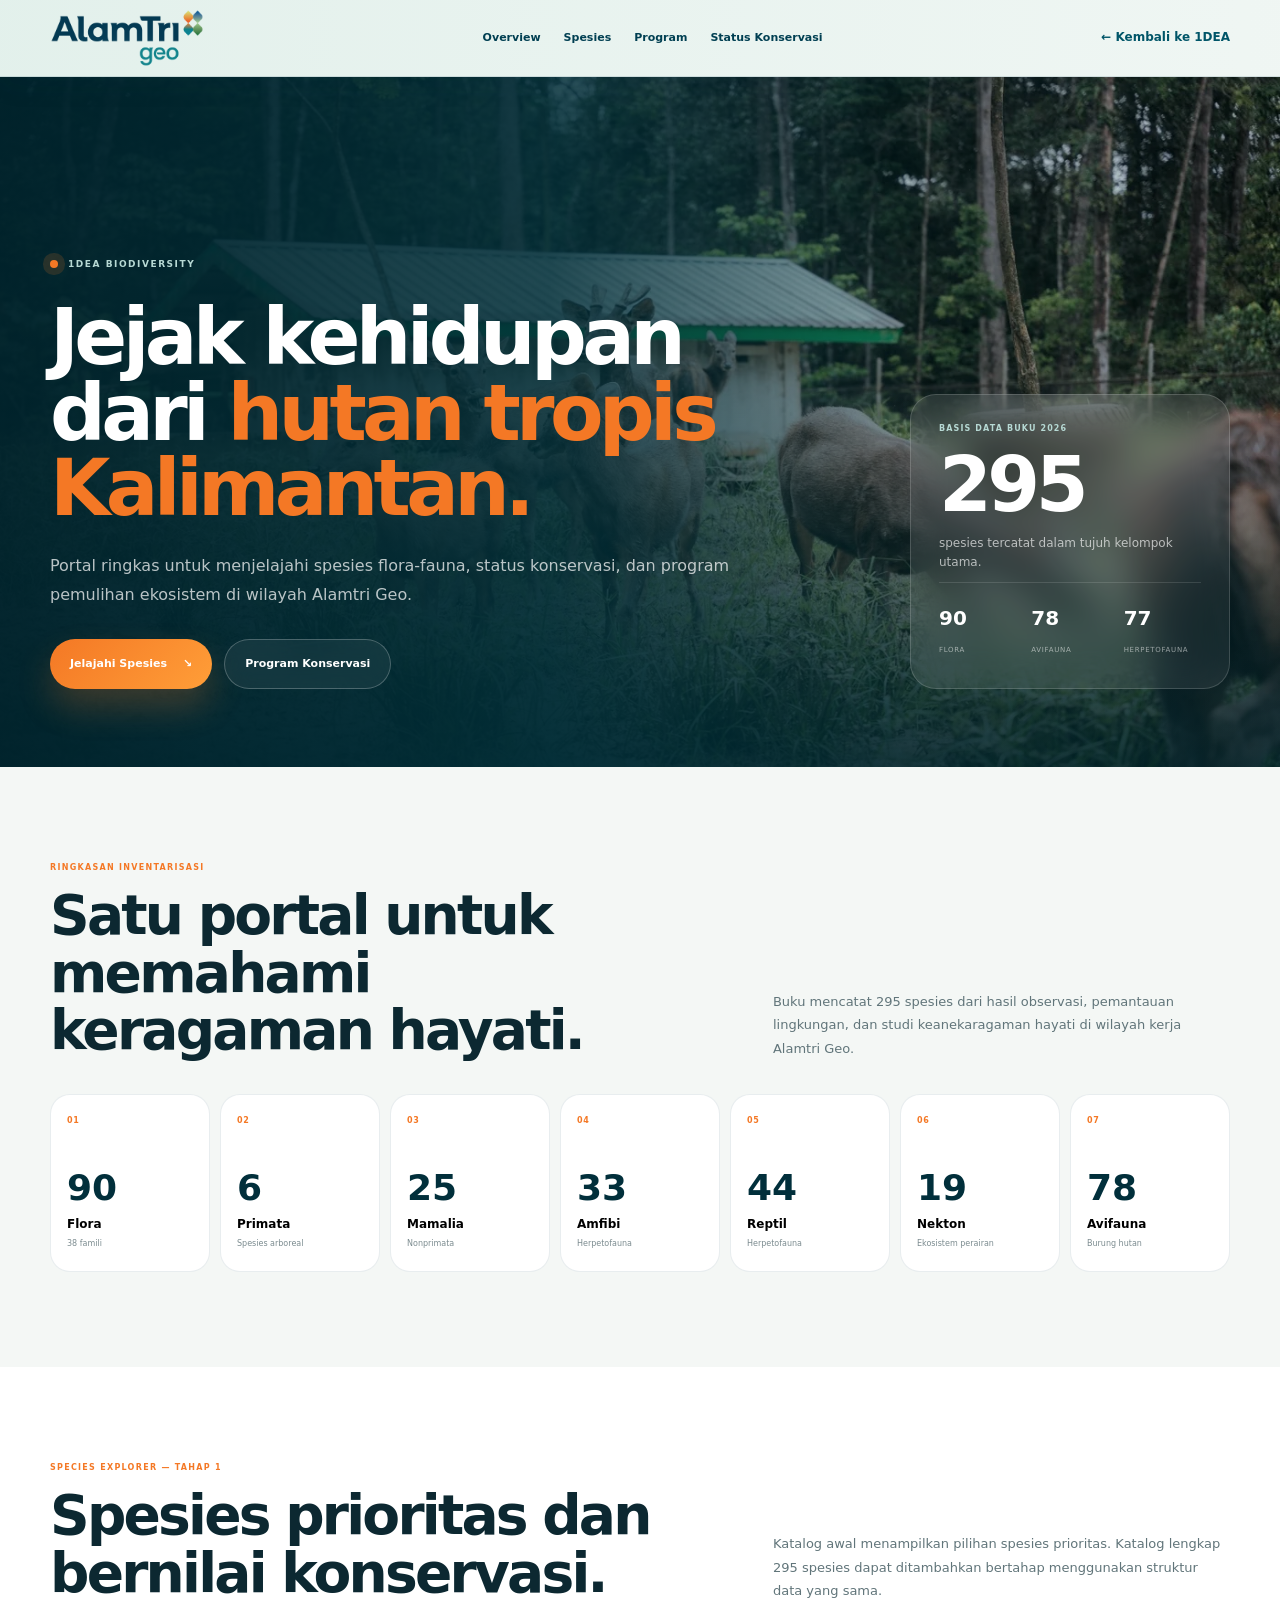
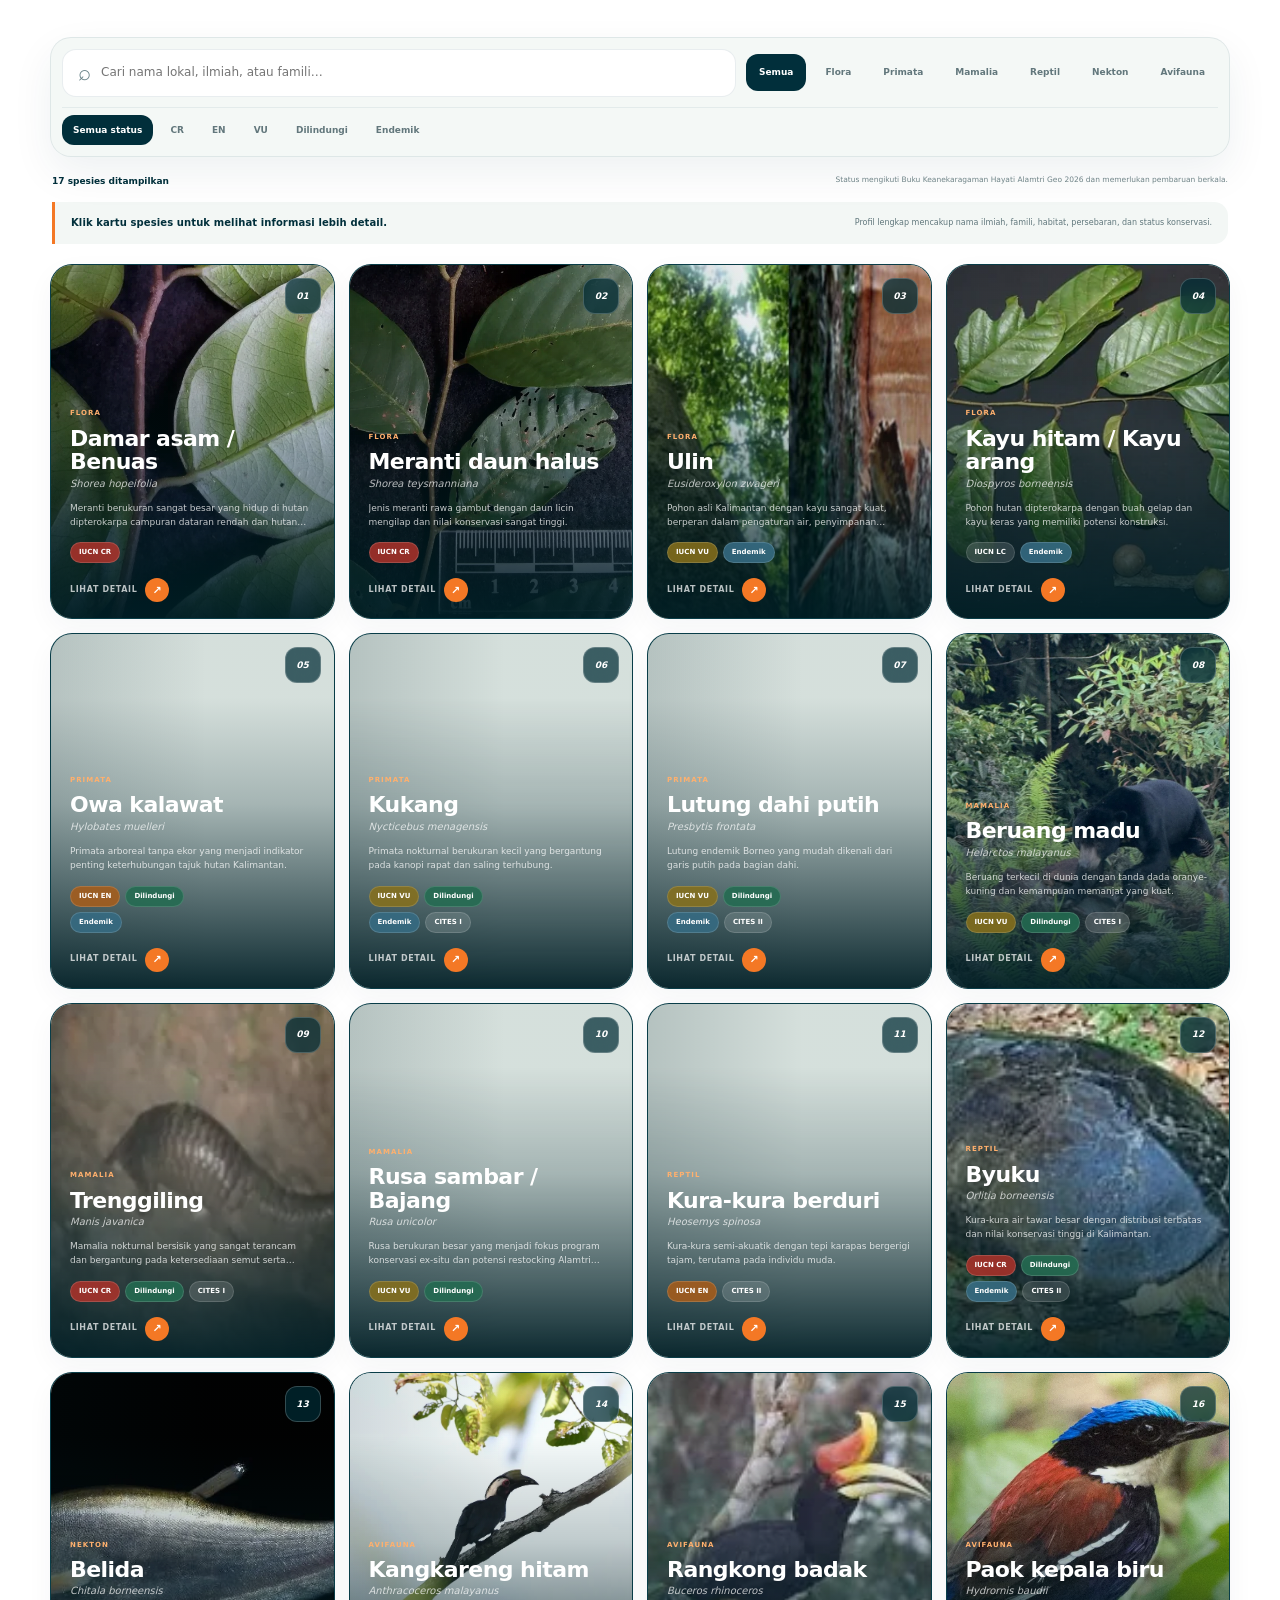
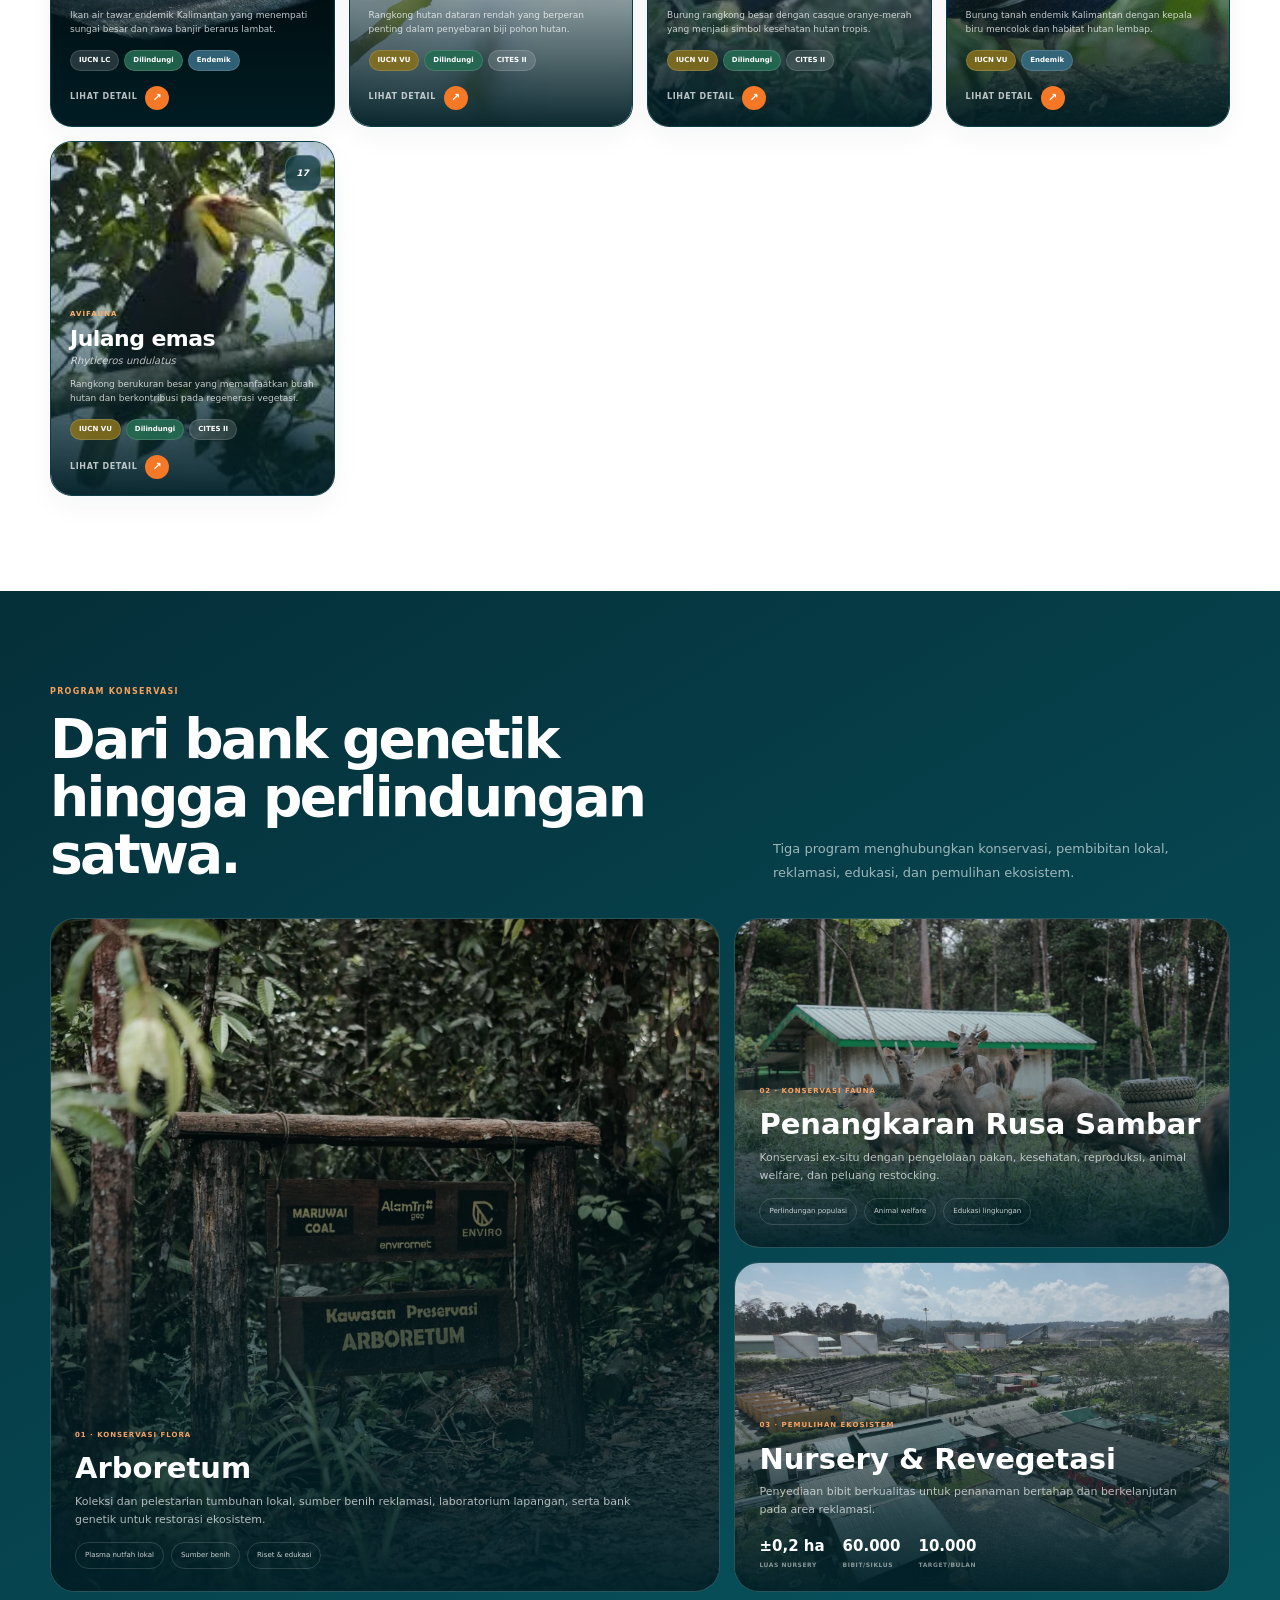
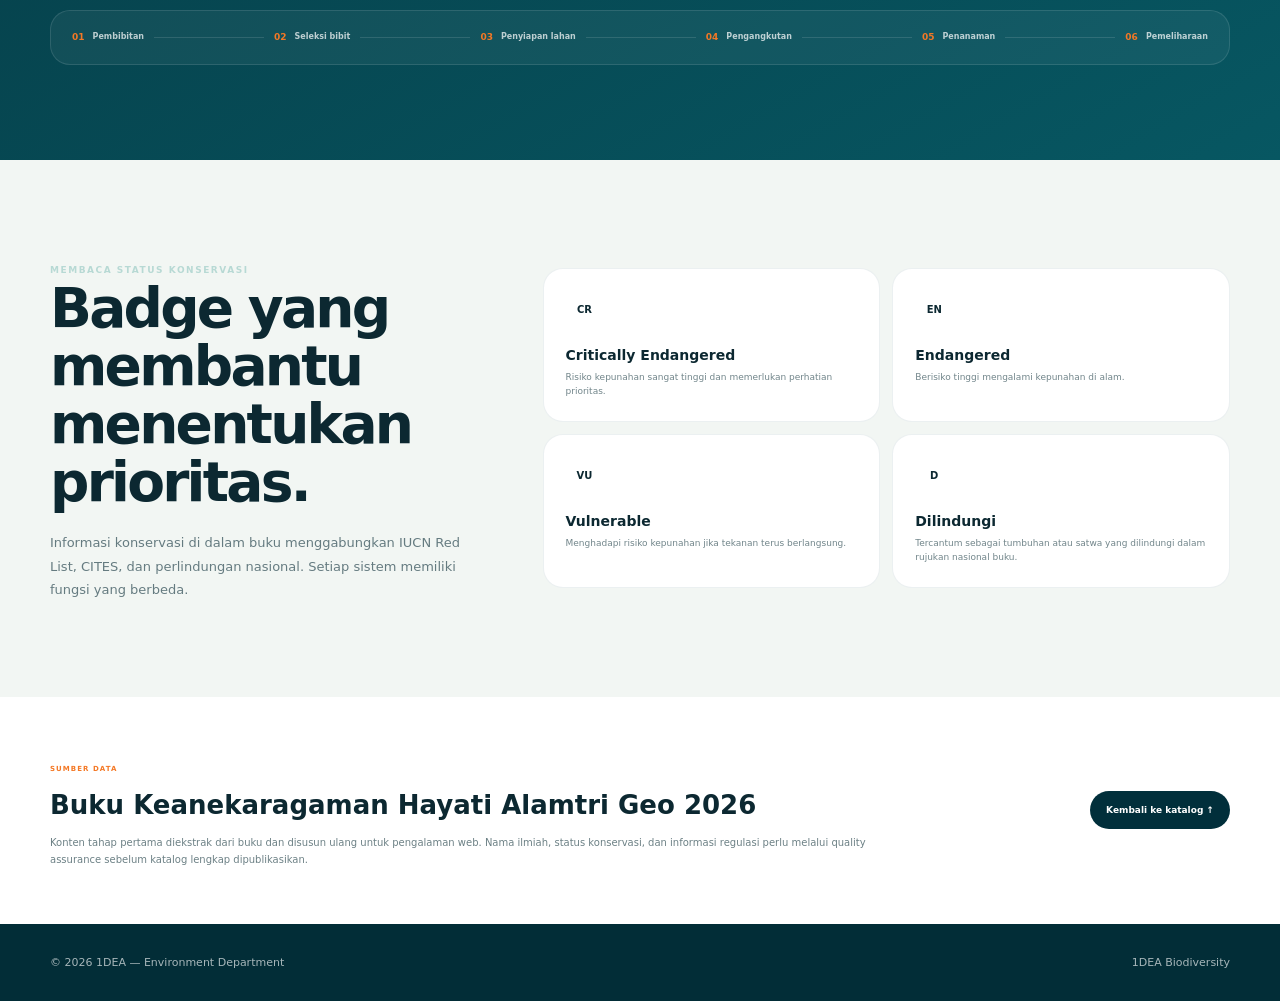
==== index.html @ b31c4171 "Add files via upload" ====
<!DOCTYPE html>
<html lang="id">
<head>
<meta charset="utf-8"/>
<meta content="width=device-width,initial-scale=1,viewport-fit=cover" name="viewport"/>
<meta content="#003f52" name="theme-color"/>
<meta name="description" content="1DEA Biodiversity — portal keanekaragaman hayati AlamTri Geo untuk spesies, status konservasi, program pemulihan ekosistem, dan eksplorasi data biodiversity."/>
<title>1DEA Biodiversity — AlamTri Geo</title>
<link href="assets/alamtri-geo-mark.png" rel="icon" type="image/png"/>
<link href="style.css?v=20260708-module-swipe-fix-1" rel="stylesheet"/>
<link href="subpage.css?v=20260708-biodiversity-1" rel="stylesheet"/>
<link href="biodiversity.css?v=20260708-overlay-cards-1" rel="stylesheet"/>
</head>
<body class="bio-page">
<header class="sub-header bio-header">
  <div class="container sub-nav">
    <a aria-label="AlamTri Geo — 1DEA" class="brand" href="https://enviroamc.com/">
      <span class="brand-logo-shell"><img alt="AlamTri Geo" class="brand-logo" decoding="async" height="66" src="assets/alamtri-geo-logo.png" width="184"/></span>
    </a>
    <nav class="sub-nav-links bio-nav-links">
      <a href="#overview">Overview</a><a href="#species">Spesies</a><a href="#programs">Program</a><a href="#status">Status Konservasi</a>
    </nav>
    <a class="sub-back" href="https://enviroamc.com/#modules">← Kembali ke 1DEA</a>
  </div>
</header>
<main class="sub-main bio-main">
  <section class="bio-hero" id="overview">
    <img class="bio-hero-image" src="assets/biodiversity/hero-rusa.webp" alt="Rusa sambar pada program konservasi Alamtri Geo"/>
    <div class="bio-hero-overlay"></div>
    <div class="container bio-hero-content">
      <div class="bio-hero-copy">
        <span class="bio-kicker"><i></i> 1DEA BIODIVERSITY</span>
        <h1>Jejak kehidupan dari <em>hutan tropis Kalimantan.</em></h1>
        <p>Portal ringkas untuk menjelajahi spesies flora-fauna, status konservasi, dan program pemulihan ekosistem di wilayah Alamtri Geo.</p>
        <div class="bio-hero-actions"><a href="#species" class="bio-btn bio-btn-primary">Jelajahi Spesies <b>↘</b></a><a href="#programs" class="bio-btn bio-btn-ghost">Program Konservasi</a></div>
      </div>
      <aside class="bio-hero-facts">
        <span>Basis data buku 2026</span>
        <strong>295</strong>
        <p>spesies tercatat dalam tujuh kelompok utama.</p>
        <div><b>90</b><small>Flora</small></div><div><b>78</b><small>Avifauna</small></div><div><b>77</b><small>Herpetofauna</small></div>
      </aside>
    </div>
  </section>

  <section class="bio-section bio-overview-section">
    <div class="container">
      <div class="bio-section-heading">
        <div><span>RINGKASAN INVENTARISASI</span><h2>Satu portal untuk memahami keragaman hayati.</h2></div>
        <p>Buku mencatat 295 spesies dari hasil observasi, pemantauan lingkungan, dan studi keanekaragaman hayati di wilayah kerja Alamtri Geo.</p>
      </div>
      <div class="bio-stat-grid">
        <button class="bio-stat-card" data-filter-group="Flora"><b>01</b><strong>90</strong><span>Flora</span><small>38 famili</small></button>
        <button class="bio-stat-card" data-filter-group="Primata"><b>02</b><strong>6</strong><span>Primata</span><small>Spesies arboreal</small></button>
        <button class="bio-stat-card" data-filter-group="Mamalia"><b>03</b><strong>25</strong><span>Mamalia</span><small>Nonprimata</small></button>
        <button class="bio-stat-card" data-filter-group="Amfibi"><b>04</b><strong>33</strong><span>Amfibi</span><small>Herpetofauna</small></button>
        <button class="bio-stat-card" data-filter-group="Reptil"><b>05</b><strong>44</strong><span>Reptil</span><small>Herpetofauna</small></button>
        <button class="bio-stat-card" data-filter-group="Nekton"><b>06</b><strong>19</strong><span>Nekton</span><small>Ekosistem perairan</small></button>
        <button class="bio-stat-card" data-filter-group="Avifauna"><b>07</b><strong>78</strong><span>Avifauna</span><small>Burung hutan</small></button>
      </div>
    </div>
  </section>

  <section class="bio-section bio-species-section" id="species">
    <div class="container">
      <div class="bio-section-heading bio-species-heading">
        <div><span>SPECIES EXPLORER — TAHAP 1</span><h2>Spesies prioritas dan bernilai konservasi.</h2></div>
        <p>Katalog awal menampilkan pilihan spesies prioritas. Katalog lengkap 295 spesies dapat ditambahkan bertahap menggunakan struktur data yang sama.</p>
      </div>
      <div class="bio-commandbar">
        <label class="bio-search"><span>⌕</span><input id="bioSearch" type="search" placeholder="Cari nama lokal, ilmiah, atau famili…" autocomplete="off"/></label>
        <div class="bio-filter-row" id="bioGroupFilters">
          <button class="is-active" data-group="Semua">Semua</button><button data-group="Flora">Flora</button><button data-group="Primata">Primata</button><button data-group="Mamalia">Mamalia</button><button data-group="Reptil">Reptil</button><button data-group="Nekton">Nekton</button><button data-group="Avifauna">Avifauna</button>
        </div>
        <div class="bio-filter-row bio-status-filter" id="bioStatusFilters">
          <button class="is-active" data-status="Semua">Semua status</button><button data-status="CR">CR</button><button data-status="EN">EN</button><button data-status="VU">VU</button><button data-status="Dilindungi">Dilindungi</button><button data-status="Endemik">Endemik</button>
        </div>
      </div>
      <div class="bio-result-line"><span id="bioResultCount">0 spesies ditampilkan</span><small>Status mengikuti Buku Keanekaragaman Hayati Alamtri Geo 2026 dan memerlukan pembaruan berkala.</small></div>
      <div class="bio-card-instruction"><strong>Klik kartu spesies untuk melihat informasi lebih detail.</strong><span>Profil lengkap mencakup nama ilmiah, famili, habitat, persebaran, dan status konservasi.</span></div>
      <div class="bio-species-grid" id="bioSpeciesGrid"></div>
      <div class="bio-empty" id="bioEmpty" hidden><strong>Tidak ada hasil yang sesuai.</strong><span>Coba gunakan kata kunci atau filter lain.</span></div>
    </div>
  </section>

  <section class="bio-section bio-programs-section" id="programs">
    <div class="container">
      <div class="bio-section-heading light">
        <div><span>PROGRAM KONSERVASI</span><h2>Dari bank genetik hingga perlindungan satwa.</h2></div>
        <p>Tiga program menghubungkan konservasi, pembibitan lokal, reklamasi, edukasi, dan pemulihan ekosistem.</p>
      </div>
      <div class="bio-program-grid">
        <article class="bio-program-card bio-program-featured"><img src="assets/biodiversity/program-arboretum.webp" alt="Kawasan Arboretum PT Maruwai Coal"/><div><span>01 · KONSERVASI FLORA</span><h3>Arboretum</h3><p>Koleksi dan pelestarian tumbuhan lokal, sumber benih reklamasi, laboratorium lapangan, serta bank genetik untuk restorasi ekosistem.</p><ul><li>Plasma nutfah lokal</li><li>Sumber benih</li><li>Riset & edukasi</li></ul></div></article>
        <article class="bio-program-card"><img src="assets/biodiversity/program-rusa.webp" alt="Rusa sambar di PT Maruwai Coal"/><div><span>02 · KONSERVASI FAUNA</span><h3>Penangkaran Rusa Sambar</h3><p>Konservasi ex-situ dengan pengelolaan pakan, kesehatan, reproduksi, animal welfare, dan peluang restocking.</p><ul><li>Perlindungan populasi</li><li>Animal welfare</li><li>Edukasi lingkungan</li></ul></div></article>
        <article class="bio-program-card"><img src="assets/biodiversity/program-nursery.webp" alt="Fasilitas nursery PT Maruwai Coal"/><div><span>03 · PEMULIHAN EKOSISTEM</span><h3>Nursery & Revegetasi</h3><p>Penyediaan bibit berkualitas untuk penanaman bertahap dan berkelanjutan pada area reklamasi.</p><div class="bio-program-metrics"><b>±0,2 ha<small>Luas nursery</small></b><b>60.000<small>Bibit/siklus</small></b><b>10.000<small>Target/bulan</small></b></div></div></article>
      </div>
      <div class="bio-workflow">
        <div><b>01</b><span>Pembibitan</span></div><i></i><div><b>02</b><span>Seleksi bibit</span></div><i></i><div><b>03</b><span>Penyiapan lahan</span></div><i></i><div><b>04</b><span>Pengangkutan</span></div><i></i><div><b>05</b><span>Penanaman</span></div><i></i><div><b>06</b><span>Pemeliharaan</span></div>
      </div>
    </div>
  </section>

  <section class="bio-section bio-status-section" id="status">
    <div class="container bio-status-layout">
      <div><span class="bio-eyebrow">MEMBACA STATUS KONSERVASI</span><h2>Badge yang membantu menentukan prioritas.</h2><p>Informasi konservasi di dalam buku menggabungkan IUCN Red List, CITES, dan perlindungan nasional. Setiap sistem memiliki fungsi yang berbeda.</p></div>
      <div class="bio-status-cards">
        <article><b class="badge cr">CR</b><h3>Critically Endangered</h3><p>Risiko kepunahan sangat tinggi dan memerlukan perhatian prioritas.</p></article>
        <article><b class="badge en">EN</b><h3>Endangered</h3><p>Berisiko tinggi mengalami kepunahan di alam.</p></article>
        <article><b class="badge vu">VU</b><h3>Vulnerable</h3><p>Menghadapi risiko kepunahan jika tekanan terus berlangsung.</p></article>
        <article><b class="badge legal">D</b><h3>Dilindungi</h3><p>Tercantum sebagai tumbuhan atau satwa yang dilindungi dalam rujukan nasional buku.</p></article>
      </div>
    </div>
  </section>

  <section class="bio-source-note">
    <div class="container"><div><span>SUMBER DATA</span><h2>Buku Keanekaragaman Hayati Alamtri Geo 2026</h2><p>Konten tahap pertama diekstrak dari buku dan disusun ulang untuk pengalaman web. Nama ilmiah, status konservasi, dan informasi regulasi perlu melalui quality assurance sebelum katalog lengkap dipublikasikan.</p></div><a href="#species">Kembali ke katalog ↑</a></div>
  </section>
</main>
<footer class="sub-footer bio-footer"><div class="container"><span>© 2026 1DEA — Environment Department</span><span>1DEA Biodiversity</span></div></footer>

<div class="bio-modal" id="bioModal" hidden aria-hidden="true">
  <button class="bio-modal-backdrop" data-close-modal aria-label="Tutup detail spesies"></button>
  <article class="bio-modal-card" role="dialog" aria-modal="true" aria-labelledby="bioModalTitle">
    <button class="bio-modal-close" data-close-modal aria-label="Tutup">×</button>
    <div class="bio-modal-image"><img id="bioModalImage" alt=""/></div>
    <div class="bio-modal-content">
      <span id="bioModalGroup"></span><h2 id="bioModalTitle"></h2><em id="bioModalScientific"></em>
      <div class="bio-modal-badges" id="bioModalBadges"></div>
      <p id="bioModalSummary"></p>
      <dl><div><dt>Famili</dt><dd id="bioModalFamily"></dd></div><div><dt>Habitat</dt><dd id="bioModalHabitat"></dd></div><div><dt>Persebaran</dt><dd id="bioModalDistribution"></dd></div><div><dt>Catatan</dt><dd id="bioModalDetail"></dd></div></dl>
      <small id="bioModalSource"></small>
    </div>
  </article>
</div>
<script src="data/biodiversity-species.js?v=20260708-1"></script>
<script src="biodiversity.js?v=20260708-overlay-cards-1"></script>
</body>
</html>
---- style.css ----
:root {
  --teal-950:#002f3d;
  --teal-900:#003f52;
  --teal-800:#005568;
  --teal-700:#007789;
  --teal-500:#09a0a7;
  --orange:#f47825;
  --orange-2:#ff9a36;
  --yellow:#f9c74b;
  --mint:#9bc8a2;
  --mint-2:#d8ead9;
  --blue:#549db5;
  --ink:#0c2831;
  --muted:#587079;
  --paper:#f6f8f7;
  --white:#fff;
  --line:rgba(4,67,82,.12);
  --radius:26px;
  --shadow:0 30px 80px rgba(0,47,61,.14);
}
*{box-sizing:border-box;margin:0;padding:0}
html{scroll-behavior:smooth}
body{font-family:Inter,ui-sans-serif,system-ui,-apple-system,BlinkMacSystemFont,"Segoe UI",sans-serif;color:var(--ink);background:var(--paper);line-height:1.6;overflow-x:hidden}
a{color:inherit;text-decoration:none}
button{font:inherit}
.container{width:min(1180px,calc(100% - 40px));margin-inline:auto}
.section{padding:118px 0;position:relative}
.grain{position:fixed;inset:0;z-index:9999;pointer-events:none;opacity:.022;background-image:url("data:image/svg+xml,%3Csvg viewBox='0 0 180 180' xmlns='http://www.w3.org/2000/svg'%3E%3Cfilter id='n'%3E%3CfeTurbulence type='fractalNoise' baseFrequency='.82' numOctaves='3' stitchTiles='stitchTiles'/%3E%3C/filter%3E%3Crect width='100%25' height='100%25' filter='url(%23n)' opacity='.8'/%3E%3C/svg%3E")}

/* Brand motif */
.brand{display:inline-flex;align-items:center;gap:13px}
.brand-symbol{width:46px;height:46px;position:relative;display:inline-block;flex:none}
.brand-symbol>span{position:absolute;width:23px;height:32px;border-radius:100% 0 100% 0;transform:rotate(45deg)}
.brand-symbol>span:nth-child(1){left:1px;top:1px;background:linear-gradient(155deg,var(--mint-2),var(--blue))}
.brand-symbol>span:nth-child(2){right:0;top:8px;background:linear-gradient(155deg,var(--yellow),var(--orange))}
.brand-symbol>span:nth-child(3){left:8px;bottom:0;background:linear-gradient(155deg,var(--teal-500),var(--teal-900));opacity:.95}
.brand-copy{display:flex;flex-direction:column;line-height:1.05}.brand-copy strong{font-size:22px;letter-spacing:.02em}.brand-copy small{font-size:10.5px;letter-spacing:.06em;margin-top:4px;opacity:.72}
.petal-stack{position:absolute}.petal{position:absolute;width:130px;height:210px;border-radius:100% 0 100% 0;transform:rotate(45deg);filter:drop-shadow(0 30px 40px rgba(0,0,0,.12))}.petal-mint{background:linear-gradient(160deg,#d3e6c1 0%,#78aeb5 65%,#005f72 100%)}.petal-orange{background:linear-gradient(160deg,#ffe35d 0%,#f79232 50%,#f35f27 100%)}.petal-blue{background:linear-gradient(160deg,#84c4c5,#00667a)}

.site-header{position:fixed;inset:0 0 auto;z-index:1000;color:#fff;transition:.35s ease}
.site-header.scrolled{background:rgba(255,255,255,.92);color:var(--ink);backdrop-filter:blur(18px);box-shadow:0 10px 35px rgba(0,47,61,.08);border-bottom:1px solid var(--line)}
.nav-shell{height:88px;display:flex;align-items:center;gap:34px}
.site-header .brand{margin-right:auto}.site-header .brand-copy small{color:rgba(255,255,255,.72)}.site-header.scrolled .brand-copy small{color:var(--muted)}
.main-nav{display:flex;gap:29px;align-items:center}.main-nav a{font-size:14px;font-weight:650;opacity:.84;position:relative}.main-nav a:after{content:"";position:absolute;left:0;right:100%;height:2px;bottom:-8px;background:var(--orange);transition:.25s}.main-nav a:hover:after{right:0}.main-nav a:hover{opacity:1}
.nav-cta{padding:11px 17px;border-radius:999px;border:1px solid rgba(255,255,255,.28);font-size:13px;font-weight:750;transition:.25s}.site-header.scrolled .nav-cta{border-color:var(--line);background:var(--teal-900);color:#fff}.nav-cta:hover{transform:translateY(-2px);background:var(--orange);border-color:var(--orange);color:#fff}
.menu-toggle{display:none;width:44px;height:44px;background:none;border:0;cursor:pointer}.menu-toggle i{display:block;width:23px;height:2px;background:currentColor;margin:5px auto;transition:.25s}

.hero{min-height:900px;background:radial-gradient(circle at 64% 30%,rgba(35,184,185,.15),transparent 28%),linear-gradient(125deg,var(--teal-950) 0%,var(--teal-900) 54%,#005d69 100%);color:#fff;position:relative;overflow:hidden;padding:150px 0 105px;display:flex;align-items:center}
.hero:before{content:"";position:absolute;inset:0;background:linear-gradient(90deg,rgba(0,36,46,.5),transparent 52%),linear-gradient(0deg,rgba(0,29,37,.5),transparent 38%)}
.hero-grid-bg{position:absolute;inset:0;opacity:.12;background-image:linear-gradient(rgba(255,255,255,.08) 1px,transparent 1px),linear-gradient(90deg,rgba(255,255,255,.08) 1px,transparent 1px);background-size:72px 72px;mask-image:linear-gradient(to right,transparent 0%,#000 55%,#000 100%)}
.hero-glow{position:absolute;border-radius:50%;filter:blur(1px)}.glow-a{width:520px;height:520px;right:-180px;top:-160px;background:radial-gradient(circle,rgba(244,120,37,.3),transparent 65%)}.glow-b{width:420px;height:420px;left:30%;bottom:-230px;background:radial-gradient(circle,rgba(9,160,167,.2),transparent 65%)}
.hero-petals{left:-120px;bottom:8px;opacity:.28;transform:scale(.8)}.hero-petals .petal:nth-child(1){left:0;top:0}.hero-petals .petal:nth-child(2){left:88px;top:94px}.hero-petals .petal:nth-child(3){left:-2px;top:185px}
.hero-layout{display:grid;grid-template-columns:.9fr 1.25fr;gap:70px;align-items:center;position:relative;z-index:2}
.hero-kicker,.eyebrow{display:inline-flex;align-items:center;gap:10px;text-transform:uppercase;letter-spacing:.16em;font-size:11px;font-weight:800;color:var(--teal-700)}.hero-kicker{color:#b8e1df;margin-bottom:22px}.hero-kicker span{width:8px;height:8px;border-radius:50%;background:var(--orange);box-shadow:0 0 0 6px rgba(244,120,37,.12)}
.hero h1{font-size:clamp(52px,5.4vw,82px);line-height:.99;letter-spacing:-.055em;font-weight:780;margin-bottom:28px}.hero h1 em,.section-heading em,.section-top em,.workflow h2 em,.coverage h2 em,.centered h2 em,.cta-shell h2 em{font-style:normal;color:var(--orange)}
.hero-copy>p{font-size:17px;line-height:1.75;color:rgba(255,255,255,.72);max-width:590px;margin-bottom:34px}
.hero-actions{display:flex;gap:13px;flex-wrap:wrap}.btn{display:inline-flex;align-items:center;justify-content:center;gap:14px;padding:15px 23px;border-radius:999px;font-size:14px;font-weight:800;transition:.25s}.btn-orange{background:linear-gradient(135deg,var(--orange),var(--orange-2));color:#fff;box-shadow:0 16px 34px rgba(244,120,37,.24)}.btn-orange:hover{transform:translateY(-3px);box-shadow:0 22px 42px rgba(244,120,37,.34)}.btn-ghost{border:1px solid rgba(255,255,255,.25);background:rgba(255,255,255,.04);color:#fff}.btn-ghost:hover{background:rgba(255,255,255,.1);transform:translateY(-3px)}
.hero-proof{margin-top:52px;display:flex;gap:0}.hero-proof>div{padding:0 28px;border-right:1px solid rgba(255,255,255,.15)}.hero-proof>div:first-child{padding-left:0}.hero-proof>div:last-child{border:0}.hero-proof strong{display:block;font-size:28px;line-height:1;color:#fff}.hero-proof span{display:block;font-size:11px;color:rgba(255,255,255,.55);margin-top:8px;text-transform:uppercase;letter-spacing:.12em}

.hero-dashboard{position:relative;perspective:1300px}.dashboard-window{background:#f8fbfa;color:var(--ink);border-radius:24px;box-shadow:0 48px 110px rgba(0,18,24,.44);overflow:hidden;border:1px solid rgba(255,255,255,.22);transform:rotateY(-4deg) rotateX(2deg);transform-origin:center;transition:.5s}.hero-dashboard:hover .dashboard-window{transform:rotateY(0) rotateX(0) translateY(-4px)}
.window-bar{height:48px;background:#fff;border-bottom:1px solid #e7eeec;display:flex;align-items:center;padding:0 18px;gap:16px;font-size:10px;color:#60737a}.window-bar>span{margin:auto}.window-dots{display:flex;gap:5px}.window-dots i{width:7px;height:7px;border-radius:50%;background:#d8e1df}.window-dots i:first-child{background:#f27b57}.window-dots i:nth-child(2){background:#f8c04d}.window-dots i:nth-child(3){background:#70c28b}.window-bar>b{font-size:9px;color:#13855b;display:flex;align-items:center;gap:6px}.window-bar>b i{width:6px;height:6px;border-radius:50%;background:#2fc477;box-shadow:0 0 0 4px rgba(47,196,119,.12)}
.dashboard-main{display:grid;grid-template-columns:54px 1fr;min-height:510px}.dash-side{background:var(--teal-950);padding:14px 8px;display:flex;flex-direction:column;align-items:center;gap:10px}.mini-logo{width:30px;height:30px;border-radius:9px;background:var(--orange);color:white;display:grid;place-items:center;font-size:9px;font-weight:900;margin-bottom:12px}.dash-side button{width:32px;height:32px;border:0;border-radius:9px;background:transparent;color:rgba(255,255,255,.45);cursor:pointer}.dash-side button.active,.dash-side button:hover{background:rgba(255,255,255,.12);color:#fff}
.dash-content{padding:24px}.dash-head{display:flex;justify-content:space-between;align-items:flex-start;margin-bottom:20px}.dash-head small,.card-title small{font-size:8px;letter-spacing:.13em;color:#87989d}.dash-head h2{font-size:18px;margin-top:3px}.company-switch{display:flex;background:#edf3f1;border-radius:9px;padding:3px}.company-switch button{border:0;background:transparent;font-size:8px;font-weight:800;color:#8a9a9f;padding:6px 9px;border-radius:7px}.company-switch button.active{background:white;color:var(--teal-900);box-shadow:0 3px 10px rgba(0,50,63,.08)}
.metric-row{display:grid;grid-template-columns:repeat(3,1fr);gap:10px;margin-bottom:12px}.metric-row article{background:white;border:1px solid #e7eeec;border-radius:13px;padding:13px}.metric-row span{display:block;font-size:8px;color:#7c8d92}.metric-row strong{font-size:14px;color:var(--teal-900);display:block;margin:3px 0}.metric-row small{font-size:7px;color:#9aa8ab}
.dash-grid{display:grid;grid-template-columns:1.35fr 1fr;grid-template-rows:1fr auto;gap:11px}.dash-grid>article{background:white;border:1px solid #e7eeec;border-radius:14px;padding:14px}.chart-card{grid-row:span 2}.card-title{display:flex;justify-content:space-between;gap:8px}.card-title b{display:block;font-size:9px}.card-title>span{font-size:7px;background:#eff5f3;border-radius:7px;padding:4px 7px;height:max-content;color:#74858a}
.bars{height:150px;display:flex;align-items:end;gap:9px;padding:20px 5px 8px;border-bottom:1px solid #e9efed;background:repeating-linear-gradient(to top,transparent 0 29px,#edf2f0 30px)}.bars i{flex:1;height:var(--a);border-radius:4px 4px 0 0;background:var(--teal-700);position:relative}.bars i:after{content:"";position:absolute;width:58%;height:var(--b);bottom:0;right:-30%;background:var(--orange);border-radius:4px 4px 0 0}.chart-legend{display:flex;gap:15px;margin-top:11px;font-size:7px;color:#7d8e92}.chart-legend span{display:flex;align-items:center;gap:5px}.chart-legend i{width:7px;height:7px;border-radius:2px;background:var(--teal-700)}.chart-legend span:nth-child(2) i{background:var(--orange)}
.ndvi-map{height:96px;margin-top:11px;border-radius:10px;background:linear-gradient(135deg,#173a38,#1e5545 60%,#596944);position:relative;overflow:hidden}.ndvi-map:after{content:"";position:absolute;inset:0;background:repeating-radial-gradient(ellipse at 70% 30%,transparent 0 12px,rgba(255,255,255,.05) 13px 14px)}.ndvi-map i{position:absolute;width:28px;height:44px;border-radius:60% 20% 60% 30%;transform:rotate(35deg);z-index:2}.ndvi-map i:nth-child(1){background:#e1402c;left:18%;top:25%}.ndvi-map i:nth-child(2){background:#f69231;left:34%;top:35%}.ndvi-map i:nth-child(3){background:#f5d64e;left:51%;top:19%}.ndvi-map i:nth-child(4){background:#7ec45c;left:65%;top:32%}.ndvi-map i:nth-child(5){background:#1f9a63;left:77%;top:17%}.ndvi-map b{position:absolute;right:7px;bottom:5px;font-size:6px;color:white;z-index:3}.ndvi-scale{display:flex;align-items:center;gap:7px;font-size:6px;color:#7e8f93;margin-top:8px}.ndvi-scale i{height:4px;flex:1;border-radius:5px;background:linear-gradient(90deg,#d83d2d,#f6d84e,#2b9d63)}
.water-list{margin-top:9px;display:grid;gap:6px}.water-list>div{display:grid;grid-template-columns:1fr auto auto;align-items:center;gap:8px;padding:7px;background:#f5f8f7;border-radius:8px;font-size:7px}.water-list b{font-size:7px}.water-list i{font-style:normal;font-size:6px;padding:3px 5px;border-radius:5px}.water-list .ok{color:#187c59;background:#dff3e9}
.float-card{position:absolute;background:#fff;color:var(--ink);border-radius:14px;box-shadow:0 20px 50px rgba(0,26,34,.25);z-index:4}.float-ndvi{right:-20px;top:74px;padding:14px 17px}.float-ndvi span{font-size:8px;color:var(--orange);font-weight:900}.float-ndvi b{display:block;font-size:10px}.float-ndvi small{display:block;font-size:7px;color:#819196;margin-top:2px}.float-update{left:-40px;bottom:34px;padding:12px 16px;display:flex;align-items:center;gap:10px}.float-update>i{width:27px;height:27px;border-radius:50%;background:var(--mint-2);position:relative}.float-update>i:after{content:"✓";position:absolute;inset:0;display:grid;place-items:center;color:#14845c;font-size:11px;font-style:normal}.float-update b{font-size:9px;display:block}.float-update small{font-size:7px;color:#87969a;display:block}
.scroll-hint{position:absolute;z-index:3;left:50%;bottom:28px;transform:translateX(-50%);font-size:9px;text-transform:uppercase;letter-spacing:.14em;color:rgba(255,255,255,.45);display:flex;align-items:center;gap:9px}.scroll-hint span{width:28px;height:1px;background:rgba(255,255,255,.35);position:relative}.scroll-hint span:after{content:"";position:absolute;right:0;top:-2px;width:5px;height:5px;border-right:1px solid currentColor;border-bottom:1px solid currentColor;transform:rotate(45deg)}

.section-heading h2,.section-top h2,.workflow h2,.coverage h2,.centered h2{font-size:clamp(39px,4vw,60px);line-height:1.1;letter-spacing:-.045em;margin-top:17px}.intro-grid{display:grid;grid-template-columns:1.08fr .92fr;gap:100px;align-items:end}.intro-copy>p{font-size:18px;line-height:1.8;color:var(--muted)}.intro-tags{display:flex;flex-wrap:wrap;gap:8px;margin-top:28px}.intro-tags span{font-size:10px;text-transform:uppercase;letter-spacing:.1em;font-weight:800;border:1px solid var(--line);padding:8px 12px;border-radius:999px;background:white}
.feature-strip{margin-top:80px;display:grid;grid-template-columns:repeat(3,1fr);background:white;border-radius:24px;box-shadow:0 25px 70px rgba(0,54,67,.08);overflow:hidden;border:1px solid var(--line)}.feature-strip article{padding:34px;display:grid;grid-template-columns:54px 1fr;gap:20px;border-right:1px solid var(--line)}.feature-strip article:last-child{border:0}.feature-icon{width:54px;height:54px;border-radius:17px;display:grid;place-items:center;font-size:23px;font-weight:900}.feature-icon.land{color:#fff;background:var(--teal-800)}.feature-icon.visual{color:#fff;background:linear-gradient(135deg,var(--orange),var(--yellow))}.feature-icon.report{color:var(--teal-900);background:var(--mint-2)}.feature-strip small{font-size:9px;color:var(--orange);font-weight:900}.feature-strip h3{font-size:18px;margin:2px 0 8px}.feature-strip p{font-size:12px;color:var(--muted)}

.modules{background:var(--teal-950);color:#fff;overflow:hidden}.modules:before{content:"";position:absolute;width:800px;height:800px;border-radius:50%;right:-430px;top:100px;background:radial-gradient(circle,rgba(244,120,37,.16),transparent 65%)}.section-top{display:flex;align-items:end;justify-content:space-between;gap:70px;margin-bottom:58px;position:relative;z-index:2}.section-top>p{max-width:430px;color:rgba(255,255,255,.62);font-size:15px}.eyebrow.light{color:#a9dbd5}.module-grid{display:grid;grid-template-columns:repeat(2,1fr);gap:18px;position:relative;z-index:2}.module-card{min-height:315px;border-radius:25px;padding:29px;position:relative;overflow:hidden;display:flex;flex-direction:column;transition:.35s;border:1px solid rgba(255,255,255,.08)}.module-card:hover{transform:translateY(-6px);box-shadow:0 28px 65px rgba(0,0,0,.2)}.module-card.large{grid-row:span 2;min-height:648px}.module-card.orange{background:linear-gradient(150deg,#ff9a36,#f06a20);color:#fff}.module-card.teal{background:linear-gradient(145deg,#0b8191,#005467)}.module-card.mint{background:linear-gradient(145deg,#d8ead9,#97c5a1);color:var(--ink)}.module-card.dark{background:linear-gradient(145deg,#0a2832,#001b24)}.module-card.biodiversity{background:linear-gradient(145deg,#1f5f4d,#083d3b)}.module-card.database{background:#fff;color:var(--ink)}.module-number{position:absolute;right:24px;top:20px;font-size:11px;font-weight:900;opacity:.5}.module-copy{margin-top:auto;max-width:78%;position:relative;z-index:2}.module-copy>span{font-size:9px;font-weight:900;letter-spacing:.16em;opacity:.72}.module-copy h3{font-size:29px;line-height:1.05;letter-spacing:-.03em;margin:10px 0 15px}.module-card.large .module-copy h3{font-size:45px}.module-copy p{font-size:12px;line-height:1.65;opacity:.73}.module-copy small{font-size:9px;display:block;margin-top:16px;font-weight:750;opacity:.65}.module-arrow{position:absolute;right:24px;bottom:24px;width:42px;height:42px;border-radius:50%;display:grid;place-items:center;border:1px solid currentColor;opacity:.55;transition:.25s}.module-card:hover .module-arrow{opacity:1;transform:rotate(45deg)}
.module-icon{position:absolute;right:38px;top:55px;width:100px;height:100px;border-radius:31px;display:grid;place-items:center;font-size:40px;font-weight:200;background:rgba(255,255,255,.1);box-shadow:inset 0 0 0 1px rgba(255,255,255,.12)}.module-card.mint .module-icon,.module-card.database .module-icon{background:rgba(0,67,82,.08)}.terrain{position:absolute;inset:60px 30px auto 30px;height:300px;perspective:900px}.terrain i{position:absolute;left:7%;right:7%;height:130px;border-radius:50%;transform:rotateX(66deg) rotateZ(-8deg);border:2px solid rgba(255,255,255,.4)}.terrain i:nth-child(1){top:10px;background:rgba(0,71,82,.22)}.terrain i:nth-child(2){top:57px;left:17%;right:15%;background:rgba(255,213,75,.2)}.terrain i:nth-child(3){top:105px;left:25%;right:24%;background:rgba(0,77,75,.26)}.terrain b{position:absolute;width:130px;height:130px;border-radius:50%;left:43%;top:84px;background:radial-gradient(circle at 35% 30%,#a2d5d0,#0f7181);box-shadow:0 20px 60px rgba(0,57,66,.4)}.leaf-art{position:absolute;right:30px;top:45px;width:170px;height:170px}.leaf-art i{position:absolute;width:75px;height:115px;border-radius:100% 0 100% 0;transform:rotate(45deg);background:rgba(255,255,255,.15)}.leaf-art i:nth-child(1){left:0;top:15px;background:linear-gradient(150deg,#d3e6c1,#4a9f7b)}.leaf-art i:nth-child(2){left:65px;top:0;background:linear-gradient(150deg,#f9d34e,#f07726)}.leaf-art i:nth-child(3){left:52px;top:67px;background:linear-gradient(150deg,#59a8a8,#006173)}

.workflow{background:#fff}.workflow-layout{display:grid;grid-template-columns:.78fr 1.22fr;gap:100px;align-items:start}.workflow-copy{position:sticky;top:130px}.workflow-copy>p{font-size:16px;color:var(--muted);line-height:1.8;margin:25px 0}.text-link{font-size:13px;font-weight:850;color:var(--teal-800);display:inline-flex;gap:13px;align-items:center}.workflow-flow{display:grid;gap:12px}.flow-step{display:grid;grid-template-columns:38px 58px 1fr;gap:19px;align-items:center;padding:24px;border:1px solid var(--line);border-radius:20px;background:var(--paper);transition:.3s}.flow-step:hover,.flow-step.active{background:var(--teal-900);color:#fff;transform:translateX(-8px);box-shadow:0 22px 55px rgba(0,63,82,.16)}.flow-step>span{font-size:10px;color:var(--orange);font-weight:900}.flow-icon{width:58px;height:58px;border-radius:17px;display:grid;place-items:center;background:#fff;color:var(--teal-900);font-size:22px}.flow-step small{font-size:8px;letter-spacing:.15em;font-weight:850;opacity:.6}.flow-step h3{font-size:20px;margin:2px 0}.flow-step p{font-size:11px;opacity:.66}.flow-step.active p,.flow-step:hover p{color:rgba(255,255,255,.66)}

.coverage{padding-top:0;background:#fff}.coverage-card{background:linear-gradient(130deg,var(--teal-950),var(--teal-800));color:#fff;border-radius:32px;padding:65px;display:grid;grid-template-columns:.85fr 1.15fr;gap:70px;align-items:center;position:relative;overflow:hidden}.coverage-card:after{content:"";position:absolute;width:340px;height:340px;border-radius:50%;left:-120px;bottom:-220px;background:radial-gradient(circle,var(--orange),transparent 67%);opacity:.25}.coverage-copy p{color:rgba(255,255,255,.62);margin-top:20px;font-size:14px;max-width:500px}.company-cards{display:grid;gap:13px}.company-cards article{display:grid;grid-template-columns:62px 1fr auto;gap:18px;align-items:center;padding:19px;border-radius:18px;background:rgba(255,255,255,.08);border:1px solid rgba(255,255,255,.11);backdrop-filter:blur(10px)}.company-cards article>span{width:62px;height:62px;border-radius:18px;display:grid;place-items:center;background:var(--orange);font-weight:900}.company-cards article:nth-child(2)>span{background:var(--mint);color:var(--teal-950)}.company-cards small{font-size:8px;opacity:.6}.company-cards h3{font-size:20px}.company-cards p{font-size:9px;color:rgba(255,255,255,.54)}.company-cards b{font-size:18px;opacity:.55}

.roadmap{background:var(--paper)}.centered{text-align:center;max-width:820px}.centered .eyebrow{justify-content:center}.centered>p{color:var(--muted);max-width:700px;margin:22px auto 0}.roadmap-grid{display:grid;grid-template-columns:repeat(3,1fr);gap:18px;margin-top:55px}.roadmap-card{background:#fff;border-radius:23px;padding:30px;border:1px solid var(--line);position:relative;box-shadow:0 18px 50px rgba(0,62,76,.06)}.roadmap-card>span{position:absolute;right:24px;top:24px;font-size:10px;color:var(--orange);font-weight:900}.roadmap-icon{width:58px;height:58px;border-radius:18px;display:grid;place-items:center;font-size:25px;background:var(--teal-900);color:#fff;margin-bottom:23px}.roadmap-icon.domestic{background:linear-gradient(135deg,var(--orange),var(--yellow))}.roadmap-icon.sustain{background:var(--mint);color:var(--teal-950)}.roadmap-card h3{font-size:23px}.roadmap-card p{font-size:12px;color:var(--muted);margin:9px 0 28px;min-height:58px}.timeline{display:grid;grid-template-columns:repeat(4,1fr);gap:5px}.timeline.six{grid-template-columns:repeat(6,1fr)}.timeline.eight{grid-template-columns:repeat(8,1fr)}.timeline i{height:5px;background:#dce6e4;border-radius:5px}.timeline i.done{background:var(--orange);box-shadow:0 0 0 4px rgba(244,120,37,.1)}.roadmap-card small{font-size:8px;color:#8a999d;letter-spacing:.1em;text-transform:uppercase;margin-top:10px;display:block}

.cta-section{padding:0 0 100px;background:var(--paper)}.cta-shell{min-height:430px;border-radius:34px;background:linear-gradient(130deg,#00485c,#00313f);color:#fff;padding:72px;display:grid;grid-template-columns:1fr .55fr;gap:70px;align-items:center;position:relative;overflow:hidden}.cta-shell h2{font-size:clamp(45px,5vw,72px);line-height:1.01;letter-spacing:-.05em;margin-top:18px}.cta-side{position:relative;z-index:2}.cta-side p{color:rgba(255,255,255,.64);font-size:15px;margin-bottom:27px}.cta-petals{right:180px;bottom:-120px;opacity:.18;transform:scale(.8)}.cta-petals .petal:nth-child(1){left:0;top:0}.cta-petals .petal:nth-child(2){left:85px;top:78px}.cta-petals .petal:nth-child(3){left:-10px;top:166px}

.site-footer{background:#071f28;color:#fff;padding:70px 0 24px}.footer-main{display:grid;grid-template-columns:1.3fr .65fr .65fr .7fr;gap:55px}.footer-brand p{font-size:12px;color:rgba(255,255,255,.48);max-width:280px;margin-top:22px}.footer-main h4{font-size:10px;text-transform:uppercase;letter-spacing:.16em;color:rgba(255,255,255,.43);margin-bottom:17px}.footer-main>div>a:not(.brand){display:block;font-size:12px;color:rgba(255,255,255,.68);margin:9px 0}.footer-main>div>a:hover{color:var(--orange)}.alamtri-wordmark{align-self:start;justify-self:end;display:grid;grid-template-columns:auto auto;position:relative;line-height:.8}.alamtri-wordmark strong{font-size:28px;letter-spacing:-.05em}.alamtri-wordmark small{grid-column:1/3;text-align:right;font-size:17px;color:#70aeb7;margin-top:6px}.tri-mark{width:24px;height:28px;position:relative;margin-left:3px}.tri-mark i{position:absolute;width:8px;height:13px;border-radius:100% 0 100% 0;transform:rotate(45deg)}.tri-mark i:nth-child(1){background:#96c99c;left:0;top:0}.tri-mark i:nth-child(2){background:#f8c548;right:0;top:0}.tri-mark i:nth-child(3){background:#41a3b1;left:0;bottom:0}.tri-mark i:nth-child(4){background:#ef7628;right:0;bottom:0}.footer-bottom{border-top:1px solid rgba(255,255,255,.08);margin-top:55px;padding-top:22px;display:flex;justify-content:space-between;font-size:9px;color:rgba(255,255,255,.36);letter-spacing:.06em}

.reveal{opacity:0;transform:translateY(28px);transition:opacity .8s ease,transform .8s cubic-bezier(.2,.75,.25,1)}.reveal.visible{opacity:1;transform:none}.delay-1{transition-delay:.12s}.delay-2{transition-delay:.24s}

@media (max-width:1050px){.hero-layout{grid-template-columns:1fr;gap:55px}.hero{padding-top:140px}.hero-copy{max-width:730px}.hero-dashboard{max-width:800px;width:100%;margin:auto}.intro-grid,.workflow-layout{gap:55px}.module-card.large{grid-row:auto;min-height:410px}.module-grid{grid-template-columns:1fr 1fr}.coverage-card{grid-template-columns:1fr;gap:45px}.footer-main{grid-template-columns:1.2fr .7fr .7fr}.alamtri-wordmark{justify-self:start}.cta-shell{grid-template-columns:1fr .6fr}}
@media (max-width:820px){.section{padding:88px 0}.nav-shell{height:76px}.main-nav{position:absolute;top:76px;left:20px;right:20px;display:none;flex-direction:column;align-items:stretch;gap:0;background:#fff;color:var(--ink);border-radius:18px;padding:10px;box-shadow:var(--shadow)}.main-nav.open{display:flex}.main-nav a{padding:12px 15px}.nav-cta{display:none}.menu-toggle{display:block}.intro-grid{grid-template-columns:1fr;gap:35px}.feature-strip{grid-template-columns:1fr}.feature-strip article{border-right:0;border-bottom:1px solid var(--line)}.module-grid{grid-template-columns:1fr}.module-card,.module-card.large{min-height:360px}.section-top{flex-direction:column;align-items:flex-start;gap:25px}.workflow-layout{grid-template-columns:1fr}.workflow-copy{position:relative;top:auto}.roadmap-grid{grid-template-columns:1fr}.cta-shell{grid-template-columns:1fr;padding:55px 35px;gap:35px}.footer-main{grid-template-columns:1fr 1fr}.footer-brand{grid-column:1/-1}.alamtri-wordmark{justify-self:start}.hero-proof{flex-wrap:wrap}.float-ndvi{right:-5px}.float-update{left:-5px}.dashboard-window{transform:none}}
@media (max-width:560px){.container{width:min(100% - 26px,1180px)}.hero{min-height:auto;padding:125px 0 85px}.hero-layout{gap:45px}.hero h1{font-size:49px}.hero-copy>p{font-size:15px}.hero-actions{display:grid}.btn{width:100%}.hero-proof{margin-top:38px}.hero-proof>div{padding:0 15px}.hero-proof strong{font-size:22px}.hero-proof span{font-size:8px}.dashboard-main{grid-template-columns:38px 1fr;min-height:440px}.dash-side{padding:10px 4px}.dash-side button{width:28px;height:28px}.dash-content{padding:14px}.metric-row{grid-template-columns:1fr 1fr}.metric-row article:nth-child(3){display:none}.dash-grid{grid-template-columns:1fr}.chart-card{grid-row:auto}.ndvi-card,.water-card{display:none}.bars{height:120px}.float-card{display:none}.section-heading h2,.section-top h2,.workflow h2,.coverage h2,.centered h2{font-size:39px}.feature-strip article{padding:27px 22px}.module-card,.module-card.large{min-height:390px;padding:24px}.module-card.large .module-copy h3,.module-copy h3{font-size:31px}.module-copy{max-width:88%}.module-art{opacity:.6}.flow-step{grid-template-columns:28px 48px 1fr;padding:17px;gap:12px}.flow-icon{width:48px;height:48px}.coverage-card{padding:38px 24px}.company-cards article{grid-template-columns:50px 1fr auto}.company-cards article>span{width:50px;height:50px}.cta-shell{border-radius:24px;padding:45px 25px}.cta-shell h2{font-size:45px}.footer-main{grid-template-columns:1fr}.footer-brand{grid-column:auto}.footer-bottom{flex-direction:column;gap:7px}.scroll-hint{display:none}}
@media (prefers-reduced-motion:reduce){*{scroll-behavior:auto!important;transition:none!important;animation:none!important}.reveal{opacity:1;transform:none}}


/* Official AlamTri Geo logo */
.brand{gap:0}
.brand-logo-shell{display:inline-flex;align-items:center;justify-content:center;background:rgba(255,255,255,.97);border:1px solid rgba(255,255,255,.45);border-radius:13px;padding:7px 11px;box-shadow:0 10px 30px rgba(0,31,40,.15);transition:transform .25s ease,box-shadow .25s ease,border-color .25s ease}
.brand:hover .brand-logo-shell{transform:translateY(-2px);box-shadow:0 14px 34px rgba(0,31,40,.22)}
.brand-logo{display:block;width:184px;height:auto;object-fit:contain}
.site-header.scrolled .brand-logo-shell,.sub-header .brand-logo-shell{border-color:var(--line);box-shadow:0 8px 24px rgba(0,47,61,.08)}
.footer-brand .brand-logo-shell{padding:9px 13px;border-radius:14px}
.footer-brand .brand-logo{width:205px}
.footer-official-logo{align-self:start;justify-self:end;display:inline-flex;padding:10px 14px;background:#fff;border-radius:15px;box-shadow:0 14px 35px rgba(0,0,0,.18)}
.footer-official-logo img{display:block;width:220px;height:auto}
@media (max-width:1050px){.footer-official-logo{justify-self:start}}
@media (max-width:560px){.brand-logo-shell{padding:6px 9px;border-radius:11px}.brand-logo{width:145px}.footer-brand .brand-logo{width:175px}.footer-official-logo img{width:185px}}

/* 1DEA logo transparency — hard override */
.brand-logo-shell,
.site-header .brand-logo-shell,
.sub-header .brand-logo-shell,
.footer-brand .brand-logo-shell {
  background: transparent !important;
  background-color: transparent !important;
  border: 0 !important;
  border-radius: 0 !important;
  box-shadow: none !important;
  padding: 0 !important;
  filter: none !important;
}
.brand-logo,
.brand-logo-shell img {
  display: block;
  background: transparent !important;
  border: 0 !important;
  border-radius: 0 !important;
  box-shadow: none !important;
  filter: none !important;
}

/* Real photographic module cards — July 2026 */
.photo-module-grid{align-items:stretch}
.module-card.photo-card{
  isolation:isolate;
  background:#062f3d;
  color:#fff;
  border:1px solid rgba(255,255,255,.16);
  box-shadow:inset 0 1px 0 rgba(255,255,255,.08);
}
.module-card.photo-card::before{
  content:"";
  position:absolute;
  inset:0;
  z-index:1;
  pointer-events:none;
  background:
    radial-gradient(circle at 86% 14%,var(--photo-accent,rgba(244,120,37,.42)),transparent 34%),
    linear-gradient(180deg,rgba(0,28,36,.02) 0%,rgba(0,28,36,.18) 35%,rgba(0,25,33,.92) 78%,rgba(0,23,30,.98) 100%);
  transition:opacity .35s ease;
}
.module-card.photo-card::after{
  content:"";
  position:absolute;
  inset:0;
  z-index:1;
  pointer-events:none;
  background:linear-gradient(115deg,rgba(255,255,255,.12),transparent 32%);
  mix-blend-mode:soft-light;
}
.module-card.photo-card:hover::before{opacity:.9}
.module-photo{
  position:absolute;
  inset:0;
  width:100%;
  height:100%;
  object-fit:cover;
  object-position:center;
  z-index:0;
  filter:saturate(.94) contrast(1.04) brightness(.92);
  transform:scale(1.002);
  transition:transform .7s cubic-bezier(.2,.75,.25,1),filter .45s ease;
}
.module-card.photo-card:hover .module-photo{transform:scale(1.055);filter:saturate(1.04) contrast(1.07) brightness(.96)}
.module-card.photo-card .module-number{
  z-index:3;
  opacity:1;
  min-width:34px;
  height:34px;
  padding:0 10px;
  border-radius:999px;
  display:grid;
  place-items:center;
  background:rgba(0,35,44,.46);
  border:1px solid rgba(255,255,255,.22);
  backdrop-filter:blur(10px);
  -webkit-backdrop-filter:blur(10px);
  text-shadow:0 2px 10px rgba(0,0,0,.35);
}
.module-card.photo-card .module-copy{
  max-width:86%;
  z-index:3;
  text-shadow:0 2px 18px rgba(0,0,0,.52);
}
.module-card.photo-card .module-copy>span{color:#ffd39d;opacity:1}
.module-card.photo-card .module-copy h3{color:#fff}
.module-card.photo-card .module-copy p{color:rgba(255,255,255,.84);opacity:1}
.module-card.photo-card .module-copy small{color:rgba(255,255,255,.72);opacity:1}
.module-card.photo-card .module-arrow{
  z-index:3;
  color:#fff;
  background:rgba(0,35,44,.42);
  border-color:rgba(255,255,255,.6);
  backdrop-filter:blur(10px);
  -webkit-backdrop-filter:blur(10px);
}
.module-card.photo-land{--photo-accent:rgba(244,120,37,.62)}
.module-card.photo-water{--photo-accent:rgba(25,185,193,.52)}
.module-card.photo-waste{--photo-accent:rgba(232,154,52,.46)}
.module-card.photo-nursery{--photo-accent:rgba(109,179,105,.52)}
.module-card.photo-biodiversity{--photo-accent:rgba(106,189,129,.48)}
.module-card.photo-incident{--photo-accent:rgba(244,120,37,.58)}
.module-card.photo-land .module-photo{object-position:center 48%}
.module-card.photo-water .module-photo{object-position:center 48%}
.module-card.photo-waste .module-photo{object-position:center 42%}
.module-card.photo-nursery .module-photo{object-position:center 49%}
.module-card.photo-biodiversity .module-photo{object-position:center 45%}
.module-card.photo-incident .module-photo{object-position:center 50%}
@media (max-width:560px){
  .module-card.photo-card .module-copy{max-width:91%}
  .module-card.photo-card .module-copy h3{font-size:31px}
  .module-card.photo-card::before{background:linear-gradient(180deg,rgba(0,28,36,.04) 0%,rgba(0,28,36,.22) 32%,rgba(0,25,33,.94) 76%,rgba(0,23,30,.99) 100%)}
}

/* =========================
   HERO MODULE SLIDER
   ========================= */
.hero-module-slider{position:relative;min-width:0;--slide-duration:4600ms;perspective:1400px}
.slider-frame{position:relative;z-index:3;overflow:hidden;border:1px solid rgba(255,255,255,.24);border-radius:28px;background:rgba(246,250,249,.96);box-shadow:0 50px 120px rgba(0,19,25,.48);transform:rotateY(-2.2deg) rotateX(1deg);transform-origin:center;transition:transform .55s ease,box-shadow .55s ease;backdrop-filter:blur(14px)}
.hero-module-slider:hover .slider-frame,.hero-module-slider:focus-within .slider-frame{transform:rotateY(0) rotateX(0) translateY(-4px);box-shadow:0 58px 130px rgba(0,19,25,.55)}
.slider-topbar{height:52px;padding:0 20px;display:flex;align-items:center;justify-content:space-between;color:#16353d;background:rgba(249,252,251,.98);border-bottom:1px solid rgba(0,63,82,.08)}
.slider-live{display:inline-flex;align-items:center;gap:9px;font-size:10px;font-weight:900;letter-spacing:.13em}.slider-live i{width:8px;height:8px;border-radius:50%;background:#46c987;box-shadow:0 0 0 5px rgba(70,201,135,.13),0 0 18px rgba(70,201,135,.65)}
.slider-count{display:flex;align-items:baseline;gap:3px;font-size:12px;color:#82979c}.slider-count b{font-size:18px;color:var(--teal-900);font-variant-numeric:tabular-nums}.slider-count em{font-style:normal}
.hero-slides{position:relative;height:570px;background:#003745;isolation:isolate}
.hero-slide{position:absolute;inset:0;display:block;overflow:hidden;color:#fff;opacity:0;pointer-events:none;transform:scale(1.018);z-index:1;will-change:opacity,transform;transition:opacity 1.35s cubic-bezier(.22,.61,.36,1),transform 1.75s cubic-bezier(.22,.61,.36,1)}
.hero-slide.is-active{opacity:1;pointer-events:auto;transform:scale(1);z-index:2}
.hero-slide img{position:absolute;inset:0;width:100%;height:100%;object-fit:cover;object-position:center;filter:saturate(.96) contrast(1.03);transform:scale(1.06)}
.hero-slide.is-active img{animation:heroSliderZoom var(--slide-duration) cubic-bezier(.22,.61,.36,1) both}
@keyframes heroSliderZoom{from{transform:scale(1.06)}to{transform:scale(1.015)}}
.hero-slide-shade{position:absolute;inset:0;background:linear-gradient(90deg,rgba(0,33,43,.9) 0%,rgba(0,42,52,.68) 46%,rgba(0,44,52,.15) 78%),linear-gradient(0deg,rgba(0,27,35,.88) 0%,transparent 56%),linear-gradient(135deg,rgba(244,120,37,.14),transparent 42%)}
.slide-orbit{position:absolute;width:360px;height:360px;border-radius:50%;right:-98px;top:45px;border:1px solid rgba(255,255,255,.22);box-shadow:0 0 0 35px rgba(255,255,255,.035),0 0 0 72px rgba(255,255,255,.022);opacity:.78;transform:scale(.86);transition:transform 1s ease}
.hero-slide.is-active .slide-orbit{transform:scale(1)}
.hero-slide-content{position:absolute;left:38px;right:38px;bottom:38px;z-index:2;max-width:72%}
.slide-eyebrow{display:inline-flex;align-items:center;gap:9px;margin-bottom:14px;font-size:10px;font-weight:900;letter-spacing:.15em;color:#ffc18b}.slide-eyebrow:before{content:"";width:20px;height:2px;border-radius:999px;background:var(--orange)}
.hero-slide-content h2{margin:0 0 14px;font-size:clamp(38px,3.1vw,52px);line-height:.97;letter-spacing:-.045em;color:#fff;text-shadow:0 8px 30px rgba(0,24,31,.35)}
.hero-slide-content p{max-width:520px;margin:0 0 18px;font-size:14px;line-height:1.62;color:rgba(255,255,255,.8)}
.slide-meta{display:flex;flex-wrap:wrap;gap:8px;margin-bottom:22px}.slide-meta span{padding:7px 10px;border:1px solid rgba(255,255,255,.2);border-radius:999px;background:rgba(0,45,55,.32);backdrop-filter:blur(6px);font-size:9px;font-weight:800;letter-spacing:.07em;text-transform:uppercase;color:rgba(255,255,255,.82)}
.slide-link{display:inline-flex;align-items:center;gap:12px;font-size:13px;color:#fff}.slide-link i{display:grid;place-items:center;width:34px;height:34px;border-radius:50%;font-style:normal;background:linear-gradient(135deg,var(--orange),var(--orange-2));box-shadow:0 10px 28px rgba(244,120,37,.28);transition:.25s}.hero-slide:hover .slide-link i{transform:translate(3px,-3px);box-shadow:0 14px 35px rgba(244,120,37,.38)}
.slide-number{position:absolute;z-index:3;right:25px;top:24px;display:grid;place-items:center;width:46px;height:46px;border-radius:15px;border:1px solid rgba(255,255,255,.26);background:rgba(0,55,64,.36);backdrop-filter:blur(10px);font-size:12px;font-weight:900;letter-spacing:.08em}
.slider-arrow{position:absolute;z-index:8;top:calc(50% - 18px);display:grid;place-items:center;width:42px;height:42px;border:1px solid rgba(255,255,255,.35);border-radius:50%;color:#fff;background:rgba(0,44,53,.4);backdrop-filter:blur(9px);box-shadow:0 10px 26px rgba(0,22,28,.2);transition:.22s}.slider-arrow:hover{background:var(--orange);border-color:var(--orange);transform:scale(1.07)}.slider-prev{left:14px}.slider-next{right:14px}.slider-arrow span{font-size:18px;line-height:1}
.slider-footer{position:relative;height:78px;padding:0 18px;display:flex;align-items:center;background:rgba(249,252,251,.98);border-top:1px solid rgba(0,63,82,.08)}
.slider-tabs{width:100%;display:grid;grid-template-columns:repeat(6,1fr);gap:4px}
.slider-tab{position:relative;padding:12px 3px 11px;display:flex;flex-direction:column;align-items:center;gap:6px;border-radius:12px;color:#71878c;font-size:9px;font-weight:850;letter-spacing:.03em;transition:.25s}.slider-tab i{width:7px;height:7px;border-radius:50%;background:#c9d6d3;transition:.25s}.slider-tab:hover{background:#edf4f1;color:var(--teal-900)}.slider-tab.is-active{background:#e4f1ed;color:var(--teal-900)}.slider-tab.is-active i{background:var(--orange);box-shadow:0 0 0 5px rgba(244,120,37,.12)}
.slider-progress{position:absolute;left:0;right:0;bottom:0;height:3px;background:rgba(0,63,82,.08);overflow:hidden}.slider-progress i{display:block;width:100%;height:100%;background:linear-gradient(90deg,var(--orange),#ffad47,var(--mint));transform-origin:left;animation:heroSlideProgress var(--slide-duration) linear forwards}
.hero-module-slider.is-paused .slider-progress i{animation-play-state:paused}
@keyframes heroSlideProgress{from{transform:scaleX(0)}to{transform:scaleX(1)}}
.slider-shadow-card{position:absolute;z-index:1;left:34px;right:34px;height:90%;bottom:-18px;border-radius:28px;border:1px solid rgba(255,255,255,.1);background:rgba(0,89,98,.28);filter:blur(.1px)}.shadow-one{transform:rotate(-2.2deg)}.shadow-two{left:58px;right:20px;bottom:-31px;opacity:.42;transform:rotate(2deg)}

@media (max-width:1050px){.hero-module-slider{max-width:840px;width:100%;margin:auto}.hero-slides{height:560px}}
@media (max-width:820px){.slider-frame{transform:none}.hero-slides{height:500px}.hero-slide-content{max-width:78%}.slider-shadow-card{display:none}}
@media (max-width:560px){.slider-topbar{height:46px;padding:0 14px}.slider-live{font-size:8px}.slider-count b{font-size:15px}.hero-slides{height:445px}.hero-slide-content{left:22px;right:22px;bottom:28px;max-width:90%}.hero-slide-content h2{font-size:35px}.hero-slide-content p{font-size:12px;line-height:1.52;margin-bottom:14px}.slide-meta{margin-bottom:16px}.slide-meta span{font-size:7px;padding:6px 8px}.slide-number{width:39px;height:39px;right:17px;top:17px;border-radius:12px}.slide-orbit{width:245px;height:245px;right:-100px}.slider-arrow{width:36px;height:36px;top:47%}.slider-prev{left:8px}.slider-next{right:8px}.slider-footer{height:62px;padding:0 9px}.slider-tab{padding:10px 2px 9px}.slider-tab span{display:none}.slider-tab i{width:8px;height:8px}}
@media (prefers-reduced-motion:reduce){.hero-slide,.hero-slide img,.slider-frame,.slide-orbit,.slider-progress i{animation:none!important;transition:none!important}}


/* =========================================================
   HERO SLIDER — FULL BLEED FLOATING GLASS OVERRIDE
   Removes all white chrome and overlays controls on the image.
   ========================================================= */
.hero-module-slider{filter:drop-shadow(0 22px 28px rgba(0,18,26,.18))}
.hero-module-slider .slider-frame{
  position:relative!important;
  overflow:hidden!important;
  background:transparent!important;
  border:1px solid rgba(255,255,255,.14)!important;
  border-radius:28px!important;
  box-shadow:0 22px 48px rgba(0,18,26,.26),0 8px 20px rgba(0,12,20,.12)!important;
}
.hero-module-slider:hover .slider-frame,
.hero-module-slider:focus-within .slider-frame{
  box-shadow:0 28px 60px rgba(0,18,26,.30),0 12px 26px rgba(0,12,20,.14)!important;
}
.hero-module-slider .hero-slides{
  height:700px!important;
  border-radius:inherit!important;
  background:#003745!important;
}
.hero-module-slider .slider-topbar{
  position:absolute!important;
  z-index:20!important;
  top:16px!important;
  left:18px!important;
  right:18px!important;
  height:46px!important;
  padding:0 15px!important;
  color:#fff!important;
  background:rgba(0,39,49,.42)!important;
  border:1px solid rgba(255,255,255,.15)!important;
  border-radius:14px!important;
  box-shadow:0 10px 24px rgba(0,16,23,.16)!important;
  backdrop-filter:blur(14px) saturate(1.08)!important;
  -webkit-backdrop-filter:blur(14px) saturate(1.08)!important;
}
.hero-module-slider .slider-count{color:rgba(255,255,255,.62)!important}
.hero-module-slider .slider-count b{color:#fff!important}
.hero-module-slider .slider-footer{
  position:absolute!important;
  z-index:20!important;
  left:18px!important;
  right:18px!important;
  bottom:16px!important;
  height:62px!important;
  padding:0 10px!important;
  background:rgba(0,39,49,.46)!important;
  border:1px solid rgba(255,255,255,.15)!important;
  border-radius:16px!important;
  box-shadow:0 12px 28px rgba(0,16,23,.18)!important;
  backdrop-filter:blur(15px) saturate(1.08)!important;
  -webkit-backdrop-filter:blur(15px) saturate(1.08)!important;
}
.hero-module-slider .slider-tabs{gap:5px!important}
.hero-module-slider .slider-tab{
  appearance:none!important;
  -webkit-appearance:none!important;
  border:0!important;
  outline:0!important;
  background:transparent!important;
  color:rgba(255,255,255,.64)!important;
  box-shadow:none!important;
  cursor:pointer!important;
}
.hero-module-slider .slider-tab:hover{
  background:rgba(255,255,255,.08)!important;
  color:#fff!important;
}
.hero-module-slider .slider-tab.is-active{
  background:rgba(255,255,255,.13)!important;
  color:#fff!important;
  box-shadow:inset 0 0 0 1px rgba(255,255,255,.07)!important;
}
.hero-module-slider .slider-progress{
  left:12px!important;
  right:12px!important;
  bottom:5px!important;
  height:2px!important;
  border-radius:999px!important;
  background:rgba(255,255,255,.10)!important;
}
.hero-module-slider .hero-slide-content{bottom:105px!important}
.hero-module-slider .slider-shadow-card{
  z-index:1!important;
  left:12%!important;
  right:12%!important;
  height:28px!important;
  bottom:-15px!important;
  border:0!important;
  border-radius:50%!important;
  background:rgba(0,0,0,.23)!important;
  filter:blur(17px)!important;
  transform:none!important;
  pointer-events:none!important;
}
.hero-module-slider .slider-shadow-card.shadow-two{
  left:20%!important;
  right:20%!important;
  bottom:-25px!important;
  opacity:.30!important;
}
@media (max-width:1050px){
  .hero-module-slider .hero-slides{height:650px!important}
}
@media (max-width:820px){
  .hero-module-slider .hero-slides{height:570px!important}
  .hero-module-slider .slider-topbar{top:12px!important;left:12px!important;right:12px!important}
  .hero-module-slider .slider-footer{left:12px!important;right:12px!important;bottom:12px!important}
  .hero-module-slider .hero-slide-content{bottom:92px!important}
}
@media (max-width:560px){
  .hero-module-slider .hero-slides{height:500px!important}
  .hero-module-slider .slider-topbar{height:42px!important;padding:0 12px!important}
  .hero-module-slider .slider-footer{height:52px!important;padding:0 7px!important;border-radius:14px!important}
  .hero-module-slider .hero-slide-content{bottom:78px!important}
  .hero-module-slider .slider-tab{padding:8px 2px!important}
}


/* =========================================================
   Priority landing refinements: current metrics, input access,
   and integration-status strip
   ========================================================= */
.nav-input-link{position:relative;color:#fff!important}
.nav-input-link:after{content:"";position:absolute;left:0;right:0;bottom:-7px;height:2px;border-radius:999px;background:var(--orange);transform:scaleX(0);transform-origin:center;transition:transform .22s ease}
.nav-input-link:hover:after{transform:scaleX(1)}
.hero-actions{margin-bottom:13px}
.btn-input{border-color:rgba(255,255,255,.3);background:rgba(255,255,255,.055);backdrop-filter:blur(8px)}
.btn-input:hover{background:rgba(255,255,255,.13);border-color:rgba(255,255,255,.48)}
.hero-module-jump{display:inline-flex;align-items:center;gap:9px;margin:0 0 29px;color:rgba(255,255,255,.62);font-size:10px;font-weight:800;letter-spacing:.04em;transition:.22s}
.hero-module-jump span{color:var(--orange);font-size:13px;transition:transform .22s}
.hero-module-jump:hover{color:#fff}.hero-module-jump:hover span{transform:translateY(3px)}
.integration-status{position:relative;z-index:8;margin-top:-1px;padding:0;background:linear-gradient(180deg,#003c4b 0%,#edf3f1 100%)}
.integration-status-shell{min-height:96px;display:grid;grid-template-columns:1.3fr .8fr .8fr .8fr 1.35fr;align-items:center;border-radius:23px;background:rgba(249,252,251,.94);border:1px solid rgba(255,255,255,.65);box-shadow:0 20px 62px rgba(0,34,43,.15);overflow:hidden;backdrop-filter:blur(16px);transform:translateY(34px)}
.status-lead,.status-item{min-height:64px;padding:0 22px;display:flex;align-items:center;justify-content:center;flex-direction:column;border-right:1px solid rgba(0,63,82,.08)}
.status-lead{justify-content:flex-start;flex-direction:row;gap:13px}
.status-pulse{width:10px;height:10px;border-radius:50%;background:#49ca86;box-shadow:0 0 0 6px rgba(73,202,134,.13),0 0 18px rgba(73,202,134,.5);flex:0 0 auto}
.status-lead small,.status-item small{display:block;margin-bottom:5px;color:#85979b;font-size:7px;font-weight:900;letter-spacing:.14em;text-transform:uppercase}
.status-lead strong,.status-item strong{display:block;color:var(--teal-950);font-size:11px;line-height:1.35}
.status-item{text-align:center}
.status-source{border-right:0}
.intro{padding-top:132px!important}
@media(max-width:1080px){.integration-status-shell{grid-template-columns:1.3fr repeat(3,1fr)}.status-source{grid-column:1/-1;min-height:52px;border-top:1px solid rgba(0,63,82,.08);border-right:0}.status-item:nth-of-type(4){border-right:0}}
@media(max-width:820px){.main-nav .nav-input-link{color:var(--teal-950)!important}.hero-module-jump{margin-bottom:25px}.integration-status{padding:0 18px}.integration-status-shell{grid-template-columns:1fr 1fr;transform:translateY(24px)}.status-lead{grid-column:1/-1;justify-content:center;border-right:0;border-bottom:1px solid rgba(0,63,82,.08)}.status-item{border-bottom:1px solid rgba(0,63,82,.08)}.status-item:nth-of-type(3){border-right:0}.status-source{grid-column:1/-1;border-bottom:0}.intro{padding-top:105px!important}}
@media(max-width:520px){.hero-actions{display:grid;grid-template-columns:1fr 1fr;gap:9px}.hero-actions .btn{padding:0 12px;font-size:10px}.hero-module-jump{font-size:9px}.integration-status{padding:0 14px}.integration-status-shell{grid-template-columns:1fr;border-radius:19px}.status-lead,.status-item,.status-source{grid-column:1;min-height:56px;border-right:0;border-bottom:1px solid rgba(0,63,82,.08)}.status-source{border-bottom:0}.intro{padding-top:92px!important}}


/* =========================================================
   Landing page refinement — glass integration bar and
   cleaner hero viewport balance (2026-07-07)
   ========================================================= */
.hero{
  min-height:860px;
  padding:136px 0 148px;
  align-items:flex-start;
}
.hero-layout{
  gap:56px;
  align-items:start;
}
.hero h1{
  font-size:clamp(50px,5vw,78px);
  margin-bottom:24px;
}
.hero-copy>p{
  margin-bottom:28px;
}
.hero-proof{
  margin-top:34px;
}
.scroll-hint{
  bottom:112px;
}
.hero-module-slider .hero-slides{
  height:640px!important;
}
.hero-module-slider .hero-slide-content{
  bottom:98px!important;
}

.integration-status{
  position:relative;
  z-index:10;
  margin-top:-92px;
  padding:0 0 8px;
  background:transparent;
}
.integration-status-shell{
  min-height:94px;
  display:grid;
  grid-template-columns:1.3fr .8fr .8fr .8fr 1.35fr;
  align-items:center;
  border-radius:24px;
  overflow:hidden;
  transform:none;
  background:linear-gradient(135deg, rgba(255,255,255,.16), rgba(255,255,255,.08));
  border:1px solid rgba(255,255,255,.18);
  box-shadow:0 20px 48px rgba(0,20,28,.22);
  backdrop-filter:blur(18px) saturate(1.25);
  -webkit-backdrop-filter:blur(18px) saturate(1.25);
}
.status-lead,.status-item{
  min-height:64px;
  padding:0 22px;
  display:flex;
  align-items:center;
  justify-content:center;
  flex-direction:column;
  border-right:1px solid rgba(255,255,255,.12);
}
.status-lead{
  justify-content:flex-start;
  flex-direction:row;
  gap:13px;
}
.status-pulse{
  width:10px;
  height:10px;
  border-radius:50%;
  background:#56d48e;
  box-shadow:0 0 0 7px rgba(86,212,142,.11),0 0 22px rgba(86,212,142,.4);
  flex:0 0 auto;
}
.status-lead small,.status-item small{
  display:block;
  margin-bottom:5px;
  color:rgba(227,244,242,.76);
  font-size:7px;
  font-weight:900;
  letter-spacing:.14em;
  text-transform:uppercase;
}
.status-lead strong,.status-item strong{
  display:block;
  color:#fff;
  font-size:11px;
  line-height:1.35;
}
.status-item{
  text-align:center;
}
.status-source{
  border-right:0;
}
.status-source strong{
  font-size:10.5px;
}
.intro{
  padding-top:88px!important;
}

@media (max-width:1050px){
  .hero{
    min-height:auto;
    padding:132px 0 140px;
  }
  .hero-layout{
    gap:46px;
  }
  .hero-module-slider .hero-slides{
    height:600px!important;
  }
  .scroll-hint{
    bottom:100px;
  }
}

@media (max-width:820px){
  .hero{
    min-height:auto;
    padding:120px 0 124px;
  }
  .hero-layout{
    gap:34px;
  }
  .hero-proof{
    margin-top:30px;
  }
  .scroll-hint{
    display:none;
  }
  .hero-module-slider .hero-slides{
    height:540px!important;
  }
  .hero-module-slider .hero-slide-content{
    bottom:88px!important;
  }
  .integration-status{
    margin-top:-68px;
    padding:0 18px 8px;
  }
  .integration-status-shell{
    grid-template-columns:1fr 1fr;
  }
  .status-lead{
    grid-column:1/-1;
    justify-content:center;
    border-right:0;
    border-bottom:1px solid rgba(255,255,255,.12);
  }
  .status-item{
    border-bottom:1px solid rgba(255,255,255,.12);
  }
  .status-item:nth-of-type(3){
    border-right:0;
  }
  .status-source{
    grid-column:1/-1;
    border-bottom:0;
  }
  .intro{
    padding-top:86px!important;
  }
}

@media (max-width:560px){
  .hero{
    padding:116px 0 104px;
  }
  .hero h1{
    font-size:46px;
  }
  .hero-copy>p{
    font-size:15px;
  }
  .hero-module-slider .hero-slides{
    height:470px!important;
  }
  .hero-module-slider .hero-slide-content{
    bottom:74px!important;
  }
  .integration-status{
    margin-top:-52px;
    padding:0 14px 8px;
  }
  .integration-status-shell{
    grid-template-columns:1fr;
    border-radius:19px;
  }
  .status-lead,.status-item,.status-source{
    grid-column:1;
    min-height:56px;
    border-right:0;
    border-bottom:1px solid rgba(255,255,255,.12);
  }
  .status-source{
    border-bottom:0;
  }
  .intro{
    padding-top:74px!important;
  }
}


/* =========================================================
   Landing page refinement — proportional slider + status bar
   inside hero area (2026-07-07 second pass)
   ========================================================= */
.hero{
  min-height:880px!important;
  padding:136px 0 176px!important;
  align-items:flex-start!important;
}
.hero-layout{
  gap:60px!important;
  align-items:start!important;
}
.hero-module-slider{
  margin-top:28px;
}
.hero-module-slider .hero-slides{
  height:628px!important;
}
.hero-module-slider .hero-slide-content{
  bottom:96px!important;
}
.scroll-hint{
  z-index:9;
  bottom:32px!important;
}

.integration-status{
  position:relative;
  z-index:12;
  margin-top:-158px!important;
  padding:0!important;
  background:transparent!important;
}
.integration-status-shell{
  min-height:88px;
  transform:none!important;
  border-radius:24px;
  background:rgba(255,255,255,.03)!important;
  border:1px solid rgba(255,255,255,.14)!important;
  box-shadow:0 18px 40px rgba(0,18,26,.18)!important;
  backdrop-filter:blur(18px) saturate(1.08)!important;
  -webkit-backdrop-filter:blur(18px) saturate(1.08)!important;
}
.status-lead,.status-item{
  min-height:60px;
  border-right:1px solid rgba(255,255,255,.10)!important;
}
.status-source{border-right:0!important}
.status-lead small,.status-item small{
  color:rgba(227,244,242,.68)!important;
}
.status-lead strong,.status-item strong{
  color:#f7fffe!important;
}
.intro{
  padding-top:34px!important;
}

@media (max-width:1050px){
  .hero{
    padding:132px 0 168px!important;
  }
  .hero-layout{
    gap:44px!important;
  }
  .hero-module-slider{
    margin-top:18px;
  }
  .hero-module-slider .hero-slides{
    height:590px!important;
  }
  .integration-status{
    margin-top:-146px!important;
  }
  .intro{
    padding-top:38px!important;
  }
}

@media (max-width:820px){
  .hero{
    padding:120px 0 138px!important;
  }
  .hero-layout{
    gap:34px!important;
  }
  .hero-module-slider{
    margin-top:0;
  }
  .hero-module-slider .hero-slides{
    height:535px!important;
  }
  .hero-module-slider .hero-slide-content{
    bottom:86px!important;
  }
  .integration-status{
    margin-top:-118px!important;
    padding:0 18px!important;
  }
  .integration-status-shell{
    grid-template-columns:1fr 1fr;
  }
  .intro{
    padding-top:52px!important;
  }
}

@media (max-width:560px){
  .hero{
    padding:116px 0 112px!important;
  }
  .hero-module-slider .hero-slides{
    height:470px!important;
  }
  .hero-module-slider .hero-slide-content{
    bottom:74px!important;
  }
  .integration-status{
    margin-top:-88px!important;
    padding:0 14px!important;
  }
  .integration-status-shell{
    border-radius:18px;
    grid-template-columns:1fr;
  }
  .status-lead,.status-item,.status-source{
    border-right:0!important;
    border-bottom:1px solid rgba(255,255,255,.10)!important;
  }
  .status-source{
    border-bottom:0!important;
  }
  .intro{
    padding-top:46px!important;
  }
}


/* =========================================================
   Intro eyebrow position fix (2026-07-07)
   ========================================================= */
.intro .section-heading{
  padding-top:26px;
}
.intro .section-heading .eyebrow{
  margin-bottom:14px;
}
@media (max-width:820px){
  .intro .section-heading{
    padding-top:18px;
  }
}
@media (max-width:560px){
  .intro .section-heading{
    padding-top:14px;
  }
}


/* =========================================================
   Scrolled header input-data color fix (2026-07-07)
   ========================================================= */
.site-header.scrolled .main-nav .nav-input-link{
  color:var(--teal-950)!important;
}
.site-header.scrolled .main-nav .nav-input-link:hover{
  color:var(--orange)!important;
}


/* =========================================================
   Remove "Tentang 1DEA" eyebrow in intro section (2026-07-07)
   ========================================================= */
.intro .section-heading > .eyebrow{
  display:none !important;
}
.intro .section-heading{
  padding-top:0 !important;
}


/* =========================================================
   Mobile hero cleanup (2026-07-07)
   Goal: remove ugly integration panel on phone and tighten
   hero-to-intro spacing for a cleaner mobile experience.
   ========================================================= */
@media (max-width: 560px){
  .hero{
    min-height:auto !important;
    padding:108px 0 38px !important;
  }
  .hero-layout{
    gap:26px !important;
  }
  .hero-copy{
    order:1;
  }
  .hero-module-slider{
    order:2;
    margin-top:0 !important;
  }
  .hero h1{
    font-size:42px !important;
    line-height:0.97 !important;
    margin-bottom:18px !important;
  }
  .hero-copy > p{
    font-size:15px !important;
    line-height:1.72 !important;
    margin-bottom:22px !important;
  }
  .hero-actions{
    display:grid !important;
    grid-template-columns:1fr !important;
    gap:12px !important;
  }
  .hero-actions .btn{
    width:100% !important;
  }
  .hero-proof{
    margin-top:22px !important;
  }
  .hero-module-jump,
  .integration-status,
  .scroll-hint{
    display:none !important;
  }
  .hero-module-slider .hero-slides{
    height:408px !important;
    border-radius:26px !important;
  }
  .hero-module-slider .hero-slide-content{
    left:18px !important;
    right:18px !important;
    bottom:64px !important;
    max-width:90% !important;
  }
  .hero-module-slider .hero-slide-content h2{
    font-size:34px !important;
    line-height:0.98 !important;
    margin-bottom:10px !important;
  }
  .hero-module-slider .hero-slide-content p{
    font-size:12px !important;
    line-height:1.56 !important;
    margin-bottom:12px !important;
  }
  .hero-module-slider .slide-meta{
    margin-bottom:12px !important;
    gap:8px !important;
  }
  .hero-module-slider .slide-meta span{
    font-size:8px !important;
    padding:6px 9px !important;
  }
  .hero-module-slider .slider-topbar{
    height:44px !important;
    padding:0 13px !important;
  }
  .hero-module-slider .slide-number{
    width:38px !important;
    height:38px !important;
    border-radius:12px !important;
    right:14px !important;
    top:14px !important;
  }
  .hero-module-slider .slider-arrow{
    width:34px !important;
    height:34px !important;
    top:48% !important;
  }
  .hero-module-slider .slider-prev{left:8px !important;}
  .hero-module-slider .slider-next{right:8px !important;}
  .hero-module-slider .slider-footer{
    height:58px !important;
    padding:0 8px !important;
  }
  .hero-module-slider .slider-tab{
    padding:9px 2px !important;
  }
  .hero-module-slider .slider-tab span{
    display:none !important;
  }
  .hero-module-slider .slider-tab i{
    width:8px !important;
    height:8px !important;
  }
  .intro{
    padding-top:34px !important;
  }
}


/* =========================================================
   Intro spacing rebalance (2026-07-07)
   Fix: intro title too close to top edge and bottom spacing too loose.
   ========================================================= */
.intro{
  padding:84px 0 92px !important;
}
.intro-grid{
  align-items:start !important;
  gap:74px !important;
}
.intro .section-heading h2{
  margin-top:0 !important;
}
.intro .feature-strip{
  margin-top:50px !important;
}

@media (max-width:1050px){
  .intro{
    padding:72px 0 84px !important;
  }
  .intro-grid{
    gap:56px !important;
  }
}

@media (max-width:820px){
  .intro{
    padding:58px 0 74px !important;
  }
  .intro-grid{
    gap:34px !important;
  }
  .intro .feature-strip{
    margin-top:36px !important;
  }
}

@media (max-width:560px){
  .intro{
    padding:34px 0 56px !important;
  }
  .intro .feature-strip{
    margin-top:30px !important;
  }
}


/* =========================================================
   Responsive AlamTri Geo logo system (2026-07-07)
   - Monochrome logo on dark hero/footer
   - Full-color logo on light scrolled header
   - Removed duplicate logo block in footer
   ========================================================= */
.header-brand .brand-logo-shell{
  position:relative;
  width:184px;
  height:66px;
  display:inline-flex;
  align-items:center;
  justify-content:flex-start;
}
.header-brand .brand-logo{
  position:absolute;
  inset:0 auto auto 0;
  width:184px;
  height:66px;
  object-fit:contain;
  object-position:left center;
  transition:opacity .28s ease,transform .28s ease;
}
.header-brand .brand-logo-light{
  opacity:1;
  transform:translateY(0);
}
.header-brand .brand-logo-dark{
  opacity:0;
  transform:translateY(2px);
}
.site-header.scrolled .header-brand .brand-logo-light{
  opacity:0;
  transform:translateY(-2px);
}
.site-header.scrolled .header-brand .brand-logo-dark{
  opacity:1;
  transform:translateY(0);
}

.site-footer .footer-main{
  grid-template-columns:1.35fr .65fr .65fr;
  align-items:start;
}
.site-footer .footer-brand-logo .brand-logo-shell{
  width:210px;
  height:76px;
}
.site-footer .brand-logo-footer{
  width:210px;
  height:76px;
  object-fit:contain;
  object-position:left center;
}
.site-footer .footer-brand p{
  margin-top:18px;
}
.footer-official-logo{
  display:none!important;
}

@media (max-width:1050px){
  .site-footer .footer-main{
    grid-template-columns:1.2fr .7fr .7fr;
  }
}
@media (max-width:820px){
  .site-footer .footer-main{
    grid-template-columns:1fr 1fr;
  }
  .site-footer .footer-brand{
    grid-column:1/-1;
  }
}
@media (max-width:560px){
  .header-brand .brand-logo-shell{
    width:150px;
    height:58px;
  }
  .header-brand .brand-logo{
    width:150px;
    height:58px;
  }
  .site-footer .footer-main{
    grid-template-columns:1fr;
  }
  .site-footer .footer-brand{
    grid-column:auto;
  }
  .site-footer .footer-brand-logo .brand-logo-shell,
  .site-footer .brand-logo-footer{
    width:190px;
    height:68px;
  }
}


/* =========================================================
   Editorial numbering system — About, Workflow, Roadmap
   Replaces decorative icons with restrained sequence markers.
   ========================================================= */
.feature-strip article{
  grid-template-columns:42px 1fr!important;
  gap:18px!important;
  align-items:start!important;
}
.feature-index{
  position:relative;
  display:inline-flex;
  align-items:flex-start;
  justify-content:flex-start;
  min-height:42px;
  padding-top:12px;
  color:var(--teal-900);
  font-size:18px;
  line-height:1;
  font-weight:850;
  letter-spacing:-.04em;
  font-variant-numeric:tabular-nums;
}
.feature-index:before{
  content:"";
  position:absolute;
  left:0;
  top:0;
  width:22px;
  height:2px;
  border-radius:999px;
  background:var(--orange);
}
.feature-strip article:nth-child(2) .feature-index,
.feature-strip article:nth-child(3) .feature-index{
  color:var(--teal-800);
}
.feature-strip h3{
  margin:0 0 8px!important;
}

.flow-step{
  grid-template-columns:58px 1fr!important;
  gap:20px!important;
  align-items:center!important;
}
.flow-index{
  position:relative;
  width:58px;
  height:58px;
  display:grid;
  place-items:center;
  border-radius:18px;
  background:#fff;
  border:1px solid rgba(0,63,82,.09);
  color:var(--teal-900)!important;
  font-size:17px!important;
  line-height:1;
  font-weight:900!important;
  letter-spacing:-.03em;
  font-variant-numeric:tabular-nums;
  box-shadow:0 10px 24px rgba(0,63,82,.06);
}
.flow-index:after{
  content:"";
  position:absolute;
  bottom:8px;
  width:14px;
  height:2px;
  border-radius:999px;
  background:var(--orange);
}
.flow-step.active .flow-index,
.flow-step:hover .flow-index{
  background:rgba(255,255,255,.12);
  border-color:rgba(255,255,255,.18);
  color:#fff!important;
  box-shadow:none;
}
.flow-step.active .flow-index:after,
.flow-step:hover .flow-index:after{
  background:#ff9a36;
}

.roadmap-card{
  padding-top:28px!important;
}
.roadmap-stage{
  display:flex;
  align-items:center;
  justify-content:space-between;
  margin-bottom:27px;
  padding-bottom:15px;
  border-bottom:1px solid var(--line);
}
.roadmap-stage span{
  color:#809398;
  font-size:8px;
  line-height:1;
  font-weight:900;
  letter-spacing:.16em;
  text-transform:uppercase;
}
.roadmap-stage strong{
  color:var(--orange);
  font-size:20px;
  line-height:1;
  font-weight:850;
  letter-spacing:-.04em;
  font-variant-numeric:tabular-nums;
}
.roadmap-card h3{
  margin-top:0!important;
}

@media(max-width:820px){
  .feature-strip article{
    grid-template-columns:38px 1fr!important;
  }
  .flow-step{
    grid-template-columns:54px 1fr!important;
  }
  .flow-index{
    width:54px;
    height:54px;
    border-radius:16px;
  }
}

@media(max-width:560px){
  .feature-strip article{
    padding:25px 22px!important;
    grid-template-columns:34px 1fr!important;
    gap:15px!important;
  }
  .feature-index{
    min-height:36px;
    font-size:16px;
  }
  .flow-step{
    grid-template-columns:48px 1fr!important;
    gap:14px!important;
    padding:17px!important;
  }
  .flow-index{
    width:48px;
    height:48px;
    border-radius:14px;
    font-size:15px!important;
  }
  .roadmap-stage{
    margin-bottom:22px;
  }
}


/* =========================================================
   GSAP Scroll Animation Layer — Stage 1
   ========================================================= */
html.gsap-active .reveal{
  transition:none!important;
}
html.gsap-active .module-card,
html.gsap-active .flow-step,
html.gsap-active .roadmap-card,
html.gsap-active .feature-strip article{
  will-change:transform,opacity;
}
html.gsap-active .module-photo{
  will-change:transform;
}
@media (prefers-reduced-motion: reduce){
  html.gsap-active .reveal,
  html.gsap-active .module-card,
  html.gsap-active .flow-step,
  html.gsap-active .roadmap-card,
  html.gsap-active .feature-strip article,
  html.gsap-active .module-photo{
    opacity:1!important;
    visibility:visible!important;
    transform:none!important;
    animation:none!important;
    transition:none!important;
  }
}


/* =========================================================
   GSAP stability fix — persistent visibility
   Prevents reveal elements from returning to opacity:0 after
   animation cleanup and keeps primary hero actions accessible.
   ========================================================= */
html.gsap-active .reveal{
  opacity:1;
  visibility:visible;
  transform:none;
}
html.gsap-active .hero-actions > *,
html.gsap-active .hero-module-jump{
  visibility:visible;
}


/* =========================================================
   Dedicated tablet + mobile composition (2026-07-08)
   Desktop rules above remain unchanged.
   ========================================================= */

/* Tablet landscape / compact desktop */
@media (min-width:821px) and (max-width:1050px){
  .container{width:min(100% - 48px,900px)}
  .nav-shell{height:78px}
  .header-brand .brand-logo-shell,
  .header-brand .brand-logo{width:164px;height:60px}
  .main-nav{gap:20px}
  .main-nav a{font-size:12px}

  .hero{
    min-height:auto!important;
    padding:118px 0 112px!important;
  }
  .hero-layout{
    grid-template-columns:1fr!important;
    gap:46px!important;
  }
  .hero-copy{max-width:720px}
  .hero h1{font-size:58px!important;line-height:1!important}
  .hero-copy>p{max-width:660px;font-size:16px}
  .hero-actions{margin-bottom:12px}
  .hero-proof{margin-top:30px}
  .hero-module-slider{max-width:780px!important;margin:0 auto!important}
  .hero-module-slider .hero-slides{height:500px!important}
  .hero-module-slider .hero-slide-content{bottom:88px!important}
  .integration-status{margin-top:-70px!important;padding:0 24px!important}
  .integration-status-shell{grid-template-columns:1.2fr 1fr 1fr!important}
  .status-source{grid-column:1/-1!important}

  .intro{padding:70px 0 82px!important}
  .intro-grid{grid-template-columns:1fr 1fr!important;gap:48px!important;align-items:start!important}
  .section-heading h2,.section-top h2,.workflow h2,.coverage h2,.centered h2{font-size:44px!important}
  .feature-strip{grid-template-columns:repeat(3,1fr)!important}
  .feature-strip article{padding:28px 22px!important}

  .module-grid{grid-template-columns:1fr 1fr!important;gap:18px!important}
  .module-card,.module-card.large{min-height:340px!important;grid-row:auto!important}
  .module-card.large{grid-column:1/-1!important;min-height:390px!important}
  .module-copy h3,.module-card.large .module-copy h3{font-size:32px!important}

  .workflow-layout{grid-template-columns:1fr!important;gap:42px!important}
  .workflow-copy{max-width:760px;position:relative!important;top:auto!important}
  .workflow-flow{display:grid;grid-template-columns:1fr 1fr;gap:14px}
  .flow-step{min-height:142px}

  .coverage-card{grid-template-columns:1fr!important;gap:36px!important;padding:48px!important}
  .company-cards{grid-template-columns:1fr 1fr!important}

  .roadmap-grid{grid-template-columns:1fr 1fr!important;gap:18px!important}
  .roadmap-card:last-child{grid-column:1/-1}
  .cta-shell{grid-template-columns:1fr .72fr!important;padding:56px 48px!important}
}

/* Tablet portrait and large phones */
@media (min-width:561px) and (max-width:820px){
  .container{width:min(100% - 36px,720px)}
  .nav-shell{height:72px}
  .header-brand .brand-logo-shell,
  .header-brand .brand-logo{width:154px;height:56px}

  .hero{padding:102px 0 72px!important}
  .hero-layout{grid-template-columns:1fr!important;gap:34px!important}
  .hero h1{font-size:50px!important;line-height:1!important}
  .hero-copy>p{font-size:15px!important;max-width:640px}
  .hero-actions{display:flex!important;gap:10px!important}
  .hero-actions .btn{width:auto!important}
  .hero-proof{margin-top:26px!important}
  .hero-module-slider{max-width:690px!important;margin:0 auto!important}
  .hero-module-slider .hero-slides{height:430px!important}
  .hero-module-slider .hero-slide-content{bottom:76px!important;max-width:82%!important}
  .hero-module-slider .hero-slide-content h2{font-size:38px!important}
  .integration-status{display:none!important}

  .intro{padding:58px 0 70px!important}
  .intro-grid{grid-template-columns:1fr!important;gap:24px!important}
  .section-heading h2,.section-top h2,.workflow h2,.coverage h2,.centered h2{font-size:40px!important}
  .feature-strip{grid-template-columns:1fr!important;margin-top:32px!important}
  .feature-strip article{border-right:0!important;border-bottom:1px solid var(--line)!important}
  .feature-strip article:last-child{border-bottom:0!important}

  .module-grid{grid-template-columns:1fr 1fr!important;gap:16px!important}
  .module-card,.module-card.large{min-height:310px!important;grid-row:auto!important;grid-column:auto!important;padding:24px!important}
  .module-copy h3,.module-card.large .module-copy h3{font-size:28px!important}
  .module-copy p{font-size:13px!important}

  .workflow-layout{grid-template-columns:1fr!important;gap:34px!important}
  .workflow-copy{position:relative!important;top:auto!important}
  .workflow-flow{display:grid;grid-template-columns:1fr 1fr;gap:12px}
  .flow-step{min-height:138px;padding:18px!important}

  .coverage-card{grid-template-columns:1fr!important;gap:30px!important;padding:40px 30px!important}
  .company-cards{grid-template-columns:1fr!important}

  .roadmap-grid{grid-template-columns:1fr!important;gap:14px!important}
  .roadmap-card{padding:25px!important}
  .cta-shell{grid-template-columns:1fr!important;padding:48px 34px!important;gap:30px!important}

  .site-footer .footer-main{grid-template-columns:1.15fr .8fr .8fr!important;gap:28px!important}
  .site-footer .footer-brand{grid-column:auto!important}
}

/* Handphone */
@media (max-width:560px){
  .container{width:min(100% - 26px,520px)!important}
  .nav-shell{height:68px!important}
  .header-brand .brand-logo-shell,
  .header-brand .brand-logo{width:142px!important;height:52px!important}
  .menu-toggle{width:44px!important;height:44px!important}
  .main-nav{
    position:fixed!important;
    top:76px!important;
    left:13px!important;
    right:13px!important;
    max-height:calc(100vh - 92px);
    overflow:auto;
    border-radius:20px!important;
    padding:12px!important;
    box-shadow:0 24px 70px rgba(0,31,40,.24)!important;
  }
  .main-nav a{min-height:46px;display:flex;align-items:center;padding:12px 15px!important}
  body.menu-open{overflow:hidden}

  .hero{
    min-height:auto!important;
    padding:92px 0 42px!important;
  }
  .hero-layout{grid-template-columns:1fr!important;gap:26px!important}
  .hero-kicker{font-size:9px!important;letter-spacing:.12em!important;margin-bottom:15px!important}
  .hero h1{font-size:38px!important;line-height:1.02!important;letter-spacing:-.045em!important;margin-bottom:16px!important}
  .hero-copy>p{font-size:14px!important;line-height:1.65!important;margin-bottom:20px!important}
  .hero-actions{display:grid!important;grid-template-columns:1fr!important;gap:10px!important;margin-bottom:12px!important}
  .hero-actions .btn{width:100%!important;min-height:48px!important}
  .hero-module-jump{display:inline-flex!important;margin:0 0 18px!important;font-size:10px!important}
  .hero-proof{margin-top:18px!important;display:grid!important;grid-template-columns:repeat(3,1fr)!important;width:100%!important}
  .hero-proof>div{padding:0 10px!important;text-align:center!important}
  .hero-proof>div:first-child{padding-left:0!important}
  .hero-proof>div:last-child{padding-right:0!important}
  .hero-proof strong{font-size:22px!important}
  .hero-proof span{font-size:7px!important;letter-spacing:.09em!important}

  .hero-module-slider{margin:0!important;width:100%!important}
  .hero-module-slider .hero-slides{height:344px!important;border-radius:22px!important}
  .hero-module-slider .slider-frame{border-radius:22px!important}
  .hero-module-slider .slider-topbar{top:10px!important;left:10px!important;right:10px!important;height:38px!important;padding:0 11px!important;border-radius:12px!important}
  .hero-module-slider .slider-live{font-size:7px!important}
  .hero-module-slider .slider-count b{font-size:13px!important}
  .hero-module-slider .hero-slide-content{left:18px!important;right:18px!important;bottom:62px!important;max-width:88%!important}
  .hero-module-slider .slide-eyebrow{display:none!important}
  .hero-module-slider .hero-slide-content h2{font-size:28px!important;line-height:1!important;margin-bottom:8px!important}
  .hero-module-slider .hero-slide-content p{font-size:11.5px!important;line-height:1.45!important;margin-bottom:10px!important;display:-webkit-box;-webkit-line-clamp:2;-webkit-box-orient:vertical;overflow:hidden}
  .hero-module-slider .slide-meta{display:none!important}
  .hero-module-slider .slide-link{font-size:10px!important}
  .hero-module-slider .slide-number{width:34px!important;height:34px!important;font-size:11px!important;right:12px!important;top:58px!important}
  .hero-module-slider .slider-arrow{display:none!important}
  .hero-module-slider .slider-footer{left:10px!important;right:10px!important;bottom:10px!important;height:42px!important;padding:0 8px!important;border-radius:12px!important}
  .hero-module-slider .slider-tab{min-height:34px!important;padding:6px 2px!important}
  .hero-module-slider .slider-tab span{display:none!important}
  .hero-module-slider .slider-tab i{width:7px!important;height:7px!important}
  .integration-status{display:none!important}

  .section{padding:58px 0!important}
  .intro{padding:44px 0 58px!important}
  .intro-grid{grid-template-columns:1fr!important;gap:22px!important}
  .section-heading h2,.section-top h2,.workflow h2,.coverage h2,.centered h2{font-size:34px!important;line-height:1.08!important}
  .intro-copy>p{font-size:15px!important;line-height:1.72!important}
  .intro-tags{margin-top:20px!important;gap:7px!important;flex-wrap:nowrap!important;overflow-x:auto!important;padding-bottom:4px!important;scrollbar-width:none}
  .intro-tags::-webkit-scrollbar{display:none}
  .intro-tags span{white-space:nowrap!important;font-size:8px!important;padding:7px 10px!important}
  .feature-strip{grid-template-columns:1fr!important;margin-top:28px!important;border-radius:20px!important}
  .feature-strip article{padding:21px 18px!important;grid-template-columns:32px 1fr!important;gap:13px!important;border-right:0!important;border-bottom:1px solid var(--line)!important}
  .feature-strip article:last-child{border-bottom:0!important}
  .feature-strip h3{font-size:17px!important;margin-bottom:4px!important}
  .feature-strip p{font-size:12px!important;line-height:1.55!important}

  .modules{overflow:hidden}
  .section-top{gap:16px!important;margin-bottom:28px!important}
  .section-top p{font-size:14px!important;line-height:1.65!important}
  .module-grid{
    display:flex!important;
    grid-template-columns:none!important;
    gap:14px!important;
    overflow-x:auto!important;
    scroll-snap-type:x mandatory!important;
    padding:0 13px 12px!important;
    margin:0!important;
    width:100%!important;
    max-width:none!important;
    scrollbar-width:none;
  }
  .module-grid::-webkit-scrollbar{display:none}
  .module-card,.module-card.large{
    flex:0 0 84vw!important;
    min-height:292px!important;
    height:292px!important;
    grid-row:auto!important;
    grid-column:auto!important;
    padding:22px!important;
    scroll-snap-align:center!important;
    border-radius:22px!important;
  }
  .module-copy{max-width:92%!important}
  .module-copy h3,.module-card.large .module-copy h3{font-size:27px!important;line-height:1.02!important}
  .module-copy p{font-size:12px!important;line-height:1.5!important;display:-webkit-box;-webkit-line-clamp:3;-webkit-box-orient:vertical;overflow:hidden}
  .module-copy small{font-size:9px!important}
  .module-number{font-size:10px!important}

  .workflow-layout{grid-template-columns:1fr!important;gap:28px!important}
  .workflow-copy{position:relative!important;top:auto!important}
  .workflow-copy>p{font-size:14px!important;line-height:1.7!important}
  .workflow-flow{display:block!important;position:relative!important;padding-left:10px}
  .workflow-flow:before{content:"";position:absolute;left:33px;top:28px;bottom:28px;width:1px;background:rgba(255,255,255,.14)}
  .flow-step{grid-template-columns:48px 1fr!important;min-height:auto!important;padding:16px!important;margin-bottom:10px!important;gap:14px!important}
  .flow-step:last-child{margin-bottom:0!important}
  .flow-step h3{font-size:17px!important}
  .flow-step p{font-size:12px!important;line-height:1.5!important}
  .flow-step small{font-size:8px!important}

  .coverage-card{grid-template-columns:1fr!important;gap:26px!important;padding:32px 22px!important;border-radius:24px!important}
  .coverage-copy p{font-size:14px!important}
  .company-cards{grid-template-columns:1fr!important;gap:10px!important}
  .company-cards article{grid-template-columns:46px 1fr auto!important;padding:15px!important}
  .company-cards article>span{width:46px!important;height:46px!important}

  .roadmap-grid{grid-template-columns:1fr!important;gap:12px!important}
  .roadmap-card{padding:22px!important;border-radius:20px!important}
  .roadmap-stage{margin-bottom:16px!important;padding-bottom:11px!important}
  .roadmap-card h3{font-size:21px!important}
  .roadmap-card p{font-size:13px!important;line-height:1.55!important}
  .roadmap-card .timeline{display:none!important}
  .roadmap-card>small{display:inline-flex!important;margin-top:14px!important;padding:6px 9px!important;border-radius:999px!important;background:rgba(0,63,82,.06)!important}

  .cta-shell{grid-template-columns:1fr!important;gap:24px!important;padding:38px 24px!important;border-radius:24px!important}
  .cta-shell h2{font-size:38px!important}
  .cta-side .btn{width:100%!important}

  .site-footer{padding-top:54px!important}
  .site-footer .footer-main{grid-template-columns:1fr 1fr!important;gap:28px 18px!important}
  .site-footer .footer-brand{grid-column:1/-1!important}
  .site-footer .footer-brand-logo .brand-logo-shell,
  .site-footer .brand-logo-footer{width:170px!important;height:60px!important}
  .site-footer .footer-brand p{margin-top:12px!important;max-width:300px!important;font-size:12px!important}
  .site-footer h4{font-size:9px!important;margin-bottom:12px!important}
  .site-footer a{font-size:12px!important;margin-bottom:8px!important}
  .footer-bottom{padding:22px 0!important;gap:5px!important;font-size:9px!important}

  html.gsap-active .module-card,
  html.gsap-active .flow-step,
  html.gsap-active .roadmap-card,
  html.gsap-active .feature-strip article{will-change:auto!important}
}


/* =========================================================
   Intro section overflow fix — tablet & mobile only (2026-07-08)
   Keeps module cards horizontally swipeable while locking the
   Tentang 1DEA section to the viewport width.
   ========================================================= */
@media (max-width:820px){
  .intro,
  .intro > .container,
  .intro-grid,
  .intro .section-heading,
  .intro-copy,
  .intro-tags,
  .intro .feature-strip{
    width:100% !important;
    max-width:100% !important;
    min-width:0 !important;
  }

  .intro{
    overflow-x:clip !important;
  }

  @supports not (overflow:clip){
    .intro{overflow-x:hidden !important;}
  }

  .intro-grid > *{
    min-width:0 !important;
  }

  .intro .section-heading h2,
  .intro-copy > p{
    max-width:100% !important;
    overflow-wrap:anywhere;
  }

  .intro-tags{
    display:flex !important;
    flex-wrap:wrap !important;
    overflow:visible !important;
    padding-right:0 !important;
    padding-bottom:0 !important;
    overscroll-behavior-x:none !important;
  }

  .intro-tags span{
    flex:0 1 auto !important;
    max-width:100% !important;
    white-space:normal !important;
    text-align:center;
  }

  .intro .feature-strip,
  .intro .feature-strip article{
    transform:none;
    max-width:100% !important;
    min-width:0 !important;
  }
}

@media (max-width:560px){
  .intro-tags{
    gap:7px !important;
  }

  .intro-tags span{
    font-size:7.5px !important;
    line-height:1.25 !important;
    padding:7px 9px !important;
  }
}


/* =========================================================
   Mobile Tentang cards — match Cara Kerja visual rhythm
   ========================================================= */
@media (max-width:560px){
  .intro .feature-strip{
    display:grid !important;
    grid-template-columns:1fr !important;
    gap:10px !important;
    margin-top:30px !important;
    padding:0 !important;
    background:transparent !important;
    border:0 !important;
    border-radius:0 !important;
    box-shadow:none !important;
    overflow:visible !important;
  }

  .intro .feature-strip article{
    display:grid !important;
    grid-template-columns:48px 1fr !important;
    align-items:center !important;
    gap:14px !important;
    min-height:118px !important;
    padding:16px !important;
    background:#fff !important;
    border:1px solid var(--line) !important;
    border-radius:18px !important;
    box-shadow:0 10px 28px rgba(0,54,67,.055) !important;
  }

  .intro .feature-strip article:last-child{
    border:1px solid var(--line) !important;
  }

  .intro .feature-index{
    position:relative !important;
    width:48px !important;
    height:48px !important;
    min-height:48px !important;
    padding:0 !important;
    display:grid !important;
    place-items:center !important;
    border-radius:14px !important;
    background:var(--teal-900) !important;
    color:#fff !important;
    font-size:15px !important;
    font-weight:900 !important;
    box-shadow:0 9px 22px rgba(0,63,82,.14) !important;
  }

  .intro .feature-index:before{
    content:"" !important;
    position:absolute !important;
    left:50% !important;
    top:auto !important;
    bottom:8px !important;
    width:14px !important;
    height:2px !important;
    transform:translateX(-50%) !important;
    background:var(--orange) !important;
  }

  .intro .feature-strip h3{
    margin:0 0 5px !important;
    font-size:17px !important;
    line-height:1.25 !important;
  }

  .intro .feature-strip p{
    margin:0 !important;
    font-size:12px !important;
    line-height:1.55 !important;
  }
}


/* =========================================================
   Mobile Tentang alignment correction (2026-07-08)
   - Restore normal container inset for heading/copy/tags
   - Return feature list to the previous unified card style
   ========================================================= */
@media (max-width:820px){
  .intro > .container{
    width:min(100% - 32px, 1180px) !important;
    max-width:1180px !important;
    margin-inline:auto !important;
  }
}

@media (max-width:560px){
  .intro > .container{
    width:calc(100% - 32px) !important;
    margin-inline:auto !important;
  }

  .intro .section-heading,
  .intro-copy,
  .intro-tags{
    width:100% !important;
    max-width:100% !important;
  }

  /* Restore the previous unified feature panel */
  .intro .feature-strip{
    display:grid !important;
    grid-template-columns:1fr !important;
    gap:0 !important;
    margin-top:28px !important;
    padding:0 !important;
    background:#fff !important;
    border:1px solid var(--line) !important;
    border-radius:20px !important;
    box-shadow:0 18px 46px rgba(0,54,67,.07) !important;
    overflow:hidden !important;
  }

  .intro .feature-strip article{
    display:grid !important;
    grid-template-columns:32px 1fr !important;
    align-items:start !important;
    gap:13px !important;
    min-height:auto !important;
    padding:21px 18px !important;
    background:transparent !important;
    border:0 !important;
    border-bottom:1px solid var(--line) !important;
    border-radius:0 !important;
    box-shadow:none !important;
  }

  .intro .feature-strip article:last-child{
    border:0 !important;
  }

  .intro .feature-index{
    position:relative !important;
    width:32px !important;
    height:auto !important;
    min-height:32px !important;
    padding-top:13px !important;
    display:block !important;
    border-radius:0 !important;
    background:transparent !important;
    color:var(--teal-900) !important;
    font-size:15px !important;
    font-weight:900 !important;
    box-shadow:none !important;
  }

  .intro .feature-index:before{
    content:"" !important;
    position:absolute !important;
    left:0 !important;
    top:0 !important;
    bottom:auto !important;
    width:24px !important;
    height:2px !important;
    transform:none !important;
    background:var(--orange) !important;
  }

  .intro .feature-strip h3{
    margin:0 0 4px !important;
    font-size:17px !important;
    line-height:1.3 !important;
  }

  .intro .feature-strip p{
    margin:0 !important;
    font-size:12px !important;
    line-height:1.55 !important;
  }
}


/* =========================================================
   Global tablet/mobile viewport overflow fix (2026-07-08)
   Locks the document to the viewport while preserving the
   intentional horizontal swipe inside Modul Utama.
   ========================================================= */
@media (max-width:1050px){
  html,
  body{
    width:100% !important;
    max-width:100% !important;
    min-width:0 !important;
    margin:0 !important;
    overflow-x:hidden !important;
    position:relative !important;
  }

  @supports (overflow:clip){
    html,
    body{overflow-x:clip !important;}
  }

  body > main,
  main,
  .site-header,
  .hero,
  .intro,
  .modules,
  .workflow,
  .coverage,
  .roadmap,
  .cta,
  .site-footer{
    width:100% !important;
    max-width:100% !important;
    min-width:0 !important;
    overflow-x:clip !important;
  }

  .container,
  .nav-shell,
  .hero-layout,
  .hero-copy,
  .hero-module-slider,
  .slider-frame,
  .hero-slides,
  .intro-grid,
  .section-heading,
  .intro-copy,
  .feature-strip,
  .section-top,
  .workflow-layout,
  .workflow-copy,
  .workflow-flow,
  .coverage-card,
  .company-cards,
  .roadmap-grid,
  .cta-shell,
  .footer-main,
  .footer-bottom{
    max-width:100% !important;
    min-width:0 !important;
  }

  img,
  svg,
  video,
  canvas,
  iframe{
    max-width:100% !important;
  }

  .hero-grid-bg,
  .hero-glow,
  .petal-stack,
  .modules:before,
  .cta-petals{
    pointer-events:none !important;
  }

  /* Mobile/tablet animation must not leave horizontal transforms. */
  html.gsap-active .hero-copy,
  html.gsap-active .hero-module-slider,
  html.gsap-active .intro .section-heading,
  html.gsap-active .intro-copy,
  html.gsap-active .workflow-copy,
  html.gsap-active .flow-step,
  html.gsap-active .company-cards article,
  html.gsap-active .roadmap-card,
  html.gsap-active .feature-strip article{
    translate:none !important;
  }

  /* The only intentional horizontal scroll area. */
  .modules{
    overflow-x:clip !important;
  }
  .modules .container{
    overflow:visible !important;
  }
  .module-grid{
    overscroll-behavior-x:contain !important;
    -webkit-overflow-scrolling:touch !important;
    touch-action:pan-x pan-y !important;
    contain:layout paint !important;
  }
  .module-grid > *{
    min-width:0;
  }
}

@media (max-width:820px){
  .container{
    width:calc(100% - 32px) !important;
    margin-inline:auto !important;
  }

  .hero-layout,
  .intro-grid,
  .workflow-layout,
  .coverage-card,
  .roadmap-grid,
  .cta-shell,
  .footer-main{
    width:100% !important;
  }

  .hero h1,
  .section-heading h2,
  .section-top h2,
  .workflow h2,
  .coverage h2,
  .centered h2,
  .hero-copy > p,
  .intro-copy > p,
  .section-top > p{
    max-width:100% !important;
    overflow-wrap:break-word !important;
    word-break:normal !important;
  }
}

@media (max-width:560px){
  .container{
    width:calc(100% - 32px) !important;
    padding-left:0 !important;
    padding-right:0 !important;
  }

  .site-header{
    left:0 !important;
    right:0 !important;
  }

  .hero-actions,
  .hero-proof,
  .hero-module-slider,
  .intro-tags,
  .feature-strip,
  .workflow-flow,
  .company-cards,
  .roadmap-grid{
    width:100% !important;
  }

  .hero-actions .btn{
    max-width:100% !important;
  }

  /* Keep the swipe track edge-to-edge inside the module section only. */
  .modules .module-grid{
    width:calc(100% + 32px) !important;
    max-width:none !important;
    margin-left:-16px !important;
    margin-right:-16px !important;
    padding-left:16px !important;
    padding-right:16px !important;
  }
}


/* =========================================================
   Restore Modul Utama horizontal swipe on tablet/mobile
   while keeping the document viewport locked.
   ========================================================= */
@media (max-width:820px){
  .modules{
    overflow:hidden !important;
  }

  .modules > .container{
    width:100% !important;
    max-width:100% !important;
    margin-inline:0 !important;
    overflow:hidden !important;
  }

  .modules .section-top{
    width:calc(100% - 32px) !important;
    margin-left:auto !important;
    margin-right:auto !important;
  }

  .modules .module-grid{
    display:flex !important;
    flex-wrap:nowrap !important;
    width:100% !important;
    max-width:100% !important;
    margin:0 !important;
    padding:0 16px 14px !important;

    overflow-x:scroll !important;
    overflow-y:hidden !important;
    -webkit-overflow-scrolling:touch !important;
    overscroll-behavior-x:contain !important;
    scroll-snap-type:x mandatory !important;
    scroll-padding-inline:16px !important;

    touch-action:pan-x !important;
    contain:none !important;
    pointer-events:auto !important;
    scrollbar-width:none !important;
  }

  .modules .module-grid::-webkit-scrollbar{
    display:none !important;
  }

  .modules .module-card,
  .modules .module-card.large{
    flex:0 0 min(84vw, 430px) !important;
    width:min(84vw, 430px) !important;
    min-width:min(84vw, 430px) !important;
    max-width:min(84vw, 430px) !important;
    scroll-snap-align:start !important;
    scroll-snap-stop:normal !important;
  }
}

@media (min-width:821px) and (max-width:1050px){
  .modules{
    overflow:hidden !important;
  }

  .modules .module-grid{
    overflow:visible !important;
    touch-action:auto !important;
    contain:none !important;
  }
}


/* =========================================================
   Spatial Intelligence — WebGIS Reklamasi feature
   ========================================================= */
.spatial-intelligence{
  margin-top:28px;
  display:grid;
  grid-template-columns:.82fr 1.18fr;
  min-height:330px;
  border-radius:30px;
  overflow:hidden;
  background:
    radial-gradient(circle at 15% 20%,rgba(29,173,178,.18),transparent 34%),
    linear-gradient(135deg,#062f3c 0%,#063f4d 52%,#075764 100%);
  border:1px solid rgba(255,255,255,.12);
  box-shadow:0 30px 68px rgba(0,24,32,.2);
}
.spatial-copy{
  padding:48px 46px;
  display:flex;
  flex-direction:column;
  align-items:flex-start;
  justify-content:center;
  position:relative;
  z-index:2;
}
.spatial-eyebrow{
  display:inline-flex;
  align-items:center;
  gap:10px;
  margin-bottom:17px;
  color:#8ad5d4;
  font-size:10px;
  line-height:1;
  font-weight:900;
  letter-spacing:.18em;
}
.spatial-eyebrow:before{
  content:"";
  width:28px;
  height:2px;
  border-radius:999px;
  background:var(--orange);
}
.spatial-copy h3{
  margin:0 0 16px;
  color:#fff;
  font-size:clamp(36px,3.5vw,56px);
  line-height:1;
  letter-spacing:-.045em;
}
.spatial-copy p{
  max-width:500px;
  margin:0;
  color:rgba(239,250,249,.72);
  font-size:15px;
  line-height:1.75;
}
.spatial-meta{
  display:flex;
  flex-wrap:wrap;
  gap:8px;
  margin-top:24px;
}
.spatial-meta span{
  padding:7px 10px;
  border-radius:999px;
  border:1px solid rgba(255,255,255,.14);
  background:rgba(255,255,255,.05);
  color:rgba(255,255,255,.78);
  font-size:8px;
  line-height:1;
  font-weight:800;
  letter-spacing:.08em;
  text-transform:uppercase;
}
.spatial-action{
  display:inline-flex;
  align-items:center;
  justify-content:center;
  gap:13px;
  margin-top:28px;
  padding:13px 18px;
  border-radius:999px;
  background:linear-gradient(135deg,var(--orange),var(--orange-2));
  color:#fff;
  font-size:12px;
  font-weight:850;
  box-shadow:0 14px 28px rgba(244,120,37,.24);
  transition:transform .22s ease,box-shadow .22s ease;
}
.spatial-action:hover{
  transform:translateY(-2px);
  box-shadow:0 18px 34px rgba(244,120,37,.32);
}
.spatial-action i{font-style:normal;font-size:15px}
.spatial-visual{
  min-height:330px;
  padding:26px 28px 26px 0;
  position:relative;
}
.spatial-visual:before{
  content:"";
  position:absolute;
  inset:0;
  background:linear-gradient(90deg,#063f4d 0%,transparent 18%);
  pointer-events:none;
  z-index:2;
}
.spatial-preview-frame{
  position:relative;
  height:100%;
  min-height:278px;
  overflow:hidden;
  border-radius:24px;
  border:1px solid rgba(255,255,255,.14);
  box-shadow:0 24px 50px rgba(0,15,22,.22);
  background:linear-gradient(145deg,#0a6770,#07505e 58%,#0b3d4d);
}
.spatial-preview-frame:after{
  content:"";
  position:absolute;
  inset:0;
  background:linear-gradient(180deg,rgba(255,255,255,.04),rgba(0,25,33,.18));
  pointer-events:none;
}
.spatial-preview-image{
  width:100%;
  height:100%;
  min-height:278px;
  display:block;
  object-fit:cover;
  object-position:center;
}
.map-topbar{
  position:absolute;
  z-index:5;
  left:28px;
  right:48px;
  top:48px;
  height:42px;
  padding:0 14px;
  border-radius:13px;
  display:flex;
  align-items:center;
  justify-content:space-between;
  background:rgba(3,38,47,.72);
  border:1px solid rgba(255,255,255,.12);
  backdrop-filter:blur(12px);
}
.map-topbar span{
  display:flex;
  align-items:center;
  gap:8px;
  color:#e9fbfa;
  font-size:8px;
  font-weight:850;
  letter-spacing:.13em;
}
.map-topbar span i{
  width:7px;
  height:7px;
  border-radius:50%;
  background:#4fda91;
  box-shadow:0 0 0 5px rgba(79,218,145,.12);
}
.map-topbar b{
  color:#80cfd1;
  font-size:8px;
  letter-spacing:.13em;
}
.map-canvas{
  height:100%;
  min-height:278px;
  position:relative;
  overflow:hidden;
  border-radius:24px;
  background:
    linear-gradient(rgba(255,255,255,.045) 1px,transparent 1px),
    linear-gradient(90deg,rgba(255,255,255,.045) 1px,transparent 1px),
    radial-gradient(circle at 68% 42%,rgba(40,175,163,.28),transparent 28%),
    radial-gradient(circle at 25% 74%,rgba(119,167,86,.28),transparent 24%),
    linear-gradient(145deg,#0a6770,#07505e 58%,#0b3d4d);
  background-size:36px 36px,36px 36px,auto,auto,auto;
  border:1px solid rgba(255,255,255,.14);
  box-shadow:0 24px 50px rgba(0,15,22,.22);
}
.map-canvas:after{
  content:"";
  position:absolute;
  inset:0;
  background:linear-gradient(180deg,rgba(255,255,255,.02),rgba(0,25,33,.2));
  pointer-events:none;
}
.map-contour{
  position:absolute;
  border:1px solid rgba(177,231,219,.21);
  border-radius:48% 52% 61% 39% / 42% 39% 61% 58%;
  transform:rotate(-12deg);
}
.contour-a{width:340px;height:180px;right:4%;top:15%}
.contour-b{width:285px;height:130px;right:9%;top:23%}
.contour-c{width:220px;height:86px;right:14%;top:31%}
.map-polygon{
  position:absolute;
  clip-path:polygon(8% 15%,72% 0,100% 44%,78% 100%,15% 88%,0 48%);
  border:1px solid rgba(255,255,255,.2);
}
.polygon-a{width:190px;height:125px;left:16%;bottom:12%;background:rgba(107,181,91,.25);transform:rotate(9deg)}
.polygon-b{width:160px;height:110px;right:18%;bottom:11%;background:rgba(244,120,37,.18);transform:rotate(-7deg)}
.map-road{
  position:absolute;
  height:2px;
  border-radius:999px;
  background:rgba(244,211,108,.6);
  transform-origin:left center;
  box-shadow:0 0 0 1px rgba(255,255,255,.04);
}
.road-a{width:72%;left:8%;top:58%;transform:rotate(-8deg)}
.road-b{width:54%;left:29%;top:32%;transform:rotate(18deg)}
.map-pin{
  position:absolute;
  width:22px;
  height:22px;
  display:grid;
  place-items:center;
  border-radius:50% 50% 50% 0;
  transform:rotate(-45deg);
  background:#ff8a2c;
  box-shadow:0 8px 20px rgba(0,22,30,.35),0 0 0 6px rgba(255,138,44,.12);
  z-index:3;
}
.map-pin i{
  width:6px;
  height:6px;
  border-radius:50%;
  background:#fff;
}
.pin-a{left:42%;top:38%}
.pin-b{right:20%;top:56%;background:#63c985;box-shadow:0 8px 20px rgba(0,22,30,.35),0 0 0 6px rgba(99,201,133,.12)}
.pin-c{left:28%;bottom:18%;background:#56b6ca;box-shadow:0 8px 20px rgba(0,22,30,.35),0 0 0 6px rgba(86,182,202,.12)}
.map-info-card{
  position:absolute;
  z-index:4;
  left:22px;
  bottom:20px;
  min-width:235px;
  padding:15px 16px;
  border-radius:16px;
  display:flex;
  flex-direction:column;
  gap:4px;
  background:rgba(246,252,251,.9);
  color:var(--teal-950);
  border:1px solid rgba(255,255,255,.55);
  box-shadow:0 16px 30px rgba(0,21,29,.18);
  backdrop-filter:blur(12px);
}
.map-info-card small{font-size:7px;font-weight:850;letter-spacing:.13em;color:var(--orange)}
.map-info-card strong{font-size:15px;line-height:1.2}
.map-info-card span{font-size:9px;color:#60747b}
.map-scale{
  position:absolute;
  z-index:4;
  right:18px;
  bottom:18px;
  display:grid;
  grid-template-columns:auto auto;
  gap:3px 7px;
  color:rgba(255,255,255,.8);
  font-size:7px;
  font-weight:750;
}
.map-scale i{grid-column:1/-1;width:76px;height:3px;border-left:1px solid #fff;border-right:1px solid #fff;border-bottom:1px solid #fff}
.map-scale span:last-child{text-align:right}

@media(max-width:900px){
  .spatial-intelligence{grid-template-columns:1fr;min-height:auto}
  .spatial-copy{padding:40px 34px 28px}
  .spatial-visual{padding:0 24px 24px;min-height:290px}
  .spatial-visual:before{display:none}
  .map-topbar{left:42px;right:42px;top:22px}
}
@media(max-width:560px){
  .spatial-intelligence{
    width:calc(100% - 32px)!important;
    margin:24px auto 0!important;
    border-radius:24px;
  }
  .spatial-copy{padding:30px 22px 22px}
  .spatial-copy h3{font-size:35px}
  .spatial-copy p{font-size:13px;line-height:1.65}
  .spatial-meta{gap:6px;margin-top:18px}
  .spatial-meta span{font-size:7px;padding:6px 8px}
  .spatial-action{margin-top:22px;width:100%}
  .spatial-visual{padding:0 14px 14px;min-height:245px}
  .spatial-preview-frame,.spatial-preview-image{min-height:245px;border-radius:18px}
  .map-scale{display:none}
  .contour-a{right:-30%;top:18%}
  .polygon-a{left:5%;bottom:23%}
}

/* =========================================================
   WebGIS landing refinements — July 2026
   - Keep seven hero tabs on one row
   - Use a standard-size WebGIS module card
   ========================================================= */
.hero-module-slider .slider-tabs{
  grid-template-columns:repeat(7,minmax(0,1fr))!important;
  gap:3px!important;
}
.hero-module-slider .slider-tab{
  min-width:0!important;
  padding-left:2px!important;
  padding-right:2px!important;
}
.hero-module-slider .slider-tab span{
  display:block;
  max-width:100%;
  overflow:hidden;
  text-overflow:ellipsis;
  white-space:nowrap;
  font-size:8px;
}

.module-card.photo-webgis{
  --photo-accent:rgba(23,184,177,.42);
}
.module-card.webgis-cover-card::before{
  background:
    linear-gradient(180deg,rgba(0,24,32,.02) 0%,rgba(0,24,32,.08) 48%,rgba(0,22,30,.24) 100%)!important;
}
.module-card.webgis-cover-card::after{
  background:linear-gradient(115deg,rgba(255,255,255,.08),transparent 38%)!important;
}
.module-card.webgis-cover-card .module-photo{
  object-position:center;
  filter:saturate(.96) contrast(1.04) brightness(.9);
}
.module-card.webgis-cover-card:hover .module-photo{
  filter:saturate(1.02) contrast(1.06) brightness(.94);
}

@media (max-width:820px){
  .hero-module-slider .slider-tab span{display:none!important}
}


/* =========================================================
   Mobile refinement pack — July 2026
   - Mobile-only WebGIS cover with clean overlay
   - Tighter coverage + CTA spacing
   ========================================================= */
.module-photo-mobile,
.webgis-mobile-copy,
.webgis-mobile-tags,
.webgis-esri-badge{display:none}

.module-card.webgis-cover-card .module-photo-desktop{display:block}
.module-card.webgis-cover-card .module-photo-mobile{display:none}

@media (max-width:560px){
  /* tighter vertical rhythm */
  .coverage.section{padding-top:56px!important;padding-bottom:72px!important}
  .cta-section{padding:0 0 72px!important}

  /* platform coverage compact */
  .coverage-card{
    padding:28px 20px!important;
    gap:18px!important;
    border-radius:24px!important;
  }
  .coverage-copy{padding-right:0!important}
  .coverage-copy .eyebrow{font-size:10px!important;letter-spacing:.16em!important}
  .coverage-copy h2{
    font-size:31px!important;
    line-height:1.04!important;
    letter-spacing:-.045em!important;
    margin-top:12px!important;
  }
  .coverage-copy p{
    margin-top:14px!important;
    font-size:13px!important;
    line-height:1.65!important;
    max-width:none!important;
  }
  .company-cards{gap:10px!important}
  .company-cards article{
    grid-template-columns:46px 1fr 20px!important;
    gap:14px!important;
    padding:14px!important;
    border-radius:18px!important;
    align-items:center!important;
  }
  .company-cards article>span{
    width:46px!important;
    height:46px!important;
    border-radius:14px!important;
    font-size:16px!important;
  }
  .company-cards small{font-size:8px!important;letter-spacing:.06em!important}
  .company-cards h3{font-size:18px!important;line-height:1.08!important}
  .company-cards p{font-size:10px!important;line-height:1.45!important;margin-top:4px!important;color:rgba(255,255,255,.7)!important}
  .company-cards b{font-size:15px!important;opacity:.62!important}

  /* compact final CTA */
  .cta-shell{
    min-height:auto!important;
    padding:30px 22px!important;
    gap:18px!important;
    border-radius:24px!important;
    align-items:flex-start!important;
  }
  .cta-shell>div:first-of-type{max-width:none!important}
  .cta-shell .eyebrow{font-size:10px!important;letter-spacing:.16em!important}
  .cta-shell h2{
    font-size:34px!important;
    line-height:1.02!important;
    letter-spacing:-.05em!important;
    margin-top:12px!important;
  }
  .cta-side p{
    font-size:13px!important;
    line-height:1.6!important;
    margin:0 0 16px!important;
    max-width:none!important;
  }
  .cta-side .btn{
    min-height:52px!important;
    padding:0 16px!important;
    font-size:13px!important;
  }
  .cta-petals{display:none!important}

  /* mobile-specific WebGIS card */
  .module-card.webgis-cover-card{
    min-height:390px!important;
    padding:20px!important;
    overflow:hidden!important;
  }
  .module-card.webgis-cover-card .module-photo-desktop{display:none!important}
  .module-card.webgis-cover-card .module-photo-mobile{
    display:block!important;
    object-position:center center!important;
    filter:saturate(.94) contrast(1.03) brightness(.82)!important;
    transform:scale(1)!important;
  }
  .module-card.webgis-cover-card::before{
    background:
      linear-gradient(180deg,rgba(0,26,34,.08) 0%,rgba(0,26,34,.18) 22%,rgba(0,23,30,.48) 54%,rgba(0,22,30,.9) 100%)!important;
  }
  .module-card.webgis-cover-card::after{
    background:linear-gradient(120deg,rgba(255,255,255,.08),transparent 38%)!important;
  }
  .module-card.webgis-cover-card .module-number{
    top:14px!important;
    right:14px!important;
    width:34px!important;
    height:34px!important;
    min-width:34px!important;
    padding:0!important;
    font-size:11px!important;
  }
  .module-card.webgis-cover-card .module-arrow{
    right:16px!important;
    bottom:16px!important;
    width:42px!important;
    height:42px!important;
    z-index:4!important;
  }
  .webgis-mobile-copy,
  .webgis-mobile-tags,
  .webgis-esri-badge{display:block}
  .webgis-mobile-copy{
    position:absolute;
    left:18px;
    right:18px;
    bottom:82px;
    z-index:4;
    max-width:84%!important;
    text-shadow:0 2px 18px rgba(0,0,0,.5);
  }
  .webgis-mobile-copy>span{
    display:block;
    color:#ffd39d!important;
    font-size:9px!important;
    font-weight:900!important;
    letter-spacing:.16em!important;
    margin-bottom:10px!important;
  }
  .webgis-mobile-copy h3{
    margin:0 0 10px!important;
    font-size:29px!important;
    line-height:1.02!important;
    color:#fff!important;
  }
  .webgis-mobile-copy p{
    margin:0 0 8px!important;
    font-size:11.5px!important;
    line-height:1.5!important;
    color:rgba(255,255,255,.86)!important;
    display:-webkit-box!important;
    -webkit-line-clamp:3!important;
    -webkit-box-orient:vertical!important;
    overflow:hidden!important;
  }
  .webgis-mobile-copy small{
    display:block!important;
    font-size:9px!important;
    color:rgba(255,255,255,.72)!important;
    letter-spacing:.02em!important;
  }
  .webgis-mobile-tags{
    position:absolute;
    left:18px;
    top:16px;
    display:flex!important;
    gap:6px;
    z-index:4;
    max-width:72%;
    flex-wrap:wrap;
  }
  .webgis-mobile-tags span{
    padding:6px 9px;
    border-radius:999px;
    border:1px solid rgba(255,255,255,.18);
    background:rgba(0,35,44,.42);
    backdrop-filter:blur(10px);
    -webkit-backdrop-filter:blur(10px);
    color:#eaf8f8;
    font-size:7px;
    font-weight:800;
    letter-spacing:.08em;
    text-transform:uppercase;
    line-height:1;
  }
  .webgis-esri-badge{
    position:absolute;
    left:18px;
    bottom:18px;
    z-index:4;
    height:26px;
    padding:0 10px;
    border-radius:999px;
    display:flex!important;
    align-items:center;
    background:rgba(0,35,44,.55);
    border:1px solid rgba(255,255,255,.15);
    backdrop-filter:blur(10px);
    -webkit-backdrop-filter:blur(10px);
    box-shadow:0 10px 24px rgba(0,16,22,.18);
  }
  .webgis-esri-badge img{
    height:12px;
    width:auto;
    display:block;
    opacity:.95;
  }
}


/* =========================================================
   Equal mobile module card height — July 2026
   ========================================================= */
@media (max-width:560px){
  .modules .module-grid{
    align-items:stretch!important;
  }

  .modules .module-card,
  .modules .module-card.large,
  .modules .module-card.webgis-cover-card{
    height:390px!important;
    min-height:390px!important;
    max-height:390px!important;
    box-sizing:border-box!important;
    flex:0 0 min(84vw,430px)!important;
    align-self:stretch!important;
    overflow:hidden!important;
  }

  .modules .module-card.webgis-cover-card .webgis-mobile-copy{
    bottom:74px!important;
  }

  .modules .module-card.webgis-cover-card .webgis-mobile-copy p{
    -webkit-line-clamp:2!important;
  }

  .modules .module-card.webgis-cover-card .webgis-mobile-copy small{
    margin-top:4px!important;
  }
}


/* NDVI module additions — July 2026 */
.hero-module-slider .slider-tabs{grid-template-columns:repeat(8,minmax(0,1fr))!important}
.module-card.photo-ndvi{--photo-accent:rgba(112,196,84,.56)}
.module-card.photo-ndvi .module-photo{object-position:center 48%;filter:saturate(1.06) contrast(1.08) brightness(.9)}
.module-card.photo-ndvi:hover .module-photo{filter:saturate(1.12) contrast(1.1) brightness(.95)}
@media(max-width:820px){.hero-module-slider .slider-tab span{display:none!important}}
---- subpage.css ----
:root{--page-bg:#f5f7f5;--card:#fff;--muted-2:#6d7c80}
.sub-header{position:sticky;top:0;z-index:50;background:rgba(246,248,246,.9);backdrop-filter:blur(18px);border-bottom:1px solid rgba(0,63,82,.08)}
.sub-nav{min-height:76px;display:flex;align-items:center;justify-content:space-between;gap:24px}.sub-nav-links{display:flex;align-items:center;gap:23px}.sub-nav-links a{font-size:12px;font-weight:800;color:var(--teal-900)}
.sub-back{display:inline-flex;align-items:center;gap:9px;color:var(--teal-800);font-size:12px;font-weight:850}
.sub-main{background:var(--page-bg);min-height:80vh}.sub-hero{padding:96px 0 58px;background:linear-gradient(135deg,var(--teal-950),var(--teal-800));color:#fff;position:relative;overflow:hidden}.sub-hero:after{content:"";position:absolute;width:460px;height:460px;border-radius:50%;right:-140px;top:-220px;background:radial-gradient(circle,rgba(244,120,37,.48),transparent 66%)}
.sub-hero-grid{display:grid;grid-template-columns:1fr .7fr;gap:70px;align-items:end;position:relative;z-index:2}.sub-hero h1{font-size:clamp(44px,6vw,76px);line-height:1;letter-spacing:-.055em;margin:16px 0 24px}.sub-hero p{max-width:760px;color:rgba(255,255,255,.72);font-size:16px;line-height:1.8}.sub-pill{display:inline-flex;border:1px solid rgba(255,255,255,.18);background:rgba(255,255,255,.08);padding:9px 13px;border-radius:999px;font-size:10px;text-transform:uppercase;letter-spacing:.13em;font-weight:850}.sub-hero-panel{background:rgba(255,255,255,.09);border:1px solid rgba(255,255,255,.13);padding:26px;border-radius:22px;backdrop-filter:blur(12px)}.sub-hero-panel small{display:block;opacity:.55;font-size:9px;letter-spacing:.14em}.sub-hero-panel strong{display:block;font-size:32px;margin:6px 0}.sub-hero-panel span{font-size:11px;opacity:.66}
.content-section{padding:72px 0}.content-grid{display:grid;grid-template-columns:1.25fr .75fr;gap:24px}.panel{background:var(--card);border:1px solid rgba(0,63,82,.09);border-radius:24px;padding:30px;box-shadow:0 22px 60px rgba(0,52,65,.06)}.panel h2{font-size:28px;letter-spacing:-.035em;margin-bottom:10px}.panel h3{font-size:18px;margin-bottom:9px}.panel p{color:var(--muted-2);font-size:14px;line-height:1.75}.metric-grid{display:grid;grid-template-columns:repeat(3,1fr);gap:14px;margin-top:25px}.metric{padding:20px;border-radius:18px;background:#f3f7f5;border:1px solid rgba(0,63,82,.07)}.metric small{font-size:9px;letter-spacing:.1em;text-transform:uppercase;color:var(--muted-2);font-weight:800}.metric strong{display:block;font-size:23px;margin-top:8px;color:var(--teal-900)}
.feature-list{display:grid;gap:10px;margin-top:20px}.feature-list li{list-style:none;padding:14px 16px;border-radius:14px;background:#f5f8f6;font-size:13px;color:#496066;display:flex;gap:10px}.feature-list li:before{content:"✓";color:var(--orange);font-weight:900}.status-line{display:flex;align-items:center;justify-content:space-between;padding:15px 0;border-bottom:1px solid rgba(0,63,82,.08);gap:12px}.status-line:last-child{border-bottom:0}.status-line span{font-size:12px;color:var(--muted-2)}.status-badge{font-size:9px;text-transform:uppercase;letter-spacing:.08em;font-weight:900;border-radius:999px;padding:7px 10px;background:#dff0e7;color:#246b51}.data-table{width:100%;border-collapse:collapse;margin-top:20px;font-size:12px}.data-table th,.data-table td{text-align:left;padding:13px 12px;border-bottom:1px solid rgba(0,63,82,.08)}.data-table th{font-size:9px;text-transform:uppercase;letter-spacing:.1em;color:var(--muted-2)}
.dashboard-modules{display:grid;grid-template-columns:repeat(3,1fr);gap:16px;margin-top:26px}.dash-module{background:#fff;border-radius:20px;padding:22px;border:1px solid rgba(0,63,82,.08);transition:.25s}.dash-module:hover{transform:translateY(-4px);box-shadow:0 18px 45px rgba(0,63,82,.09)}.dash-module span{font-size:9px;color:var(--orange);font-weight:900;letter-spacing:.1em}.dash-module h3{margin:9px 0;font-size:19px}.dash-module p{font-size:12px;color:var(--muted-2);line-height:1.6}.dash-module b{display:inline-flex;margin-top:18px;color:var(--teal-800);font-size:11px}
.notice{margin-top:22px;padding:17px 19px;border-left:4px solid var(--orange);background:#fff8ef;border-radius:12px;font-size:12px;color:#72563f}.sub-footer{padding:30px 0;background:var(--teal-950);color:rgba(255,255,255,.65);font-size:11px}.sub-footer .container{display:flex;justify-content:space-between;gap:20px}
@media(max-width:900px){.sub-hero-grid,.content-grid{grid-template-columns:1fr}.dashboard-modules{grid-template-columns:repeat(2,1fr)}.sub-nav-links{display:none}}@media(max-width:620px){.sub-hero{padding:70px 0 45px}.sub-hero h1{font-size:47px}.metric-grid,.dashboard-modules{grid-template-columns:1fr}.panel{padding:23px}.sub-footer .container{flex-direction:column}.sub-nav{min-height:66px}}

/* Integrated Looker Studio dashboard */
.dashboard-page{background:#eef3f1}.dashboard-hero{padding-bottom:78px}.dashboard-hero:before{content:"";position:absolute;inset:auto auto -220px -160px;width:520px;height:520px;border-radius:50%;background:radial-gradient(circle,rgba(9,160,167,.25),transparent 68%)}
.hero-status-row{display:flex;flex-wrap:wrap;gap:10px;margin-top:28px}.hero-status-row span{display:inline-flex;align-items:center;gap:8px;padding:8px 11px;border-radius:999px;border:1px solid rgba(255,255,255,.13);background:rgba(255,255,255,.06);font-size:9px;font-weight:800;letter-spacing:.06em;text-transform:uppercase;color:rgba(255,255,255,.68)}.hero-status-row i,.live-panel strong i,.connection-state i{width:7px;height:7px;border-radius:50%;background:#78d49a;box-shadow:0 0 0 5px rgba(120,212,154,.12)}
.live-panel strong{display:flex;align-items:center;gap:13px}.live-meta{display:grid;grid-template-columns:repeat(3,1fr);gap:8px;margin-top:25px}.live-meta div{padding:13px 9px;border-radius:13px;background:rgba(255,255,255,.07);text-align:center}.live-meta b{display:block;font-size:21px}.live-meta small{font-size:7px!important;letter-spacing:.13em!important;opacity:.52!important}
.dashboard-hub{padding:80px 0 95px}.dashboard-intro{display:grid;grid-template-columns:1fr .65fr;gap:65px;align-items:end;margin-bottom:34px}.dashboard-intro h2{font-size:clamp(34px,4vw,54px);line-height:1.08;letter-spacing:-.045em;max-width:760px}.dashboard-intro>p{font-size:13px;color:var(--muted-2);line-height:1.8;max-width:470px}.dashboard-eyebrow{display:inline-flex;color:var(--orange);font-size:9px;font-weight:900;letter-spacing:.14em;margin-bottom:13px}
.dashboard-selector{display:grid;grid-template-columns:repeat(4,1fr);gap:10px;margin-bottom:18px}.dashboard-choice{appearance:none;border:1px solid rgba(0,63,82,.1);background:#fff;color:var(--ink);min-height:152px;border-radius:19px;padding:17px;text-align:left;cursor:pointer;display:grid;grid-template-columns:42px 1fr;gap:12px;position:relative;transition:transform .25s ease,border-color .25s ease,box-shadow .25s ease,background .25s ease}.dashboard-choice:hover{transform:translateY(-4px);box-shadow:0 17px 40px rgba(0,63,82,.09)}.dashboard-choice.active{color:#fff;background:linear-gradient(145deg,var(--teal-900),var(--teal-800));border-color:transparent;box-shadow:0 20px 48px rgba(0,63,82,.2)}.dashboard-choice>span:nth-child(2){min-width:0}.dashboard-choice small{display:block;color:var(--orange);font-size:7px;line-height:1.25;letter-spacing:.1em;font-weight:900}.dashboard-choice strong{display:block;font-size:14px;line-height:1.25;margin:8px 0 3px}.dashboard-choice em{display:block;font-size:9px;font-style:normal;color:var(--muted-2)}.dashboard-choice.active em{color:rgba(255,255,255,.56)}.dashboard-choice>b{position:absolute;right:13px;bottom:10px;font-size:9px;opacity:.28}.choice-icon{width:42px;height:42px;border-radius:13px;display:grid!important;place-items:center;font-size:21px!important;font-weight:800;background:#eaf4f2;color:var(--teal-800)}.dashboard-choice.active .choice-icon{background:rgba(255,255,255,.12);color:#fff}.land-icon{background:#e8f0df;color:#567a45}.incident-icon{background:#fff0e7;color:var(--orange)}
.looker-shell{scroll-margin-top:96px;background:#fff;border:1px solid rgba(0,63,82,.1);border-radius:25px;overflow:hidden;box-shadow:0 28px 75px rgba(0,52,65,.12)}.looker-toolbar{display:flex;justify-content:space-between;gap:24px;align-items:center;padding:20px 22px;border-bottom:1px solid rgba(0,63,82,.09);background:linear-gradient(180deg,#fff,#f8faf9)}.looker-title-wrap>span{display:block;color:var(--orange);font-size:8px;letter-spacing:.13em;font-weight:900}.looker-title-wrap h3{font-size:22px;line-height:1.2;margin:5px 0 3px;letter-spacing:-.025em}.looker-title-wrap p{font-size:10px;color:var(--muted-2)}.looker-actions{display:flex;align-items:center;gap:7px;flex:none}.connection-state{display:inline-flex;align-items:center;gap:8px;margin-right:7px;font-size:8px;font-weight:900;text-transform:uppercase;letter-spacing:.1em;color:#4e6b63}.toolbar-button{border:1px solid rgba(0,63,82,.11);background:#fff;width:39px;height:39px;border-radius:12px;display:grid;place-items:center;cursor:pointer;color:var(--teal-900);font-size:18px;font-weight:700;transition:.2s}.toolbar-button:hover{background:var(--teal-900);border-color:var(--teal-900);color:#fff}.open-report{font-size:17px}
.looker-stage{position:relative;width:100%;height:clamp(650px,72vw,930px);background:#e8eeec;isolation:isolate}.looker-stage iframe{display:block;width:100%;height:100%;border:0;background:#fff;position:relative;z-index:1}.looker-stage:fullscreen{height:100vh;background:#fff}.looker-stage:fullscreen iframe{height:100vh}.looker-loader{position:absolute;inset:0;z-index:3;display:flex;flex-direction:column;align-items:center;justify-content:center;background:linear-gradient(145deg,#f3f7f5,#e5efec);transition:opacity .35s ease,visibility .35s ease}.looker-loader.is-hidden{opacity:0;visibility:hidden;pointer-events:none}.looker-loader strong{font-size:15px;margin:19px 0 3px}.looker-loader small{font-size:10px;color:var(--muted-2)}.loader-mark{width:70px;height:70px;position:relative;display:block;animation:loader-float 1.8s ease-in-out infinite}.loader-mark i{position:absolute;width:31px;height:44px;border-radius:100% 0 100% 0;transform:rotate(45deg)}.loader-mark i:nth-child(1){left:0;top:4px;background:linear-gradient(150deg,var(--mint-2),var(--blue))}.loader-mark i:nth-child(2){right:0;top:4px;background:linear-gradient(150deg,var(--yellow),var(--orange))}.loader-mark i:nth-child(3){left:19px;bottom:0;background:linear-gradient(150deg,var(--teal-500),var(--teal-900))}@keyframes loader-float{50%{transform:translateY(-7px)}}
.looker-footer{display:flex;justify-content:space-between;gap:25px;align-items:center;padding:14px 22px;background:#f8faf9;border-top:1px solid rgba(0,63,82,.08)}.looker-footer p{font-size:9px;color:var(--muted-2)}.looker-footer a{font-size:9px;font-weight:850;color:var(--teal-800);white-space:nowrap}.dashboard-fallback{padding:30px}
.dashboard-information{display:grid;grid-template-columns:repeat(3,1fr);gap:13px;margin-top:18px}.dashboard-information article{display:grid;grid-template-columns:36px 1fr;gap:14px;padding:19px;border-radius:18px;background:#fff;border:1px solid rgba(0,63,82,.08)}.dashboard-information article>span{font-size:10px;font-weight:900;color:var(--orange)}.dashboard-information small{font-size:7px;letter-spacing:.12em;color:#839397;font-weight:900}.dashboard-information h3{font-size:14px;margin:4px 0}.dashboard-information p{font-size:10px;color:var(--muted-2);line-height:1.6}
@media(max-width:1120px){.dashboard-selector{grid-template-columns:repeat(3,1fr)}.dashboard-choice{min-height:132px}.looker-stage{height:760px}}
@media(max-width:820px){.dashboard-intro{grid-template-columns:1fr;gap:18px}.dashboard-selector{grid-template-columns:1fr 1fr}.dashboard-information{grid-template-columns:1fr}.looker-toolbar{align-items:flex-start}.connection-state{display:none}.looker-title-wrap p{max-width:470px}.looker-stage{height:680px}}
@media(max-width:580px){.dashboard-hub{padding:55px 0 70px}.dashboard-selector{grid-template-columns:1fr}.dashboard-choice{min-height:auto;grid-template-columns:42px 1fr;padding-right:42px}.looker-toolbar{display:grid;grid-template-columns:1fr}.looker-actions{justify-content:flex-start}.looker-stage{height:620px}.looker-footer{align-items:flex-start;flex-direction:column;gap:7px}.live-meta{grid-template-columns:repeat(3,1fr)}.hero-status-row span{font-size:7px}.dashboard-intro h2{font-size:36px}}

/* Transparent logo must reveal the navigation background, not a white panel */
.sub-header {
  background: linear-gradient(90deg, rgba(226,240,235,.98), rgba(239,246,243,.98)) !important;
  border-bottom: 1px solid rgba(0,63,82,.12) !important;
  box-shadow: 0 10px 28px rgba(0,52,65,.06);
}
.sub-header .brand,
.sub-header .brand-logo-shell,
.sub-header .brand-logo {
  background: transparent !important;
  border: 0 !important;
  box-shadow: none !important;
}

/* Live land opening and reclamation module */
.land-live-section{padding:78px 0 96px;background:#eef3f1}.land-live-intro{margin-bottom:28px}.land-company-selector{display:grid;grid-template-columns:1fr 1fr;gap:14px;margin-bottom:18px}.land-company-card{appearance:none;border:1px solid rgba(0,63,82,.1);background:#fff;color:var(--ink);border-radius:22px;padding:21px;text-align:left;cursor:pointer;display:grid;grid-template-columns:54px 1fr;gap:15px;align-items:center;position:relative;transition:.25s}.land-company-card:hover{transform:translateY(-3px);box-shadow:0 18px 48px rgba(0,63,82,.09)}.land-company-card.active{color:#fff;background:linear-gradient(145deg,var(--teal-900),var(--teal-800));border-color:transparent;box-shadow:0 20px 52px rgba(0,63,82,.2)}.land-company-card small{display:block;color:var(--orange);font-size:8px;line-height:1.2;letter-spacing:.11em;font-weight:900}.land-company-card strong{display:block;font-size:17px;line-height:1.25;margin:7px 0 4px}.land-company-card em{display:block;font-size:10px;font-style:normal;color:var(--muted-2)}.land-company-card.active em{color:rgba(255,255,255,.62)}.land-company-card>b{position:absolute;right:16px;bottom:13px;font-size:10px;opacity:.25}.company-code{width:54px;height:54px;border-radius:16px;display:grid;place-items:center;background:#eaf4f2;color:var(--teal-800);font-size:15px;font-weight:950}.company-code.lc{background:#eef3df;color:#617c40}.land-company-card.active .company-code{background:rgba(255,255,255,.13);color:#fff}.land-looker-shell{margin-top:0}.land-information{margin-top:18px}
@media(max-width:760px){.land-company-selector{grid-template-columns:1fr}.land-company-card{grid-template-columns:48px 1fr;padding-right:44px}.company-code{width:48px;height:48px}.land-live-section{padding:56px 0 72px}}

/* =========================================================
   Official AlamTri Geo loading indicator — 1DEA
   Replaces the previous generic three-petal loading symbol.
   ========================================================= */
.loader-mark{
  width:88px!important;
  height:88px!important;
  position:relative!important;
  display:grid!important;
  place-items:center!important;
  animation:none!important;
  isolation:isolate;
}
.loader-mark i{display:none!important}
.loader-mark::before{
  content:"";
  position:absolute;
  inset:0;
  border-radius:50%;
  border:3px solid rgba(0,63,82,.10);
  border-top-color:#f47627;
  border-right-color:#118c94;
  border-bottom-color:#6a9e48;
  animation:official-loader-spin 1.15s linear infinite;
  box-shadow:0 0 0 7px rgba(255,255,255,.32),0 15px 35px rgba(0,63,82,.10);
}
.loader-mark::after{
  content:"";
  width:58px;
  height:58px;
  display:block;
  background:url("assets/alamtri-geo-mark.png") center/48px auto no-repeat;
  filter:drop-shadow(0 8px 13px rgba(0,63,82,.16));
  animation:official-loader-pulse 1.65s ease-in-out infinite;
}
@keyframes official-loader-spin{to{transform:rotate(360deg)}}
@keyframes official-loader-pulse{0%,100%{transform:scale(.94);opacity:.82}50%{transform:scale(1.04);opacity:1}}
@media(prefers-reduced-motion:reduce){
  .loader-mark::before,.loader-mark::after{animation:none!important}
}

/* Module live dashboard additions */
.report-selector.single{grid-template-columns:1fr}.report-selector.single .module-report-card{max-width:none}.waste-icon{background:#f3eee7;color:#8a5a35}.nursery-icon{background:#e8f3e4;color:#3c7a4d}.module-live-page .sub-hero h1{max-width:780px}.module-live-page .land-live-section{min-height:720px}



/* =========================================================
   1DEA Environmental Database Input Center
   ========================================================= */
.database-main{background:#edf3f1}
.database-hero{padding-bottom:76px}
.database-hero:before{content:"";position:absolute;width:520px;height:520px;left:-240px;bottom:-360px;border-radius:50%;background:radial-gradient(circle,rgba(15,151,156,.25),transparent 68%)}
.database-status-row{margin-top:28px}
.database-access-panel{padding:28px}
.database-access-panel>span{display:block;line-height:1.65}
.database-access-metrics{display:grid;grid-template-columns:repeat(3,1fr);gap:8px;margin-top:24px}
.database-access-metrics div{padding:13px 8px;text-align:center;border-radius:13px;background:rgba(255,255,255,.07)}
.database-access-metrics b{display:block;font-size:21px;color:#fff}
.database-access-metrics small{font-size:7px!important;letter-spacing:.12em!important;opacity:.5!important}
.database-workspace{padding:78px 0 96px}
.database-intro{display:grid;grid-template-columns:1fr .68fr;align-items:end;gap:60px;margin-bottom:30px}
.database-intro h2{font-size:clamp(34px,4vw,54px);line-height:1.07;letter-spacing:-.048em}
.database-intro>p{max-width:480px;font-size:13px;line-height:1.8;color:var(--muted-2)}
.database-commandbar{display:grid;grid-template-columns:minmax(320px,1fr) auto;gap:16px;align-items:center;padding:13px;border-radius:22px;background:rgba(255,255,255,.82);border:1px solid rgba(0,63,82,.09);box-shadow:0 18px 55px rgba(0,52,65,.07);backdrop-filter:blur(14px)}
.database-search{height:52px;padding:0 15px;display:flex;align-items:center;gap:12px;border-radius:15px;background:#f2f6f4;border:1px solid transparent;transition:.2s}
.database-search:focus-within{background:#fff;border-color:rgba(0,121,132,.28);box-shadow:0 0 0 4px rgba(0,121,132,.08)}
.database-search>span{font-size:24px;color:var(--teal-800);transform:rotate(-15deg)}
.database-search input{width:100%;border:0;outline:0;background:transparent;color:var(--ink);font:inherit;font-size:13px}
.database-search input::placeholder{color:#87999d}
.database-search kbd{padding:5px 7px;border:1px solid rgba(0,63,82,.1);border-bottom-width:2px;border-radius:7px;background:#fff;color:#7b8e92;font:700 9px/1 sans-serif;white-space:nowrap}
.database-filters{display:flex;gap:6px;flex-wrap:wrap}
.database-filter{appearance:none;border:0;padding:12px 15px;border-radius:12px;background:transparent;color:#64797e;font-size:10px;font-weight:850;cursor:pointer;transition:.2s}
.database-filter:hover{background:#edf4f1;color:var(--teal-900)}
.database-filter.is-active{background:var(--teal-900);color:#fff;box-shadow:0 10px 25px rgba(0,63,82,.18)}
.database-summary-line{display:flex;justify-content:space-between;align-items:center;gap:16px;margin:16px 2px 22px;color:#71858a;font-size:10px}
.database-security{display:inline-flex;align-items:center;gap:8px}
.database-security i{width:7px;height:7px;border-radius:50%;background:#63c88b;box-shadow:0 0 0 5px rgba(99,200,139,.12)}
.database-input-grid{display:grid;grid-template-columns:repeat(3,1fr);gap:16px}
.database-input-card{position:relative;min-height:350px;padding:22px;display:flex;flex-direction:column;border-radius:24px;background:rgba(255,255,255,.9);border:1px solid rgba(0,63,82,.09);box-shadow:0 18px 55px rgba(0,52,65,.06);overflow:hidden;transition:transform .28s ease,box-shadow .28s ease,border-color .28s ease}
.database-input-card:before{content:"";position:absolute;width:170px;height:170px;border-radius:50%;right:-80px;top:-90px;background:radial-gradient(circle,rgba(11,153,160,.13),transparent 68%);pointer-events:none}
.database-input-card:hover{transform:translateY(-6px);border-color:rgba(0,120,132,.18);box-shadow:0 28px 72px rgba(0,52,65,.12)}
.database-input-card[hidden]{display:none}
.database-card-head{display:grid;grid-template-columns:48px 1fr auto;gap:13px;align-items:start;position:relative;z-index:1}
.database-card-icon{width:48px;height:48px;border-radius:15px;display:grid;place-items:center;font-size:22px;font-weight:900;background:#e8f3f0;color:var(--teal-800)}
.database-card-icon.land{background:#edf2df;color:#557743}
.database-card-icon.waste{background:#f5ede3;color:#9a642f}
.database-card-icon.nursery{background:#e6f2e5;color:#3f7851}
.database-card-icon.incident{background:#fff0e7;color:var(--orange)}
.database-card-icon.ndvi{background:#e5eff1;color:#376d77}
.database-card-head small{display:block;margin:3px 0 7px;color:var(--orange);font-size:7px;font-weight:900;letter-spacing:.12em}
.database-card-head h3{font-size:17px;line-height:1.25;letter-spacing:-.025em}
.database-site-badge{padding:7px 9px;border-radius:999px;background:#e3f1ec;color:#26705c;font-size:8px;font-weight:900;letter-spacing:.08em}
.database-site-badge.lc{background:#eef2df;color:#667a3b}
.database-site-badge.ami{background:#fff0e7;color:#b55f26}
.database-input-card>p{margin:20px 0 18px;color:#667a7f;font-size:12px;line-height:1.7;position:relative;z-index:1}
.database-card-meta{display:flex;flex-wrap:wrap;gap:7px;margin-top:auto;position:relative;z-index:1}
.database-card-meta span{padding:7px 9px;border-radius:999px;background:#f1f5f3;color:#708489;font-size:8px;font-weight:800}
.database-card-actions{display:grid;grid-template-columns:1fr auto;gap:8px;margin-top:18px;position:relative;z-index:1}
.database-primary-action,.database-secondary-action{min-height:44px;border-radius:13px;display:flex;align-items:center;justify-content:center;font-size:10px;font-weight:900;transition:.2s}
.database-primary-action{gap:9px;padding:0 14px;background:linear-gradient(135deg,var(--teal-900),var(--teal-800));color:#fff;box-shadow:0 12px 28px rgba(0,63,82,.17)}
.database-primary-action b{font-size:14px}
.database-primary-action:hover{transform:translateY(-2px);background:linear-gradient(135deg,var(--orange),var(--orange-2));box-shadow:0 14px 32px rgba(244,120,37,.2)}
.database-secondary-action{padding:0 12px;border:1px solid rgba(0,63,82,.1);color:var(--teal-800);background:#fff}
.database-secondary-action:hover{border-color:rgba(0,63,82,.25);background:#f4f8f6}
.database-empty-state{padding:60px 20px;text-align:center;border:1px dashed rgba(0,63,82,.2);border-radius:24px;background:rgba(255,255,255,.55)}
.database-empty-state>span{display:block;font-size:44px;color:var(--teal-700);transform:rotate(-15deg)}
.database-empty-state h3{margin:10px 0 5px;font-size:20px}
.database-empty-state p{font-size:12px;color:var(--muted-2)}
.database-guidance{margin-top:28px;padding:30px;border-radius:25px;background:linear-gradient(135deg,var(--teal-950),var(--teal-800));color:#fff;display:grid;grid-template-columns:.62fr 1.38fr;gap:42px;align-items:start;box-shadow:0 28px 75px rgba(0,52,65,.16)}
.database-guidance h2{font-size:35px;line-height:1.08;letter-spacing:-.04em}
.database-guidance ol{display:grid;grid-template-columns:1fr 1fr;gap:10px}
.database-guidance li{list-style:none;padding:17px;border-radius:16px;background:rgba(255,255,255,.07);border:1px solid rgba(255,255,255,.09);display:grid;grid-template-columns:30px 1fr;gap:12px}
.database-guidance li>b{color:var(--orange);font-size:10px;letter-spacing:.08em}
.database-guidance li strong{display:block;font-size:12px;margin-bottom:5px}
.database-guidance li small{display:block;color:rgba(255,255,255,.6);font-size:9px;line-height:1.55}
.database-notice{margin-top:18px;padding:21px 23px;display:grid;grid-template-columns:38px 1fr;gap:15px;border-radius:19px;background:#fff8ee;border:1px solid rgba(244,120,37,.15)}
.database-notice-icon{width:38px;height:38px;border-radius:12px;display:grid;place-items:center;background:var(--orange);color:#fff;font-weight:900}
.database-notice strong{font-size:13px}
.database-notice p{margin-top:5px;color:#795e47;font-size:10px;line-height:1.65}
.sub-nav-links .is-current{color:var(--orange)}
@media(max-width:1080px){.database-input-grid{grid-template-columns:repeat(2,1fr)}}
@media(max-width:820px){.database-intro{grid-template-columns:1fr;gap:16px}.database-commandbar{grid-template-columns:1fr}.database-filters{justify-content:flex-start}.database-guidance{grid-template-columns:1fr}.database-guidance ol{grid-template-columns:1fr 1fr}}
@media(max-width:620px){.database-workspace{padding:55px 0 72px}.database-input-grid{grid-template-columns:1fr}.database-commandbar{padding:9px}.database-search kbd{display:none}.database-filters{display:grid;grid-template-columns:repeat(4,1fr);width:100%}.database-filter{padding:11px 6px}.database-summary-line{align-items:flex-start;flex-direction:column}.database-input-card{min-height:auto}.database-card-actions{grid-template-columns:1fr}.database-guidance{padding:23px}.database-guidance ol{grid-template-columns:1fr}.database-guidance h2{font-size:30px}}


/* =========================================================
   1DEA Database Directory — Compact professional layout
   ========================================================= */
.database-workspace{padding:56px 0 82px}
.database-intro{margin-bottom:22px;gap:38px}
.database-intro h2{font-size:clamp(30px,3.2vw,44px)}
.database-intro>p{font-size:12px;line-height:1.7}
.database-commandbar{padding:9px;border-radius:18px;box-shadow:0 12px 34px rgba(0,52,65,.055)}
.database-search{height:44px;border-radius:12px}
.database-filter{padding:10px 13px;border-radius:10px}
.database-summary-line{margin:12px 2px 16px}
.database-input-grid{grid-template-columns:repeat(3,minmax(0,1fr));gap:12px}
.database-input-card{
  --card-accent:#128d94;
  min-height:218px;
  padding:16px;
  border-radius:18px;
  background:rgba(255,255,255,.93);
  border:1px solid rgba(0,63,82,.085);
  box-shadow:0 10px 28px rgba(0,52,65,.045);
  transition:transform .22s ease,box-shadow .22s ease,border-color .22s ease;
}
.database-input-card:before{display:none}
.database-input-card:after{
  content:"";
  position:absolute;
  left:16px;
  right:16px;
  top:0;
  height:3px;
  border-radius:0 0 999px 999px;
  background:linear-gradient(90deg,var(--card-accent),transparent 86%);
  opacity:.75;
}
.database-input-card.water-card{--card-accent:#118c94}
.database-input-card.land-card{--card-accent:#789b4a}
.database-input-card.waste-card{--card-accent:#b47639}
.database-input-card.nursery-card{--card-accent:#4e8b5c}
.database-input-card.incident-card{--card-accent:#f47627}
.database-input-card.ndvi-card{--card-accent:#557f8b}
.database-input-card:hover{transform:translateY(-3px);border-color:rgba(0,120,132,.16);box-shadow:0 16px 38px rgba(0,52,65,.085)}
.database-card-head{grid-template-columns:38px 1fr auto;gap:10px}
.database-card-icon{width:38px;height:38px;border-radius:12px;font-size:17px}
.database-card-head small{margin:1px 0 5px;font-size:6.5px;letter-spacing:.11em}
.database-card-head h3{font-size:14px;line-height:1.27;letter-spacing:-.02em}
.database-site-badge{padding:6px 7px;font-size:7px}
.database-input-card>p{
  margin:12px 0 10px;
  font-size:10px;
  line-height:1.55;
  display:-webkit-box;
  -webkit-line-clamp:2;
  -webkit-box-orient:vertical;
  overflow:hidden;
}
.database-card-meta{gap:5px;margin-top:0}
.database-card-meta span{padding:5px 7px;font-size:7px}
.database-card-meta span:nth-child(3){display:none}
.database-card-actions{grid-template-columns:1fr auto;gap:6px;margin-top:auto;padding-top:12px}
.database-primary-action,.database-secondary-action{min-height:36px;border-radius:10px;font-size:8px}
.database-primary-action{padding:0 11px;box-shadow:0 7px 18px rgba(0,63,82,.13)}
.database-primary-action b{font-size:12px}
.database-secondary-action{padding:0 9px}
.database-guidance{margin-top:22px;padding:24px;border-radius:20px}
.database-guidance h2{font-size:30px}
.database-guidance li{padding:14px;border-radius:13px}
.database-notice{padding:17px 19px;border-radius:16px}
@media(max-width:1120px){.database-input-grid{grid-template-columns:repeat(2,minmax(0,1fr))}.database-input-card{min-height:205px}}
@media(max-width:620px){
  .database-workspace{padding:45px 0 68px}
  .database-input-grid{grid-template-columns:1fr;gap:10px}
  .database-input-card{min-height:0;padding:15px}
  .database-card-actions{grid-template-columns:1fr auto}
}
---- biodiversity.css ----
:root{--bio-forest:#073f49;--bio-deep:#012f3b;--bio-mint:#dbe9df;--bio-leaf:#86aa70;--bio-sand:#edf2ee;--bio-orange:#f47825}
.bio-page{background:#eef3f0}.bio-main{overflow:hidden}.bio-header .brand-logo{width:154px}.bio-nav-links a{font-size:11px}
.bio-hero{position:relative;min-height:690px;display:flex;align-items:flex-end;color:#fff;overflow:hidden;background:var(--bio-deep)}
.bio-hero-image{position:absolute;inset:0;width:100%;height:100%;object-fit:cover;object-position:center 55%;filter:saturate(.84) contrast(1.02)}
.bio-hero-overlay{position:absolute;inset:0;background:linear-gradient(90deg,rgba(0,35,44,.96) 0%,rgba(0,45,55,.86) 43%,rgba(0,37,46,.35) 72%,rgba(0,29,36,.18)),linear-gradient(0deg,rgba(0,35,43,.82),transparent 55%)}
.bio-hero-content{position:relative;z-index:2;display:grid;grid-template-columns:1fr 320px;gap:80px;align-items:end;padding-top:150px;padding-bottom:78px}
.bio-kicker,.bio-eyebrow{display:inline-flex;align-items:center;gap:10px;color:#b7d9d4;font-size:9px;font-weight:900;letter-spacing:.17em}.bio-kicker i{width:8px;height:8px;border-radius:50%;background:var(--bio-orange);box-shadow:0 0 0 7px rgba(244,120,37,.15)}
.bio-hero-copy h1{max-width:820px;margin:24px 0 25px;font-size:clamp(54px,6.1vw,88px);line-height:.97;letter-spacing:-.06em}.bio-hero-copy h1 em{font-style:normal;color:var(--bio-orange)}.bio-hero-copy p{max-width:680px;color:rgba(255,255,255,.72);font-size:16px;line-height:1.78}.bio-hero-actions{display:flex;gap:12px;flex-wrap:wrap;margin-top:30px}.bio-btn{min-height:50px;padding:0 20px;border-radius:999px;display:inline-flex;align-items:center;justify-content:center;gap:16px;font-size:11px;font-weight:900}.bio-btn-primary{background:linear-gradient(135deg,var(--bio-orange),#ff9e38);color:#fff;box-shadow:0 18px 34px rgba(244,120,37,.24)}.bio-btn-ghost{border:1px solid rgba(255,255,255,.24);background:rgba(255,255,255,.06);color:#fff;backdrop-filter:blur(12px)}
.bio-hero-facts{padding:28px;border-radius:26px;background:rgba(255,255,255,.08);border:1px solid rgba(255,255,255,.16);backdrop-filter:blur(18px);display:grid;grid-template-columns:repeat(3,1fr);gap:15px}.bio-hero-facts>span,.bio-hero-facts>strong,.bio-hero-facts>p{grid-column:1/-1}.bio-hero-facts>span{font-size:8px;letter-spacing:.14em;text-transform:uppercase;color:#b7d9d4;font-weight:900}.bio-hero-facts>strong{font-size:76px;line-height:.9;color:#fff;letter-spacing:-.06em}.bio-hero-facts>p{font-size:12px;color:rgba(255,255,255,.65);line-height:1.6;padding-bottom:10px;border-bottom:1px solid rgba(255,255,255,.12)}.bio-hero-facts div{padding-top:4px}.bio-hero-facts b{display:block;font-size:20px}.bio-hero-facts small{font-size:7px;text-transform:uppercase;letter-spacing:.1em;color:rgba(255,255,255,.55)}
.bio-section{padding:95px 0}.bio-section-heading{display:grid;grid-template-columns:1fr .7fr;gap:70px;align-items:end;margin-bottom:34px}.bio-section-heading span{display:block;margin-bottom:12px;color:var(--bio-orange);font-size:8px;font-weight:900;letter-spacing:.16em}.bio-section-heading h2,.bio-status-layout h2{font-size:clamp(36px,4.3vw,58px);line-height:1.05;letter-spacing:-.05em}.bio-section-heading>p{font-size:13px;line-height:1.8;color:#61757a}.bio-overview-section{background:#f4f7f5}.bio-stat-grid{display:grid;grid-template-columns:repeat(7,1fr);gap:10px}.bio-stat-card{appearance:none;border:1px solid rgba(0,63,82,.09);background:#fff;border-radius:20px;padding:20px 16px;text-align:left;min-height:178px;cursor:pointer;transition:.25s;display:flex;flex-direction:column}.bio-stat-card:hover{transform:translateY(-5px);box-shadow:0 18px 38px rgba(0,52,65,.08);border-color:rgba(0,122,132,.18)}.bio-stat-card b{color:var(--bio-orange);font-size:8px;letter-spacing:.1em}.bio-stat-card strong{font-size:36px;line-height:1;margin-top:auto;color:var(--bio-deep)}.bio-stat-card span{font-size:12px;font-weight:900;margin-top:9px}.bio-stat-card small{font-size:8px;color:#7b8b8f;margin-top:4px}
.bio-species-section{background:#fff}.bio-commandbar{position:sticky;top:76px;z-index:8;padding:11px;border-radius:21px;background:rgba(244,248,246,.92);border:1px solid rgba(0,63,82,.09);box-shadow:0 16px 42px rgba(0,52,65,.07);backdrop-filter:blur(16px);display:grid;grid-template-columns:1fr auto;gap:10px}.bio-search{height:48px;border-radius:14px;background:#fff;border:1px solid rgba(0,63,82,.09);display:flex;align-items:center;padding:0 15px;gap:10px}.bio-search span{font-size:22px;color:#668086}.bio-search input{border:0;outline:0;width:100%;font:inherit;font-size:12px;background:transparent;color:var(--bio-deep)}.bio-filter-row{display:flex;align-items:center;gap:6px;flex-wrap:wrap}.bio-filter-row button{appearance:none;border:0;border-radius:12px;padding:11px 13px;background:transparent;color:#62777c;font-size:9px;font-weight:900;cursor:pointer}.bio-filter-row button:hover{background:#e8f0ed}.bio-filter-row button.is-active{background:var(--bio-deep);color:#fff}.bio-status-filter{grid-column:1/-1;padding-top:7px;border-top:1px solid rgba(0,63,82,.07)}.bio-status-filter button{padding:8px 11px}.bio-result-line{display:flex;justify-content:space-between;gap:25px;margin:17px 2px 22px;color:#73878b;font-size:9px}.bio-result-line span{font-weight:900;color:var(--bio-deep)}.bio-species-grid{display:grid;grid-template-columns:repeat(4,minmax(0,1fr));gap:14px}.bio-species-card{appearance:none;border:1px solid rgba(0,63,82,.09);background:#fff;border-radius:22px;overflow:hidden;text-align:left;cursor:pointer;transition:.25s;box-shadow:0 10px 28px rgba(0,52,65,.045)}.bio-species-card:hover{transform:translateY(-6px);box-shadow:0 24px 52px rgba(0,52,65,.12)}.bio-species-image{height:230px;position:relative;overflow:hidden;background:#d9e3df}.bio-species-image img{width:100%;height:100%;object-fit:cover;transition:.45s}.bio-species-card:hover img{transform:scale(1.045)}.bio-species-index{position:absolute;right:13px;top:13px;width:36px;height:36px;border-radius:12px;display:grid;place-items:center;background:rgba(0,43,53,.72);border:1px solid rgba(255,255,255,.2);color:#fff;font-size:9px;font-weight:900;backdrop-filter:blur(8px)}.bio-species-body{padding:17px}.bio-species-body>span{color:var(--bio-orange);font-size:7px;font-weight:900;letter-spacing:.13em}.bio-species-body h3{font-size:18px;line-height:1.2;margin:7px 0 2px}.bio-species-body em{display:block;font-size:10px;color:#71858a}.bio-species-body p{margin:12px 0 14px;font-size:10px;line-height:1.62;color:#657a7f;display:-webkit-box;-webkit-line-clamp:3;-webkit-box-orient:vertical;overflow:hidden}.bio-card-badges{display:flex;gap:5px;flex-wrap:wrap}.bio-card-badges b,.bio-modal-badges b{border-radius:999px;padding:6px 8px;font-size:7px;line-height:1;font-weight:900;background:#e8efec;color:#486269}.bio-card-badges .cr,.bio-modal-badges .cr{background:#fbe2df;color:#ad332a}.bio-card-badges .en,.bio-modal-badges .en{background:#fff0df;color:#a85d19}.bio-card-badges .vu,.bio-modal-badges .vu{background:#fff7d9;color:#88701b}.bio-card-badges .legal,.bio-modal-badges .legal{background:#dff0e7;color:#246b51}.bio-card-badges .endemic,.bio-modal-badges .endemic{background:#e3eef5;color:#366b83}.bio-empty{padding:60px 20px;text-align:center;border-radius:22px;border:1px dashed rgba(0,63,82,.2);color:#6d8186}.bio-empty strong,.bio-empty span{display:block}.bio-empty span{font-size:11px;margin-top:5px}
.bio-programs-section{background:linear-gradient(150deg,#052f39,#075762);color:#fff}.bio-section-heading.light span{color:#f8a15c}.bio-section-heading.light>p{color:rgba(255,255,255,.62)}.bio-program-grid{display:grid;grid-template-columns:1.15fr .85fr;gap:14px}.bio-program-card{position:relative;min-height:330px;border-radius:25px;overflow:hidden;border:1px solid rgba(255,255,255,.13);background:#073b45}.bio-program-card img{position:absolute;inset:0;width:100%;height:100%;object-fit:cover;filter:saturate(.8)}.bio-program-card:after{content:"";position:absolute;inset:0;background:linear-gradient(0deg,rgba(0,33,41,.96),rgba(0,42,51,.08) 78%)}.bio-program-card>div{position:absolute;z-index:2;left:24px;right:24px;bottom:22px}.bio-program-card>div>span{font-size:7px;letter-spacing:.14em;font-weight:900;color:#f6a264}.bio-program-card h3{font-size:29px;line-height:1.05;margin:9px 0}.bio-program-card p{max-width:600px;font-size:11px;line-height:1.65;color:rgba(255,255,255,.68)}.bio-program-card ul{display:flex;gap:7px;flex-wrap:wrap;margin-top:13px}.bio-program-card li{list-style:none;border:1px solid rgba(255,255,255,.15);padding:7px 9px;border-radius:999px;font-size:7px;color:rgba(255,255,255,.78)}.bio-program-featured{grid-row:span 2;min-height:674px}.bio-program-metrics{display:flex;gap:18px;margin-top:14px}.bio-program-metrics b{font-size:15px}.bio-program-metrics small{display:block;font-size:6px;text-transform:uppercase;letter-spacing:.09em;color:rgba(255,255,255,.5);margin-top:2px}.bio-workflow{margin-top:18px;padding:19px 21px;border-radius:20px;border:1px solid rgba(255,255,255,.11);background:rgba(255,255,255,.05);display:flex;align-items:center;justify-content:space-between;gap:10px}.bio-workflow div{display:flex;align-items:center;gap:8px;white-space:nowrap}.bio-workflow b{color:var(--bio-orange);font-size:9px}.bio-workflow span{font-size:8px;font-weight:800;color:rgba(255,255,255,.72)}.bio-workflow i{height:1px;flex:1;background:rgba(255,255,255,.12)}
.bio-status-section{background:#f2f6f3}.bio-status-layout{display:grid;grid-template-columns:.75fr 1.25fr;gap:80px;align-items:center}.bio-status-layout>div:first-child p{color:#657b80;font-size:13px;line-height:1.8;margin-top:20px}.bio-status-cards{display:grid;grid-template-columns:1fr 1fr;gap:12px}.bio-status-cards article{background:#fff;border:1px solid rgba(0,63,82,.08);border-radius:20px;padding:22px}.bio-status-cards .badge{width:38px;height:38px;border-radius:12px;display:grid;place-items:center;font-size:10px}.bio-status-cards h3{font-size:14px;margin:15px 0 5px}.bio-status-cards p{font-size:9px;line-height:1.55;color:#71858a}.bio-source-note{padding:56px 0;background:#fff}.bio-source-note .container{display:grid;grid-template-columns:1fr auto;gap:50px;align-items:center}.bio-source-note span{font-size:7px;color:var(--bio-orange);letter-spacing:.15em;font-weight:900}.bio-source-note h2{font-size:26px;margin:7px 0}.bio-source-note p{max-width:850px;font-size:10px;line-height:1.7;color:#6c8085}.bio-source-note a{padding:12px 16px;border-radius:999px;background:var(--bio-deep);color:#fff;font-size:9px;font-weight:900}.bio-footer{background:#022d37}
.bio-modal[hidden]{display:none}.bio-modal{position:fixed;inset:0;z-index:2000;display:grid;place-items:center;padding:22px}.bio-modal-backdrop{position:absolute;inset:0;border:0;background:rgba(0,28,35,.72);backdrop-filter:blur(10px)}.bio-modal-card{position:relative;z-index:2;width:min(980px,100%);max-height:min(760px,calc(100vh - 44px));overflow:auto;border-radius:28px;background:#fff;box-shadow:0 40px 120px rgba(0,20,25,.35);display:grid;grid-template-columns:.9fr 1.1fr}.bio-modal-close{position:absolute;right:15px;top:15px;z-index:3;width:40px;height:40px;border:0;border-radius:50%;background:rgba(0,40,50,.74);color:#fff;font-size:22px;cursor:pointer}.bio-modal-image{min-height:600px;background:#d7e1dd}.bio-modal-image img{width:100%;height:100%;object-fit:cover}.bio-modal-content{padding:40px}.bio-modal-content>span{font-size:8px;color:var(--bio-orange);letter-spacing:.14em;font-weight:900}.bio-modal-content h2{font-size:36px;line-height:1.05;margin:11px 0 4px;letter-spacing:-.04em}.bio-modal-content>em{font-size:13px;color:#698086}.bio-modal-badges{display:flex;gap:6px;flex-wrap:wrap;margin:17px 0}.bio-modal-content>p{font-size:12px;line-height:1.7;color:#5f7479}.bio-modal-content dl{margin-top:20px;display:grid;gap:0}.bio-modal-content dl div{padding:13px 0;border-bottom:1px solid rgba(0,63,82,.08);display:grid;grid-template-columns:105px 1fr;gap:15px}.bio-modal-content dt{font-size:8px;text-transform:uppercase;letter-spacing:.1em;font-weight:900;color:#819196}.bio-modal-content dd{font-size:10px;line-height:1.6;color:#4f676d}.bio-modal-content>small{display:block;margin-top:17px;color:#89989b;font-size:8px}
body.bio-modal-open{overflow:hidden}
@media(max-width:1050px){.bio-hero-content{grid-template-columns:1fr 280px;gap:40px}.bio-stat-grid{grid-template-columns:repeat(4,1fr)}.bio-species-grid{grid-template-columns:repeat(3,1fr)}}
@media(max-width:820px){.bio-hero{min-height:auto}.bio-hero-content{grid-template-columns:1fr;padding-top:120px;padding-bottom:60px}.bio-hero-facts{max-width:500px}.bio-section{padding:72px 0}.bio-section-heading,.bio-status-layout{grid-template-columns:1fr;gap:22px}.bio-stat-grid{display:flex;overflow-x:auto;scroll-snap-type:x mandatory;padding-bottom:8px}.bio-stat-card{flex:0 0 150px;scroll-snap-align:start}.bio-commandbar{top:66px;grid-template-columns:1fr}.bio-filter-row{overflow-x:auto;flex-wrap:nowrap;padding-bottom:3px}.bio-filter-row button{white-space:nowrap}.bio-status-filter{grid-column:auto}.bio-species-grid{grid-template-columns:repeat(2,1fr)}.bio-program-grid{grid-template-columns:1fr 1fr}.bio-program-featured{grid-row:auto;grid-column:1/-1;min-height:460px}.bio-workflow{overflow-x:auto;justify-content:flex-start}.bio-workflow i{min-width:34px}.bio-modal-card{grid-template-columns:1fr;max-height:calc(100vh - 30px)}.bio-modal-image{min-height:300px;height:42vh}.bio-modal-content{padding:28px}}
@media(max-width:560px){.bio-header .brand-logo{width:137px}.bio-hero-content{padding-top:102px;padding-bottom:42px}.bio-hero-image{object-position:58% center}.bio-hero-overlay{background:linear-gradient(0deg,rgba(0,38,47,.97),rgba(0,45,55,.74) 70%,rgba(0,44,54,.64))}.bio-hero-copy h1{font-size:42px;line-height:.99;margin:21px 0 18px}.bio-hero-copy p{font-size:13px}.bio-hero-actions{display:grid}.bio-btn{width:100%}.bio-hero-facts{padding:21px;border-radius:20px}.bio-hero-facts>strong{font-size:58px}.bio-section{padding:58px 0}.bio-section-heading h2,.bio-status-layout h2{font-size:36px}.bio-section-heading>p{font-size:11px}.bio-stat-grid{margin-right:-16px}.bio-commandbar{position:relative;top:auto;margin-left:0;margin-right:0}.bio-search{height:45px}.bio-result-line{flex-direction:column;gap:5px}.bio-species-grid{grid-template-columns:1fr;gap:11px}.bio-species-card{display:grid;grid-template-columns:120px 1fr;min-height:170px}.bio-species-image{height:100%;min-height:170px}.bio-species-body{padding:15px}.bio-species-body h3{font-size:16px}.bio-species-body p{-webkit-line-clamp:2;font-size:9px;margin:9px 0}.bio-species-index{width:31px;height:31px}.bio-program-grid{grid-template-columns:1fr}.bio-program-featured{grid-column:auto;min-height:390px}.bio-program-card{min-height:360px}.bio-program-card>div{left:19px;right:19px}.bio-program-card h3{font-size:25px}.bio-workflow{padding:16px}.bio-status-cards{grid-template-columns:1fr}.bio-source-note .container{grid-template-columns:1fr}.bio-source-note a{justify-self:start}.bio-modal{padding:8px}.bio-modal-card{border-radius:22px}.bio-modal-image{height:32vh;min-height:220px}.bio-modal-content{padding:22px}.bio-modal-content h2{font-size:29px}.bio-modal-content dl div{grid-template-columns:1fr;gap:4px}.bio-modal-close{right:10px;top:10px}}


/* =========================================================
   Species Explorer — desktop overlay cards (Option A)
   Names and short descriptions remain visible over the image.
   ========================================================= */
.bio-card-instruction{
  margin:-8px 2px 20px;
  padding:13px 16px;
  display:flex;
  align-items:center;
  justify-content:space-between;
  gap:24px;
  border-left:3px solid var(--bio-orange);
  border-radius:0 14px 14px 0;
  background:#f3f7f5;
  color:#60777c;
}
.bio-card-instruction strong{
  color:var(--bio-deep);
  font-size:10px;
  letter-spacing:.01em;
}
.bio-card-instruction span{
  font-size:8px;
  text-align:right;
}

@media (min-width:821px){
  .bio-species-card{
    position:relative;
    min-width:0;
    border-color:rgba(0,63,82,.10);
    background:#0a3d47;
    isolation:isolate;
  }
  .bio-species-card:focus-visible{
    outline:3px solid rgba(244,120,37,.55);
    outline-offset:4px;
  }
  .bio-species-image{
    display:block;
    width:100%;
    height:auto;
    min-height:350px;
    aspect-ratio:4/5;
  }
  .bio-species-image img{
    position:absolute;
    inset:0;
  }
  .bio-species-shade{
    position:absolute;
    inset:0;
    z-index:1;
    background:
      linear-gradient(180deg,rgba(0,34,42,.02) 18%,rgba(0,34,42,.24) 48%,rgba(0,30,37,.94) 100%),
      linear-gradient(90deg,rgba(0,29,36,.15),transparent 55%);
    transition:background .35s ease;
  }
  .bio-species-index{
    z-index:3;
  }
  .bio-species-overlay{
    position:absolute;
    z-index:3;
    left:0;
    right:0;
    bottom:0;
    padding:62px 19px 18px;
    color:#fff;
    transform:translateY(2px);
    transition:transform .35s ease;
  }
  .bio-species-group{
    display:block;
    color:#ffb06d;
    font-size:7px;
    font-weight:900;
    letter-spacing:.15em;
    text-transform:uppercase;
  }
  .bio-species-overlay h3{
    margin:7px 0 3px;
    color:#fff;
    font-size:22px;
    line-height:1.08;
    letter-spacing:-.025em;
  }
  .bio-species-overlay em{
    display:block;
    color:rgba(255,255,255,.72);
    font-size:10px;
    line-height:1.35;
  }
  .bio-species-overlay p{
    margin:11px 0 13px;
    color:rgba(255,255,255,.76);
    font-size:9px;
    line-height:1.55;
    display:-webkit-box;
    -webkit-line-clamp:2;
    -webkit-box-orient:vertical;
    overflow:hidden;
  }
  .bio-species-overlay .bio-card-badges{
    padding-right:74px;
  }
  .bio-species-overlay .bio-card-badges b{
    color:#fff;
    background:rgba(255,255,255,.14);
    border:1px solid rgba(255,255,255,.14);
    backdrop-filter:blur(8px);
  }
  .bio-species-overlay .bio-card-badges .cr{background:rgba(173,51,42,.86)}
  .bio-species-overlay .bio-card-badges .en{background:rgba(168,93,25,.86)}
  .bio-species-overlay .bio-card-badges .vu{background:rgba(136,112,27,.86)}
  .bio-species-overlay .bio-card-badges .legal{background:rgba(36,107,81,.88)}
  .bio-species-overlay .bio-card-badges .endemic{background:rgba(54,107,131,.88)}
  .bio-detail-cue{
    display:inline-flex;
    align-items:center;
    gap:8px;
    margin-top:15px;
    color:rgba(255,255,255,.72);
    font-size:8px;
    font-weight:900;
    letter-spacing:.08em;
    text-transform:uppercase;
    transition:color .25s ease,transform .25s ease;
  }
  .bio-detail-cue b{
    display:grid;
    place-items:center;
    width:24px;
    height:24px;
    border-radius:50%;
    background:var(--bio-orange);
    color:#fff;
    font-size:11px;
  }
  .bio-species-body{
    display:none;
  }
  .bio-species-card:hover .bio-species-shade,
  .bio-species-card:focus-visible .bio-species-shade{
    background:
      linear-gradient(180deg,rgba(0,34,42,.02) 10%,rgba(0,34,42,.18) 38%,rgba(0,27,34,.98) 100%),
      linear-gradient(90deg,rgba(0,29,36,.12),transparent 55%);
  }
  .bio-species-card:hover .bio-species-overlay,
  .bio-species-card:focus-visible .bio-species-overlay{
    transform:translateY(-5px);
  }
  .bio-species-card:hover .bio-detail-cue,
  .bio-species-card:focus-visible .bio-detail-cue{
    color:#fff;
    transform:translateX(3px);
  }
}

@media (max-width:820px){
  .bio-card-instruction{
    margin:0 0 16px;
    align-items:flex-start;
    flex-direction:column;
    gap:4px;
  }
  .bio-card-instruction span{
    text-align:left;
  }
  .bio-species-overlay,
  .bio-species-shade{
    display:none;
  }
  .bio-species-body .bio-detail-cue{
    display:none;
  }
}
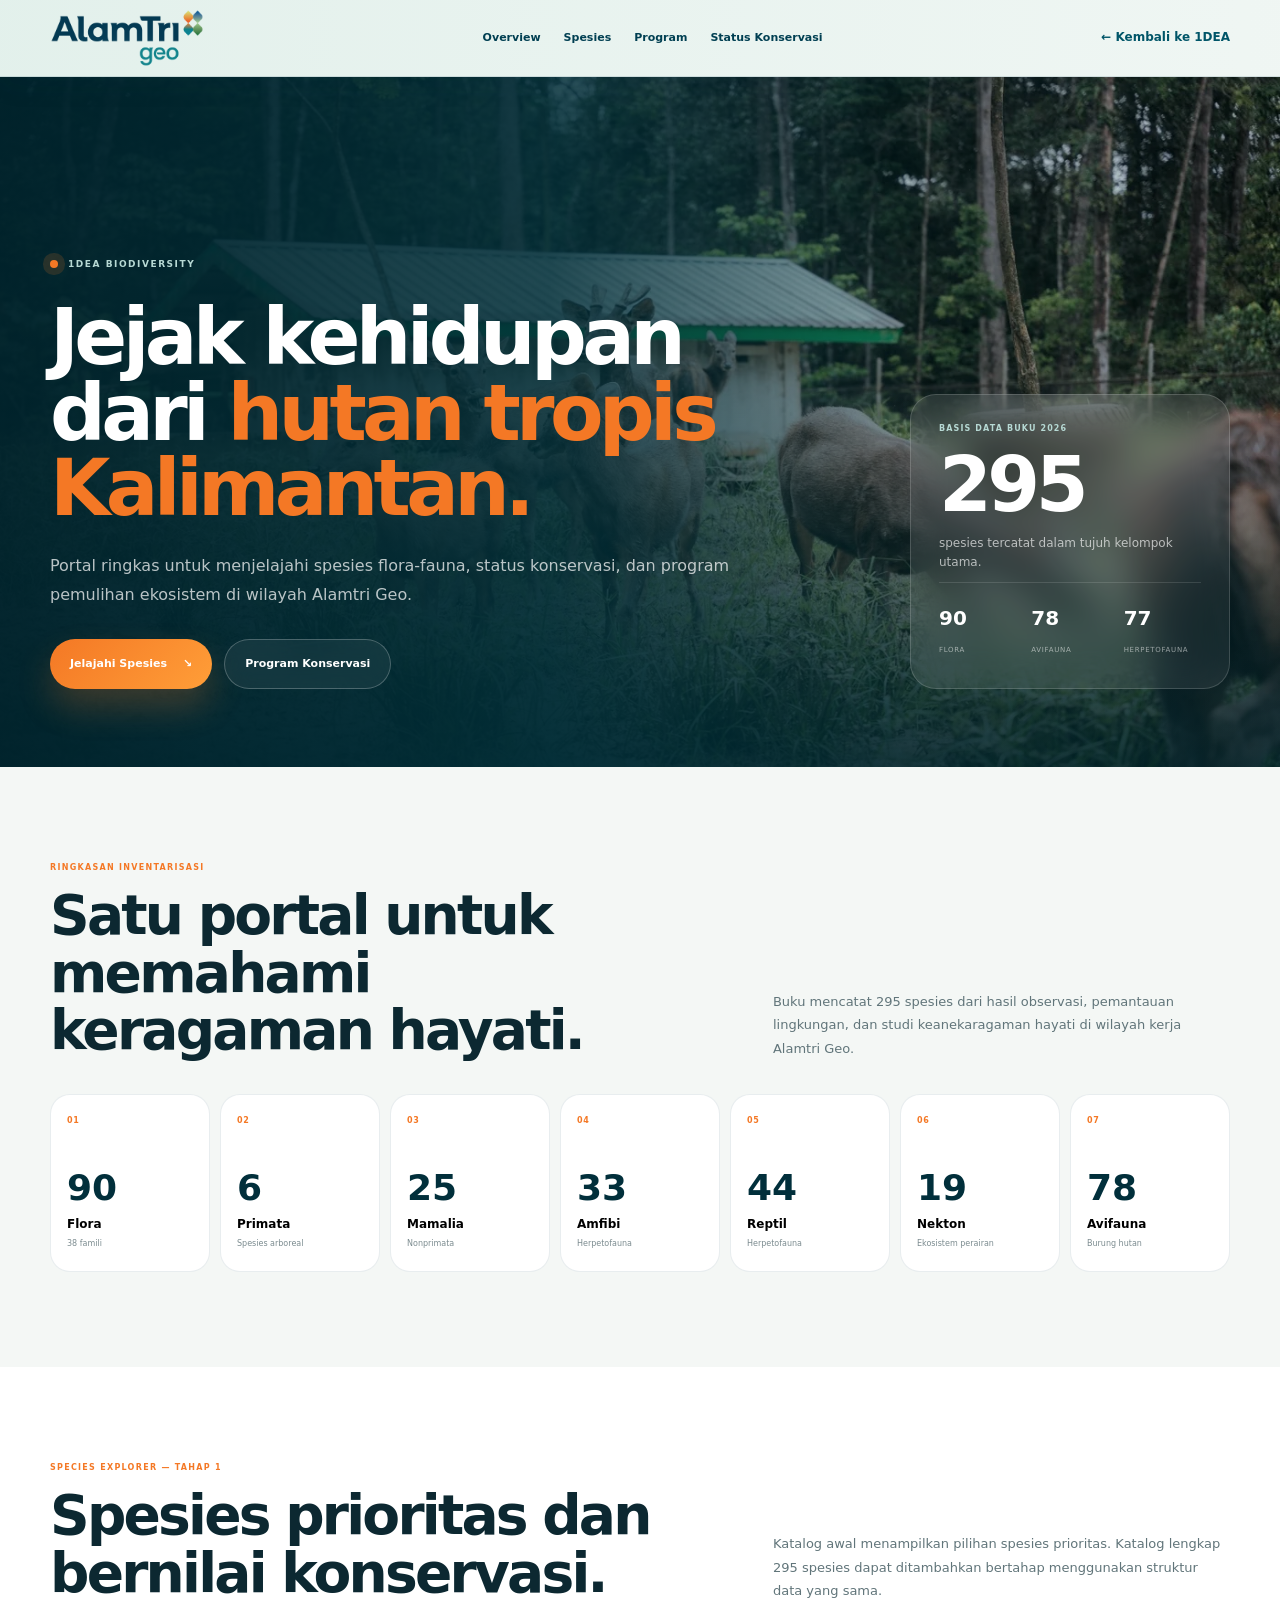
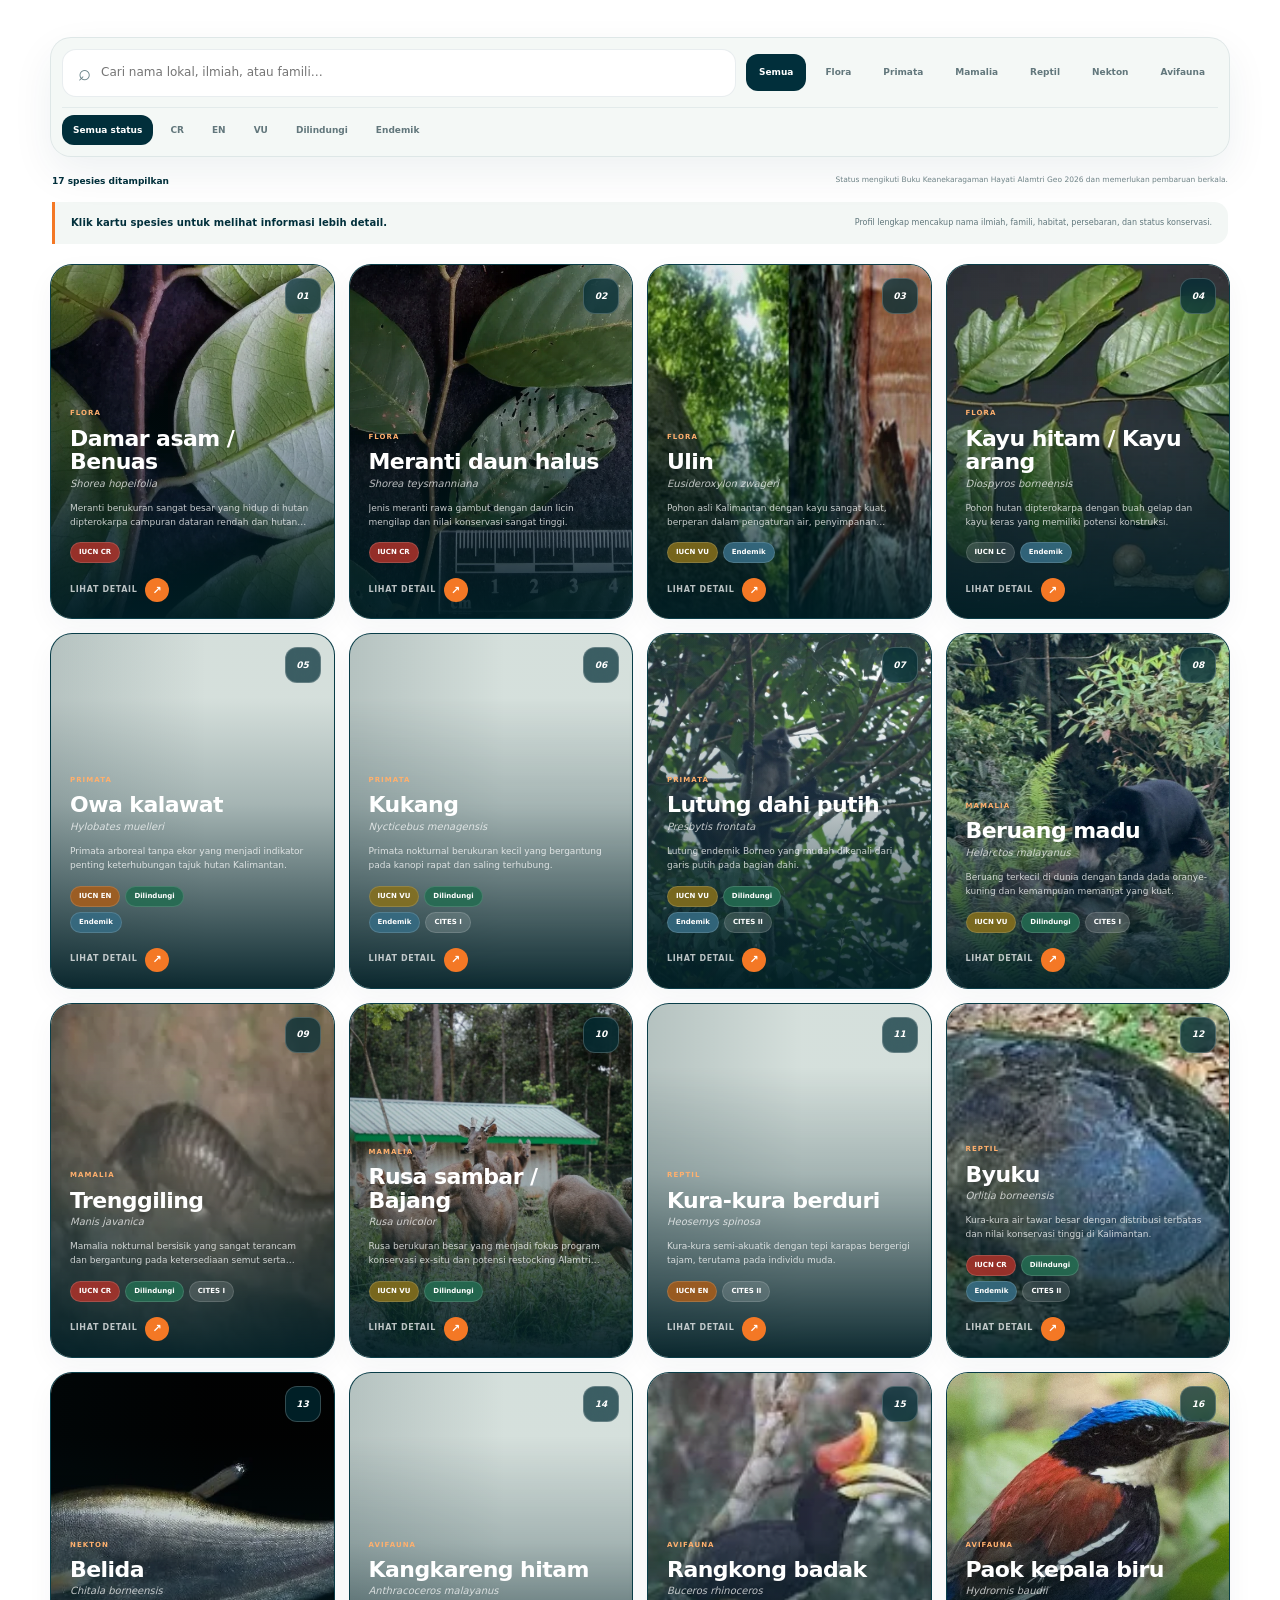
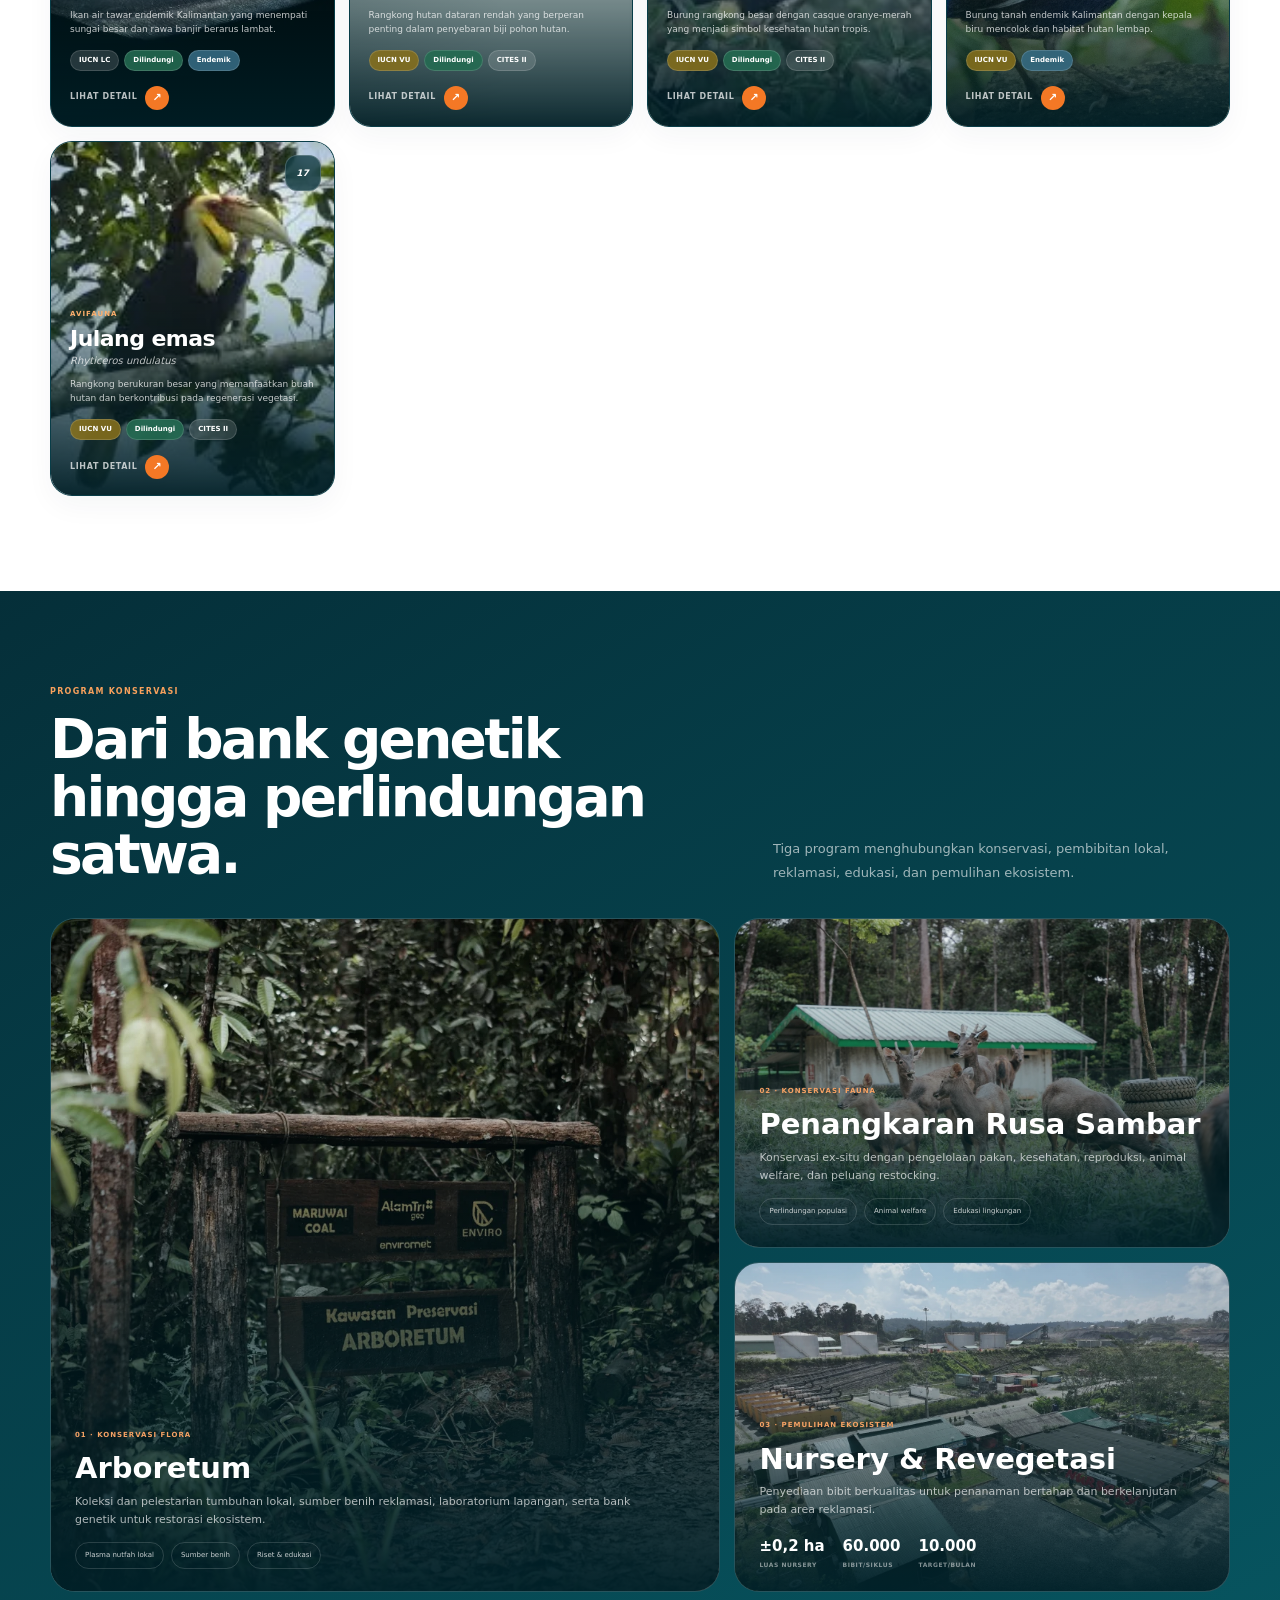
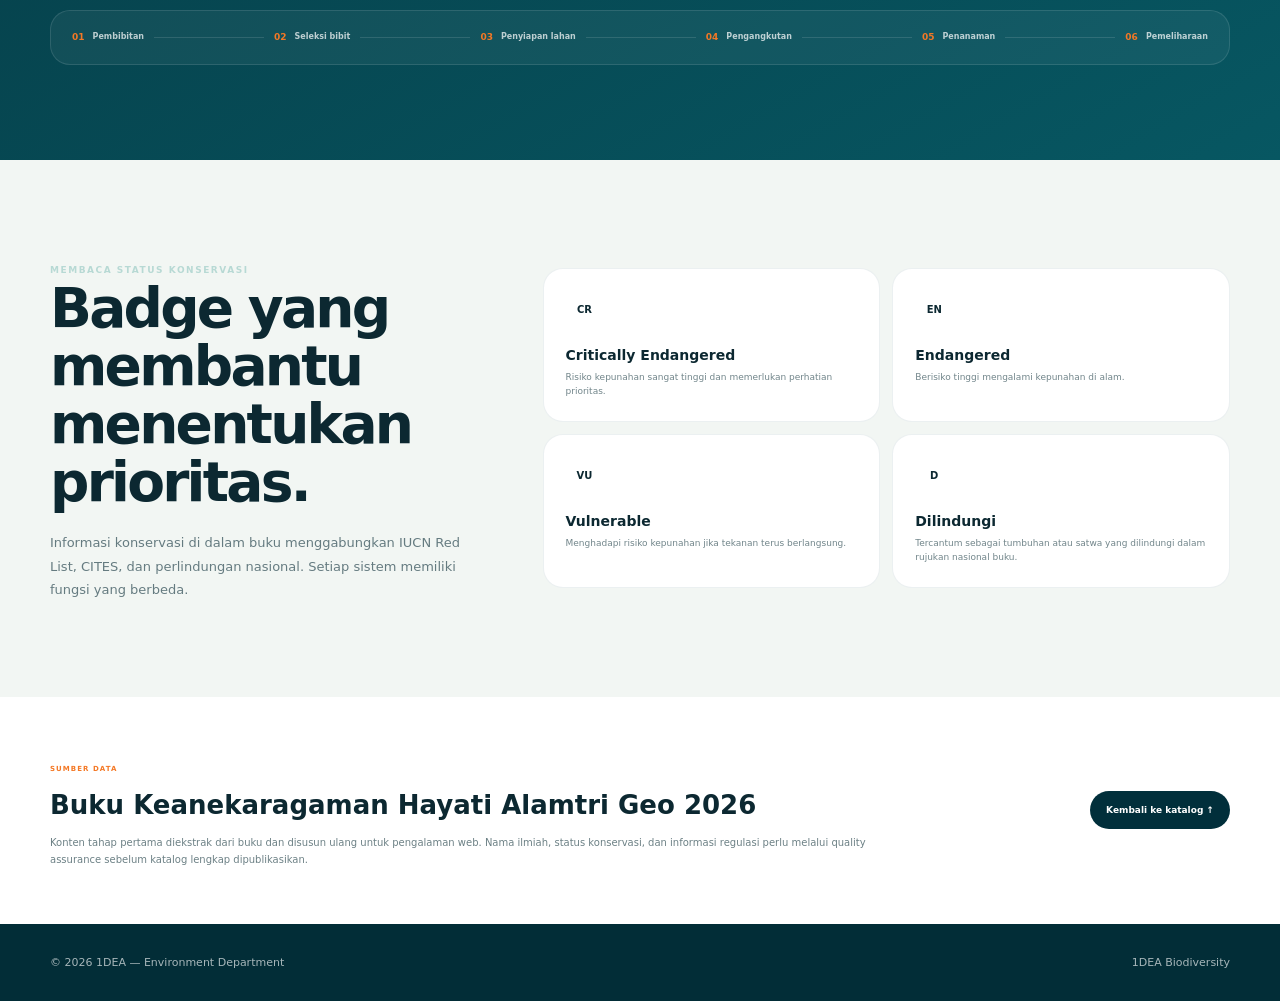
==== commit d68f1436: "Add files via upload" ====
--- a/index.html
+++ b/index.html
@@ -132,7 +132,7 @@
     </div>
   </article>
 </div>
-<script src="data/biodiversity-species.js?v=20260708-1"></script>
+<script src="data/biodiversity-species.js?v=20260916-2"></script>
 <script src="biodiversity.js?v=20260708-overlay-cards-1"></script>
 </body>
 </html>
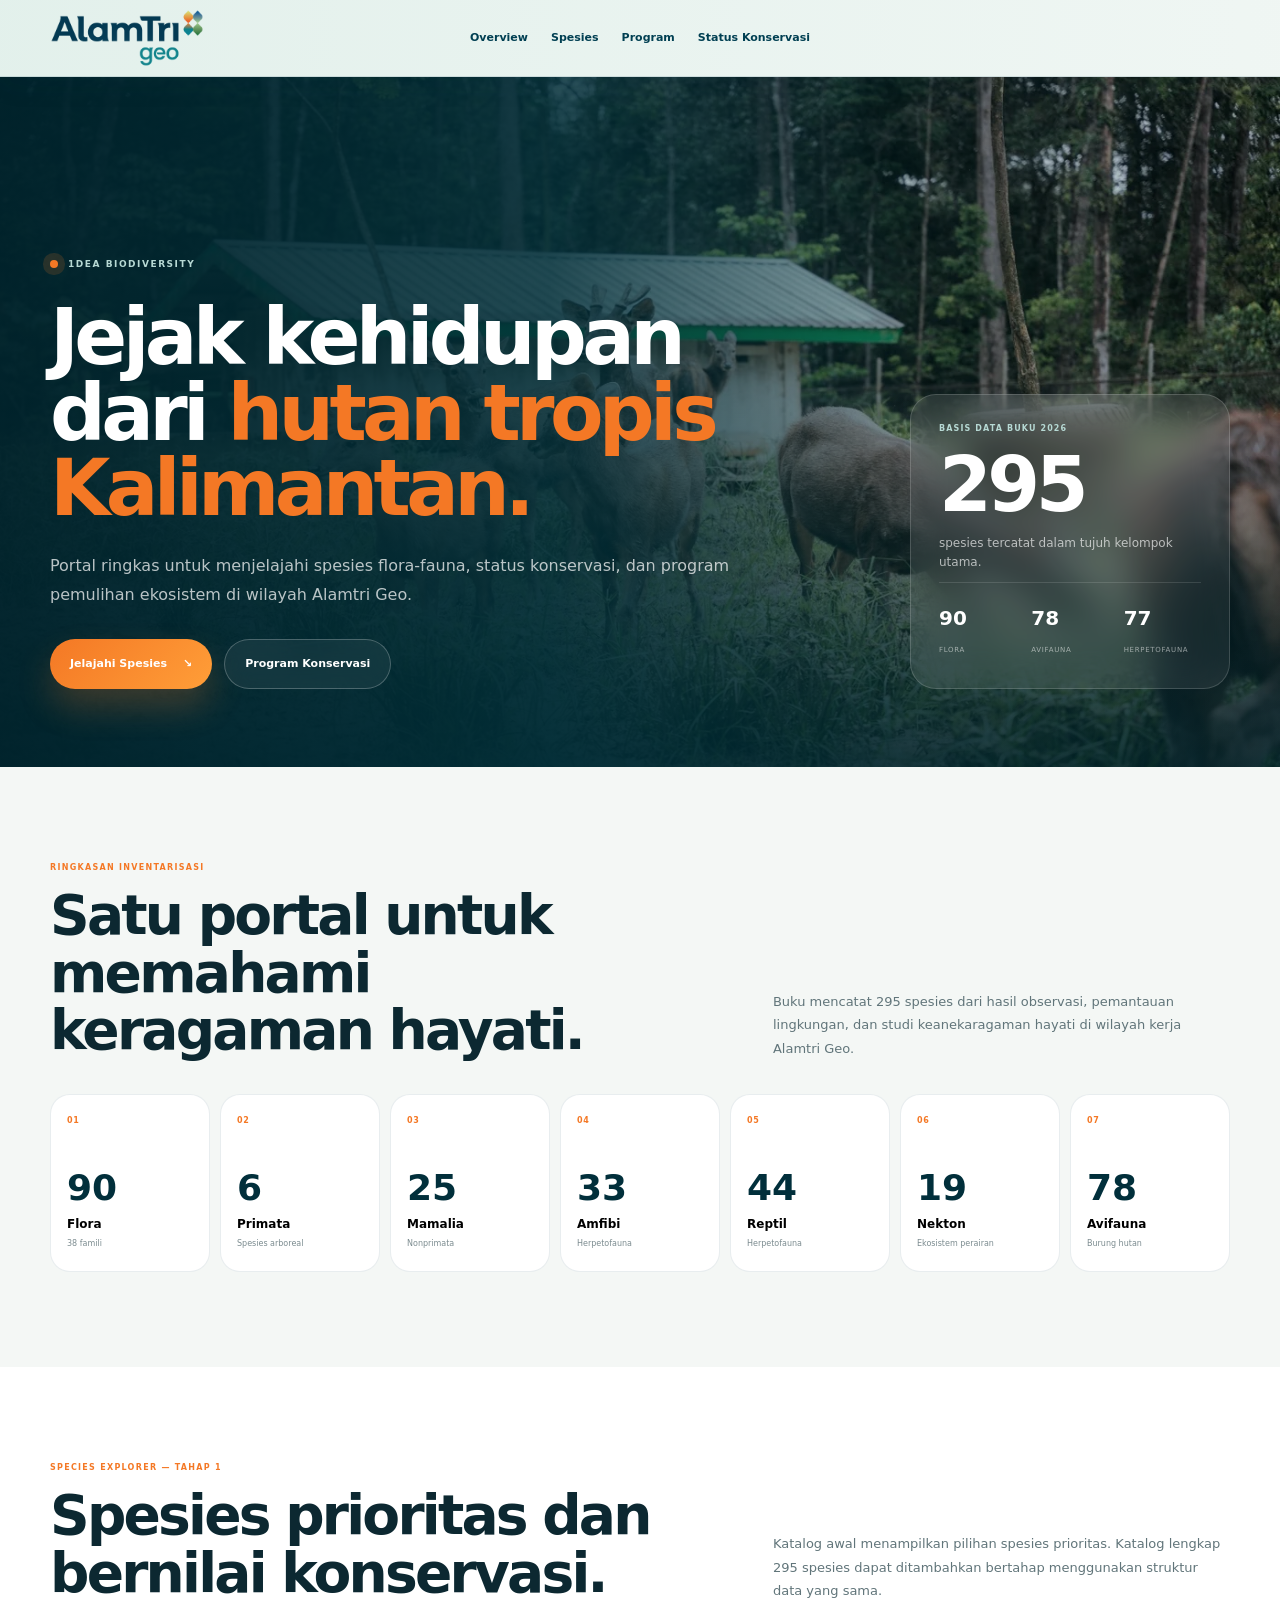
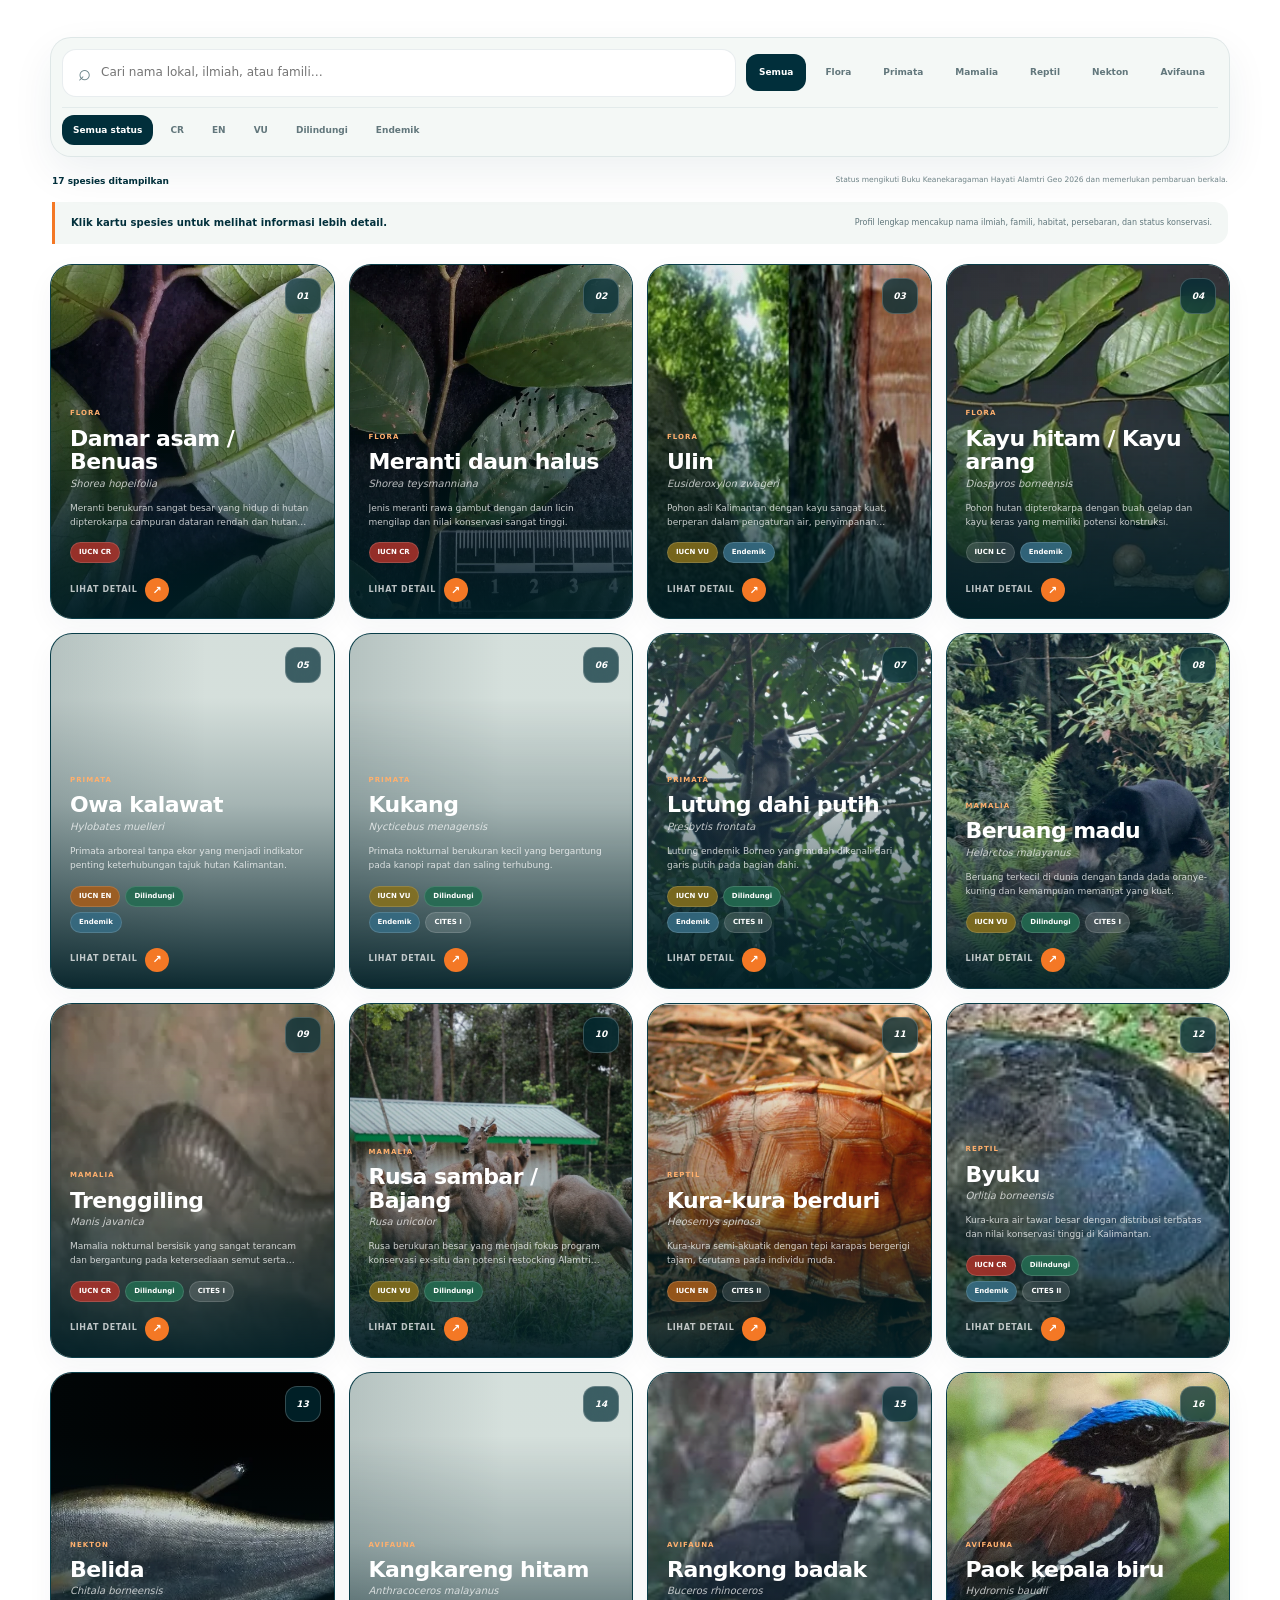
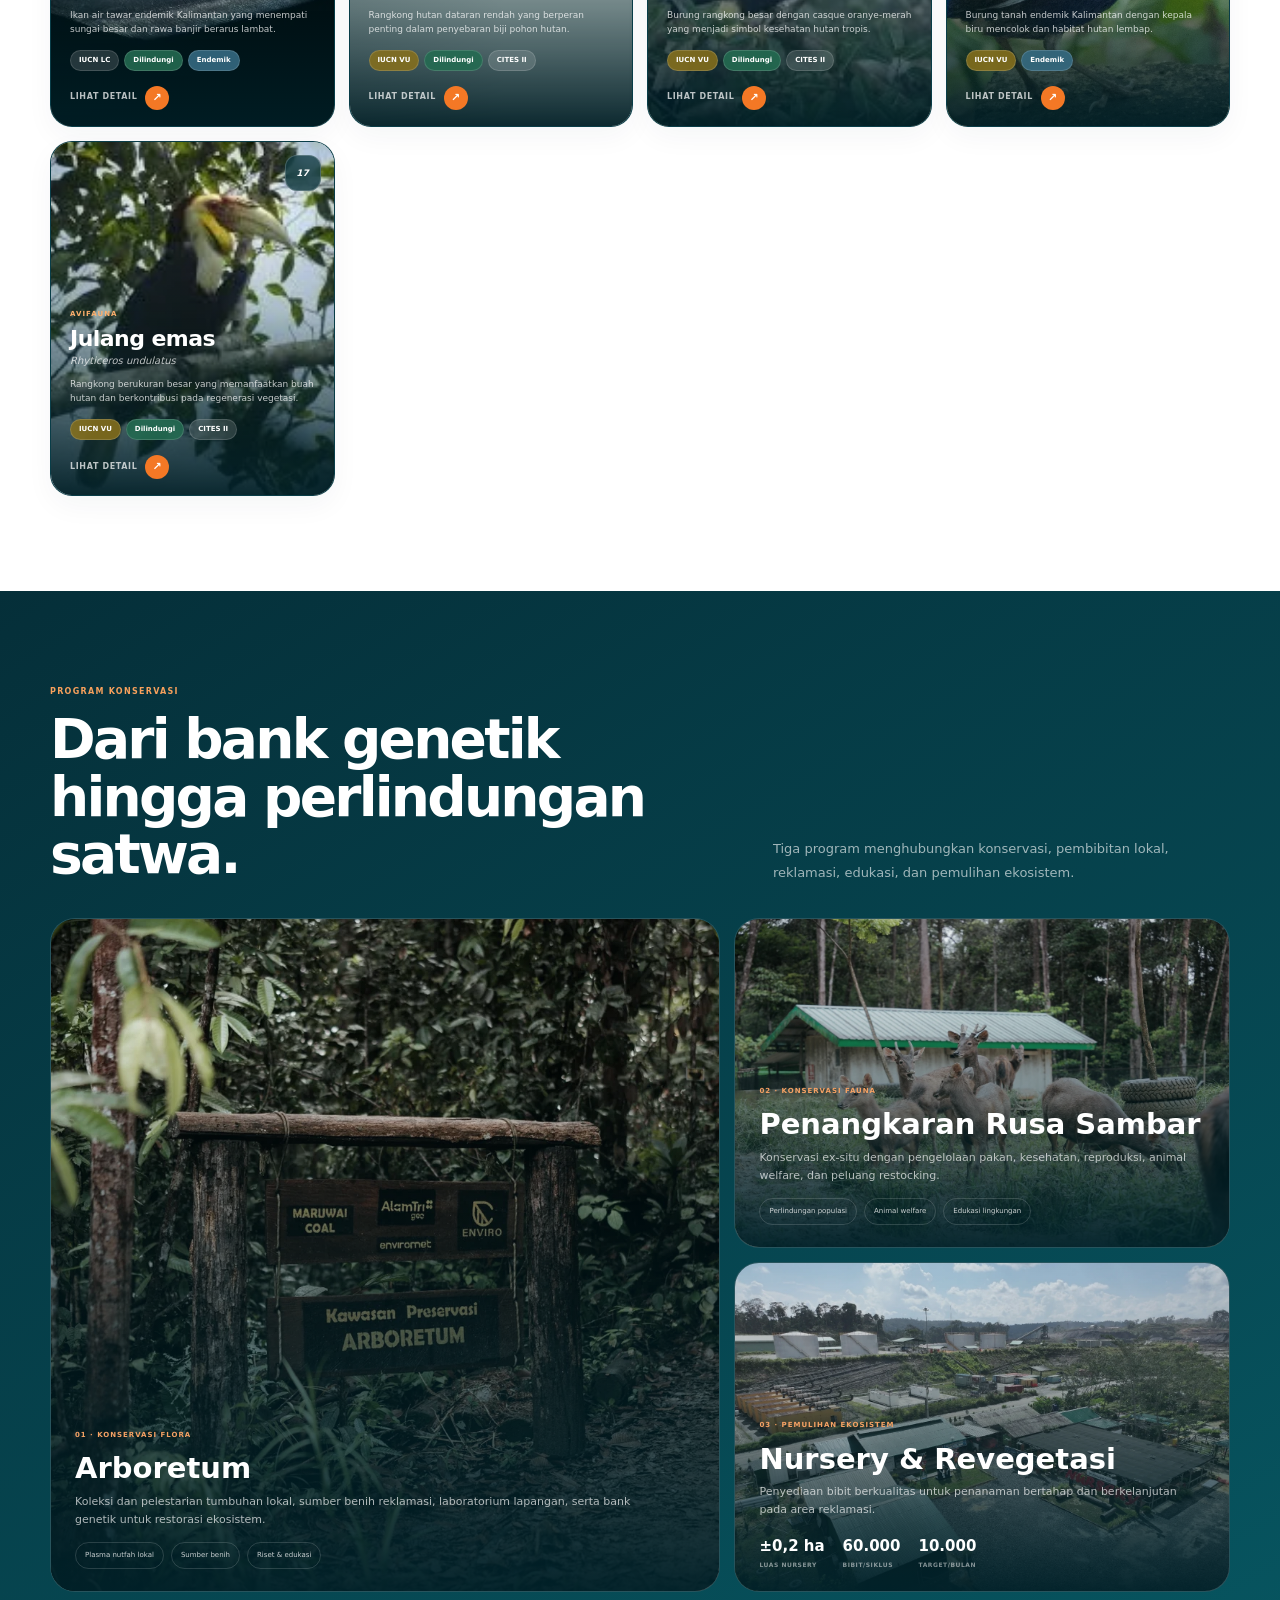
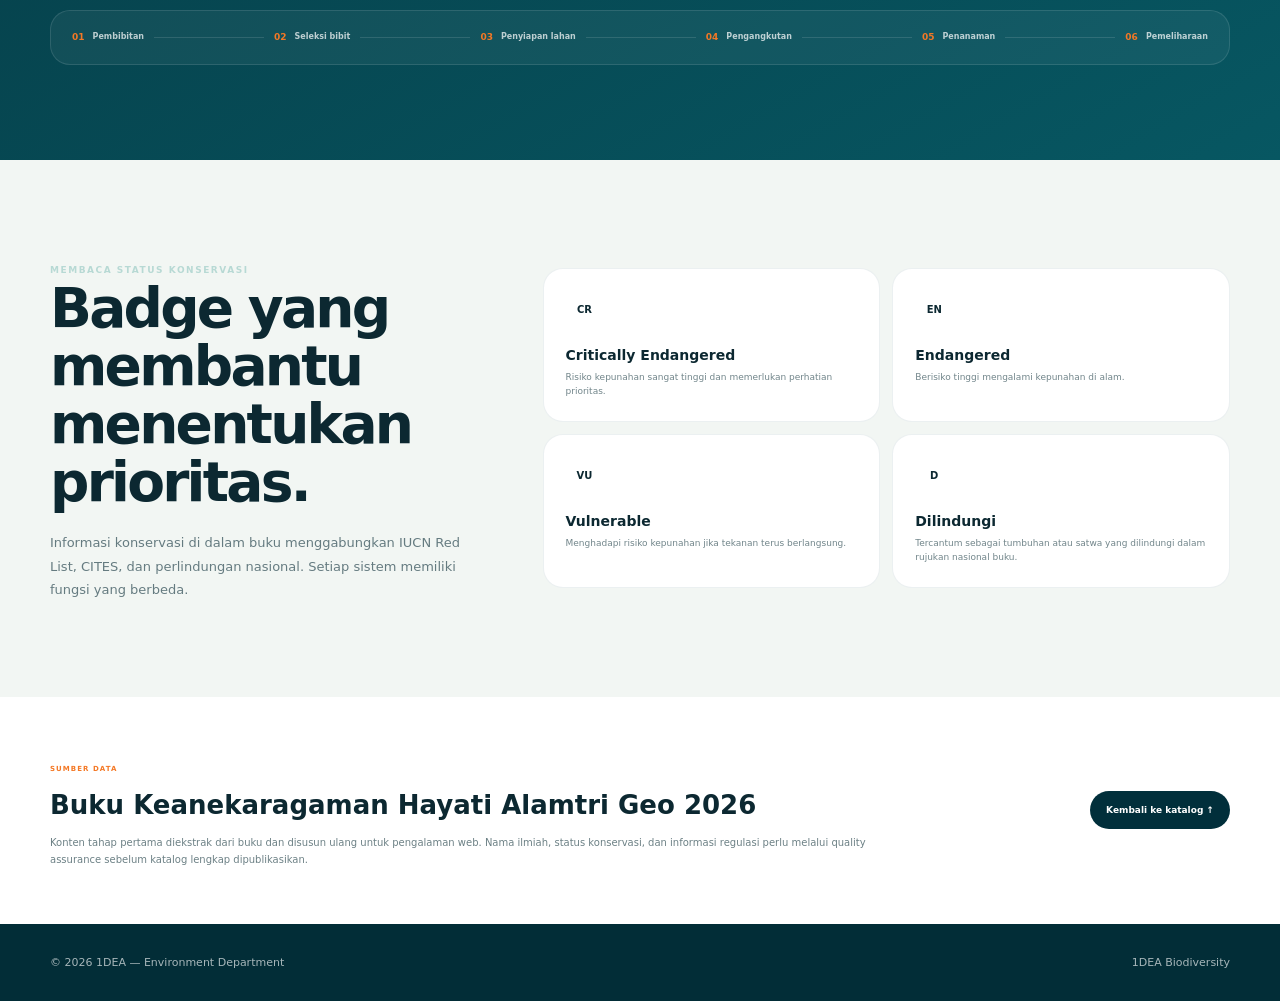
==== commit 690bcd49: "Add files via upload" ====
--- a/index.html
+++ b/index.html
@@ -8,19 +8,18 @@
 <title>1DEA Biodiversity — AlamTri Geo</title>
 <link href="assets/alamtri-geo-mark.png" rel="icon" type="image/png"/>
 <link href="style.css?v=20260708-module-swipe-fix-1" rel="stylesheet"/>
-<link href="subpage.css?v=20260708-biodiversity-1" rel="stylesheet"/>
-<link href="biodiversity.css?v=20260708-overlay-cards-1" rel="stylesheet"/>
+<link href="subpage.css?v=20260916-standalone-1" rel="stylesheet"/>
+<link href="biodiversity.css?v=20260916-standalone-1" rel="stylesheet"/>
 </head>
 <body class="bio-page">
 <header class="sub-header bio-header">
   <div class="container sub-nav">
-    <a aria-label="AlamTri Geo — 1DEA" class="brand" href="https://enviroamc.com/">
+    <a aria-label="1DEA Biodiversity — Beranda" class="brand" href="./">
       <span class="brand-logo-shell"><img alt="AlamTri Geo" class="brand-logo" decoding="async" height="66" src="assets/alamtri-geo-logo.png" width="184"/></span>
     </a>
     <nav class="sub-nav-links bio-nav-links">
       <a href="#overview">Overview</a><a href="#species">Spesies</a><a href="#programs">Program</a><a href="#status">Status Konservasi</a>
     </nav>
-    <a class="sub-back" href="https://enviroamc.com/#modules">← Kembali ke 1DEA</a>
   </div>
 </header>
 <main class="sub-main bio-main">
--- a/biodiversity.css
+++ b/biodiversity.css
@@ -196,3 +196,15 @@
     display:none;
   }
 }
+
+/* Standalone header: no dependency/navigation back to main 1DEA portal */
+.bio-header .sub-nav{
+  display:grid;
+  grid-template-columns:154px minmax(0,1fr) 154px;
+  align-items:center;
+}
+.bio-header .brand{justify-self:start}
+.bio-header .bio-nav-links{justify-self:center}
+@media(max-width:900px){
+  .bio-header .sub-nav{display:flex;justify-content:space-between}
+}
